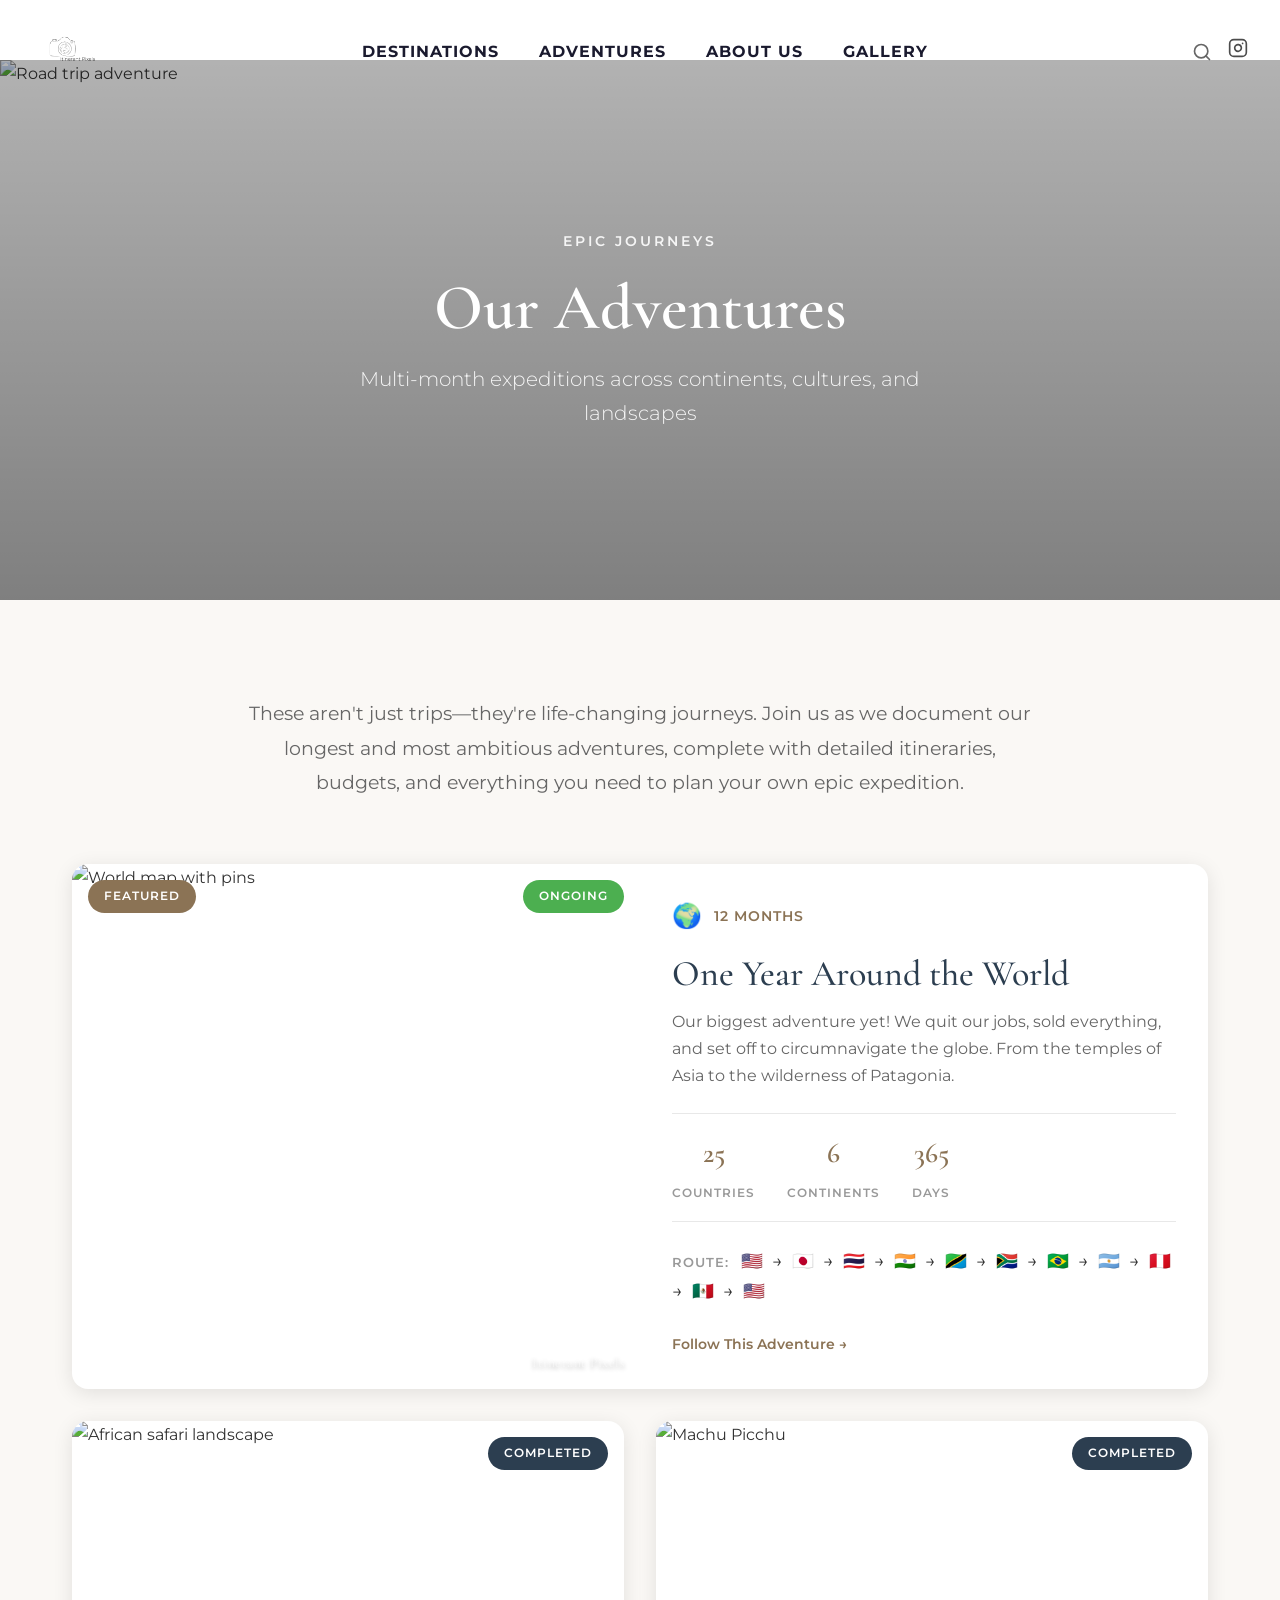
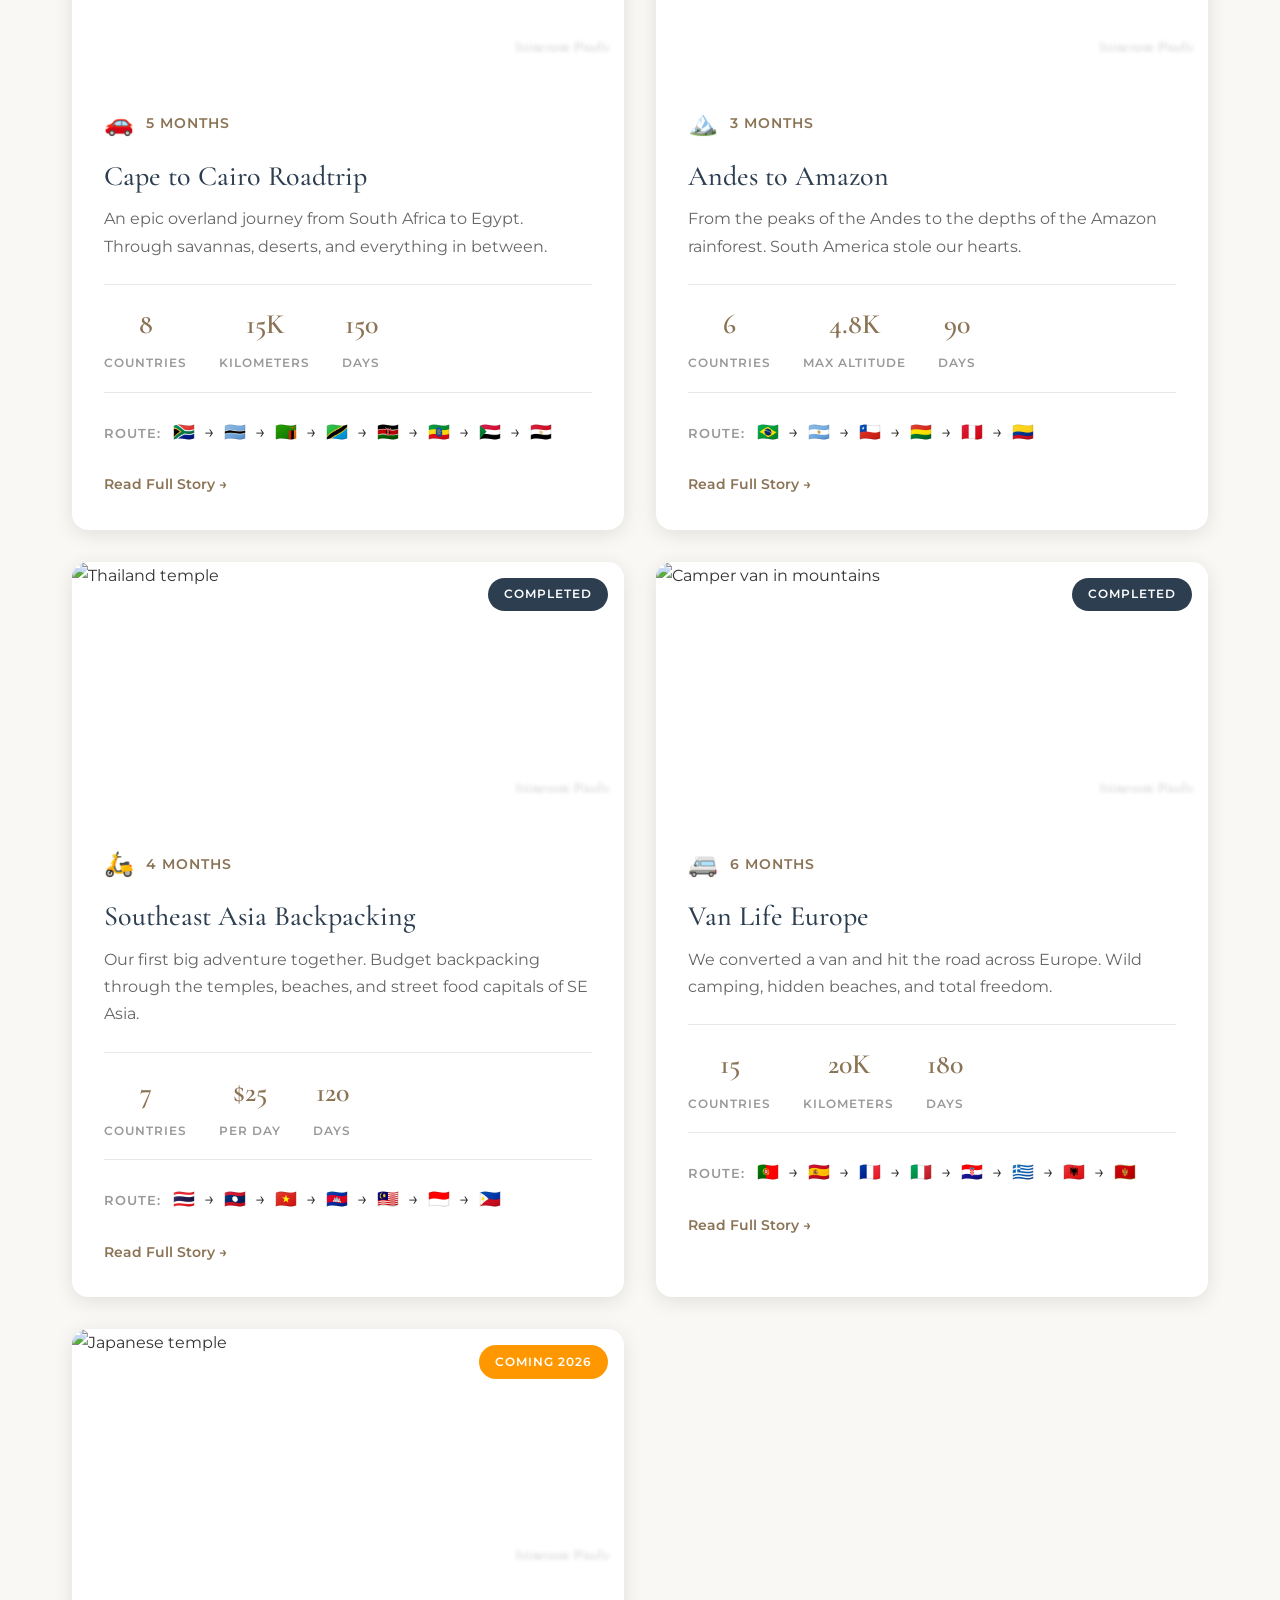
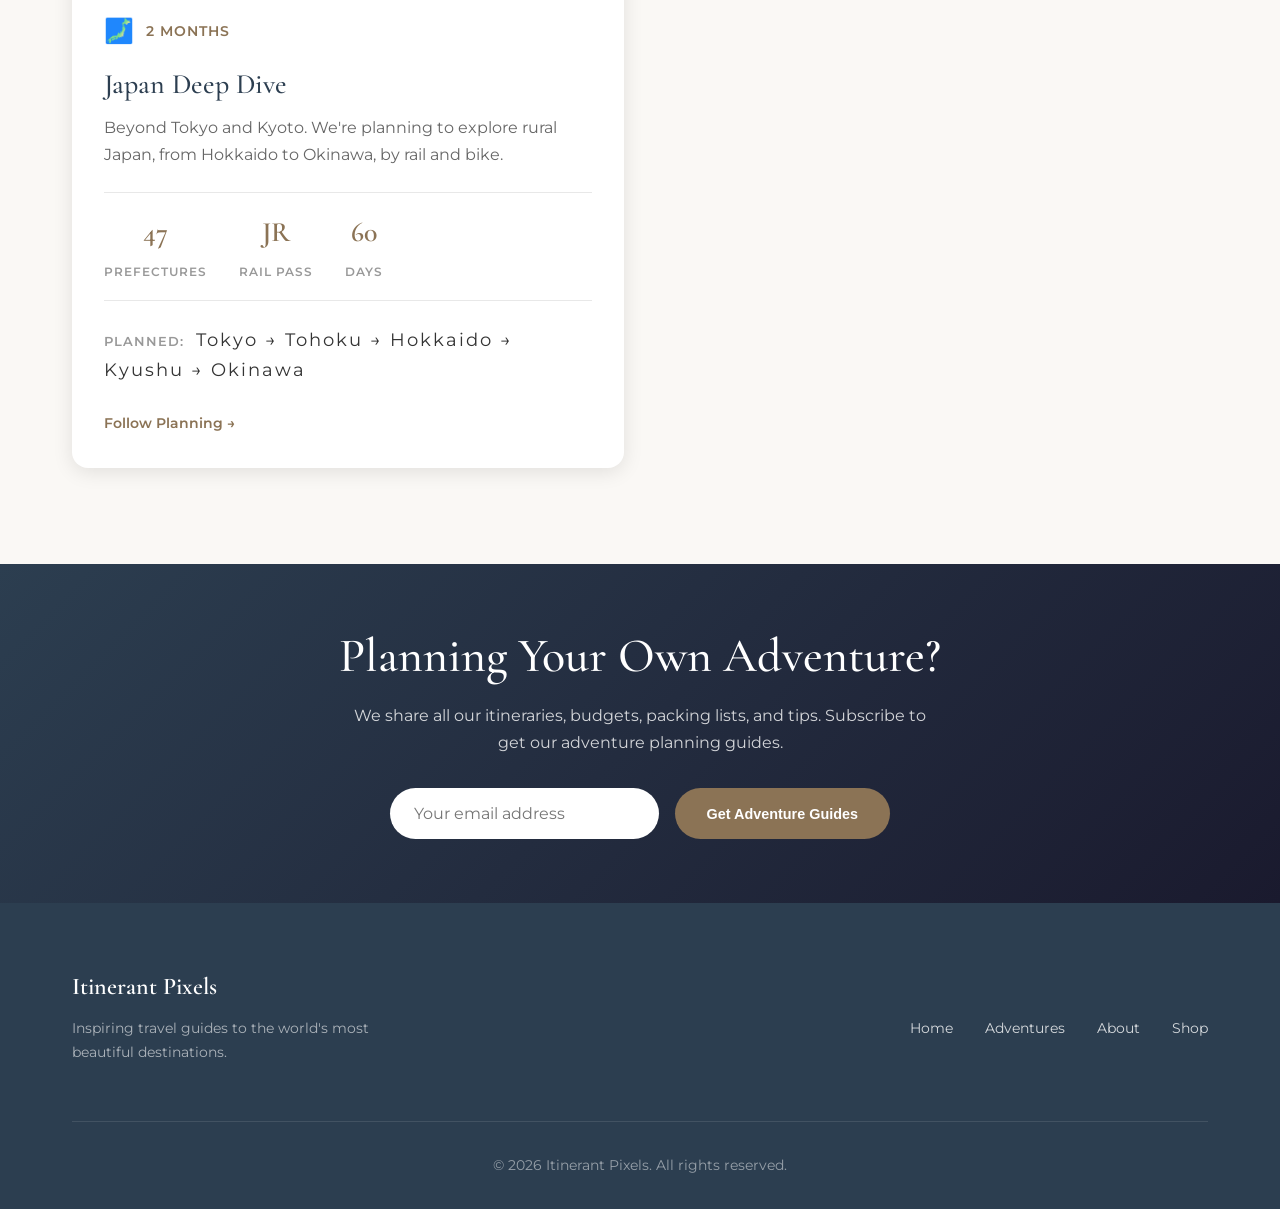
==== adventures.html @ 41bc4614 "Initial blog setup with navbar, hero, gallery, image protection" ====
<!DOCTYPE html>
<html lang="en">
<head>
    <meta charset="UTF-8">
    <meta name="viewport" content="width=device-width, initial-scale=1.0">
    <title>Adventures - Itinerant Pixels</title>
    <link rel="preconnect" href="https://fonts.googleapis.com">
    <link rel="preconnect" href="https://fonts.gstatic.com" crossorigin>
    <link href="https://fonts.googleapis.com/css2?family=Cormorant+Garamond:ital,wght@0,400;0,500;0,600;1,400&family=Montserrat:wght@300;400;500;600&display=swap" rel="stylesheet">
    <link rel="stylesheet" href="styles.css">
    <link rel="stylesheet" href="adventures.css">
</head>
<body>
    <!-- Navigation -->
    <nav class="navbar">
        <div class="nav-container">
            <a href="index.html" class="logo"><img src="images/logo.png" alt="Itinerant Pixels"></a>
            <button class="nav-toggle" aria-label="Toggle navigation">
                <span></span>
                <span></span>
                <span></span>
            </button>
            <ul class="nav-menu">
                <li class="nav-item dropdown">
                    <a href="index.html#destinations" class="nav-link">Destinations</a>
                    <div class="dropdown-menu">
                        <div class="dropdown-column">
                            <h4>Europe</h4>
                            <a href="destination.html?d=italy">🇮🇹 Italy</a>
                            <a href="destination.html?d=greece">🇬🇷 Greece</a>
                            <a href="destination.html?d=portugal">🇵🇹 Portugal</a>
                            <a href="destination.html?d=spain">🇪🇸 Spain</a>
                            <a href="destination.html?d=france">🇫🇷 France</a>
                        </div>
                        <div class="dropdown-column">
                            <h4>Asia</h4>
                            <a href="destination.html?d=bali">🇮🇩 Bali</a>
                            <a href="destination.html?d=japan">🇯🇵 Japan</a>
                            <a href="destination.html?d=thailand">🇹🇭 Thailand</a>
                            <a href="destination.html?d=vietnam">🇻🇳 Vietnam</a>
                            <a href="destination.html?d=srilanka">🇱🇰 Sri Lanka</a>
                        </div>
                        <div class="dropdown-column">
                            <h4>Americas</h4>
                            <a href="destination.html?d=mexico">🇲🇽 Mexico</a>
                            <a href="destination.html?d=costarica">🇨🇷 Costa Rica</a>
                            <a href="destination.html?d=peru">🇵🇪 Peru</a>
                            <a href="destination.html?d=colombia">🇨🇴 Colombia</a>
                        </div>
                    </div>
                </li>
                <li class="nav-item"><a href="adventures.html" class="nav-link active">Adventures</a></li>
                <li class="nav-item"><a href="index.html#about" class="nav-link">About Us</a></li>
                <li class="nav-item"><a href="gallery.html" class="nav-link">Gallery</a></li>
            </ul>
            <div class="nav-social">
                <button class="nav-search-btn" id="searchToggle" aria-label="Search">
                    <svg xmlns="http://www.w3.org/2000/svg" width="20" height="20" viewBox="0 0 24 24" fill="none" stroke="currentColor" stroke-width="2" stroke-linecap="round" stroke-linejoin="round"><circle cx="11" cy="11" r="8"></circle><line x1="21" y1="21" x2="16.65" y2="16.65"></line></svg>
                </button>
                <a href="#" aria-label="Instagram"><svg xmlns="http://www.w3.org/2000/svg" width="20" height="20" viewBox="0 0 24 24" fill="none" stroke="currentColor" stroke-width="2" stroke-linecap="round" stroke-linejoin="round"><rect x="2" y="2" width="20" height="20" rx="5" ry="5"></rect><path d="M16 11.37A4 4 0 1 1 12.63 8 4 4 0 0 1 16 11.37z"></path><line x1="17.5" y1="6.5" x2="17.51" y2="6.5"></line></svg></a>
            </div>
        </div>
    </nav>

    <!-- Hero Section -->
    <header class="adventures-hero">
        <div class="hero-image">
            <img src="https://images.unsplash.com/photo-1469854523086-cc02fe5d8800?w=1920&q=80" alt="Road trip adventure">
        </div>
        <div class="hero-content">
            <span class="hero-subtitle">Epic Journeys</span>
            <h1>Our Adventures</h1>
            <p class="hero-tagline">Multi-month expeditions across continents, cultures, and landscapes</p>
        </div>
    </header>

    <!-- Adventures Grid -->
    <section class="adventures-section">
        <div class="container">
            <div class="adventures-intro">
                <p>These aren't just trips—they're life-changing journeys. Join us as we document our longest and most ambitious adventures, complete with detailed itineraries, budgets, and everything you need to plan your own epic expedition.</p>
            </div>

            <div class="adventures-grid">
                <!-- Adventure 1: One Year Around the World -->
                <article class="adventure-card featured">
                    <div class="adventure-image">
                        <img src="https://images.unsplash.com/photo-1488085061387-422e29b40080?w=800&q=80" alt="World map with pins">
                        <div class="adventure-badge">Featured</div>
                        <div class="adventure-status ongoing">Ongoing</div>
                    </div>
                    <div class="adventure-content">
                        <div class="adventure-meta">
                            <span class="adventure-icon">🌍</span>
                            <span class="adventure-duration">12 Months</span>
                        </div>
                        <h2>One Year Around the World</h2>
                        <p class="adventure-description">Our biggest adventure yet! We quit our jobs, sold everything, and set off to circumnavigate the globe. From the temples of Asia to the wilderness of Patagonia.</p>
                        <div class="adventure-stats">
                            <div class="stat">
                                <span class="stat-value">25</span>
                                <span class="stat-label">Countries</span>
                            </div>
                            <div class="stat">
                                <span class="stat-value">6</span>
                                <span class="stat-label">Continents</span>
                            </div>
                            <div class="stat">
                                <span class="stat-value">365</span>
                                <span class="stat-label">Days</span>
                            </div>
                        </div>
                        <div class="adventure-route">
                            <span class="route-label">Route:</span>
                            <span class="route-path">🇺🇸 → 🇯🇵 → 🇹🇭 → 🇮🇳 → 🇹🇿 → 🇿🇦 → 🇧🇷 → 🇦🇷 → 🇵🇪 → 🇲🇽 → 🇺🇸</span>
                        </div>
                        <a href="#" class="adventure-link">Follow This Adventure →</a>
                    </div>
                </article>

                <!-- Adventure 2: Africa Roadtrip -->
                <article class="adventure-card">
                    <div class="adventure-image">
                        <img src="https://images.unsplash.com/photo-1516026672322-bc52d61a55d5?w=800&q=80" alt="African safari landscape">
                        <div class="adventure-status completed">Completed</div>
                    </div>
                    <div class="adventure-content">
                        <div class="adventure-meta">
                            <span class="adventure-icon">🚗</span>
                            <span class="adventure-duration">5 Months</span>
                        </div>
                        <h2>Cape to Cairo Roadtrip</h2>
                        <p class="adventure-description">An epic overland journey from South Africa to Egypt. Through savannas, deserts, and everything in between.</p>
                        <div class="adventure-stats">
                            <div class="stat">
                                <span class="stat-value">8</span>
                                <span class="stat-label">Countries</span>
                            </div>
                            <div class="stat">
                                <span class="stat-value">15K</span>
                                <span class="stat-label">Kilometers</span>
                            </div>
                            <div class="stat">
                                <span class="stat-value">150</span>
                                <span class="stat-label">Days</span>
                            </div>
                        </div>
                        <div class="adventure-route">
                            <span class="route-label">Route:</span>
                            <span class="route-path">🇿🇦 → 🇧🇼 → 🇿🇲 → 🇹🇿 → 🇰🇪 → 🇪🇹 → 🇸🇩 → 🇪🇬</span>
                        </div>
                        <a href="#" class="adventure-link">Read Full Story →</a>
                    </div>
                </article>

                <!-- Adventure 3: South America -->
                <article class="adventure-card">
                    <div class="adventure-image">
                        <img src="https://images.unsplash.com/photo-1526392060635-9d6019884377?w=800&q=80" alt="Machu Picchu">
                        <div class="adventure-status completed">Completed</div>
                    </div>
                    <div class="adventure-content">
                        <div class="adventure-meta">
                            <span class="adventure-icon">🏔️</span>
                            <span class="adventure-duration">3 Months</span>
                        </div>
                        <h2>Andes to Amazon</h2>
                        <p class="adventure-description">From the peaks of the Andes to the depths of the Amazon rainforest. South America stole our hearts.</p>
                        <div class="adventure-stats">
                            <div class="stat">
                                <span class="stat-value">6</span>
                                <span class="stat-label">Countries</span>
                            </div>
                            <div class="stat">
                                <span class="stat-value">4.8K</span>
                                <span class="stat-label">Max Altitude</span>
                            </div>
                            <div class="stat">
                                <span class="stat-value">90</span>
                                <span class="stat-label">Days</span>
                            </div>
                        </div>
                        <div class="adventure-route">
                            <span class="route-label">Route:</span>
                            <span class="route-path">🇧🇷 → 🇦🇷 → 🇨🇱 → 🇧🇴 → 🇵🇪 → 🇨🇴</span>
                        </div>
                        <a href="#" class="adventure-link">Read Full Story →</a>
                    </div>
                </article>

                <!-- Adventure 4: Southeast Asia -->
                <article class="adventure-card">
                    <div class="adventure-image">
                        <img src="https://images.unsplash.com/photo-1528181304800-259b08848526?w=800&q=80" alt="Thailand temple">
                        <div class="adventure-status completed">Completed</div>
                    </div>
                    <div class="adventure-content">
                        <div class="adventure-meta">
                            <span class="adventure-icon">🛵</span>
                            <span class="adventure-duration">4 Months</span>
                        </div>
                        <h2>Southeast Asia Backpacking</h2>
                        <p class="adventure-description">Our first big adventure together. Budget backpacking through the temples, beaches, and street food capitals of SE Asia.</p>
                        <div class="adventure-stats">
                            <div class="stat">
                                <span class="stat-value">7</span>
                                <span class="stat-label">Countries</span>
                            </div>
                            <div class="stat">
                                <span class="stat-value">$25</span>
                                <span class="stat-label">Per Day</span>
                            </div>
                            <div class="stat">
                                <span class="stat-value">120</span>
                                <span class="stat-label">Days</span>
                            </div>
                        </div>
                        <div class="adventure-route">
                            <span class="route-label">Route:</span>
                            <span class="route-path">🇹🇭 → 🇱🇦 → 🇻🇳 → 🇰🇭 → 🇲🇾 → 🇮🇩 → 🇵🇭</span>
                        </div>
                        <a href="#" class="adventure-link">Read Full Story →</a>
                    </div>
                </article>

                <!-- Adventure 5: Van Life Europe -->
                <article class="adventure-card">
                    <div class="adventure-image">
                        <img src="https://images.unsplash.com/photo-1523987355523-c7b5b0dd90a7?w=800&q=80" alt="Camper van in mountains">
                        <div class="adventure-status completed">Completed</div>
                    </div>
                    <div class="adventure-content">
                        <div class="adventure-meta">
                            <span class="adventure-icon">🚐</span>
                            <span class="adventure-duration">6 Months</span>
                        </div>
                        <h2>Van Life Europe</h2>
                        <p class="adventure-description">We converted a van and hit the road across Europe. Wild camping, hidden beaches, and total freedom.</p>
                        <div class="adventure-stats">
                            <div class="stat">
                                <span class="stat-value">15</span>
                                <span class="stat-label">Countries</span>
                            </div>
                            <div class="stat">
                                <span class="stat-value">20K</span>
                                <span class="stat-label">Kilometers</span>
                            </div>
                            <div class="stat">
                                <span class="stat-value">180</span>
                                <span class="stat-label">Days</span>
                            </div>
                        </div>
                        <div class="adventure-route">
                            <span class="route-label">Route:</span>
                            <span class="route-path">🇵🇹 → 🇪🇸 → 🇫🇷 → 🇮🇹 → 🇭🇷 → 🇬🇷 → 🇦🇱 → 🇲🇪</span>
                        </div>
                        <a href="#" class="adventure-link">Read Full Story →</a>
                    </div>
                </article>

                <!-- Adventure 6: Japan Deep Dive -->
                <article class="adventure-card">
                    <div class="adventure-image">
                        <img src="https://images.unsplash.com/photo-1493976040374-85c8e12f0c0e?w=800&q=80" alt="Japanese temple">
                        <div class="adventure-status planned">Coming 2026</div>
                    </div>
                    <div class="adventure-content">
                        <div class="adventure-meta">
                            <span class="adventure-icon">🗾</span>
                            <span class="adventure-duration">2 Months</span>
                        </div>
                        <h2>Japan Deep Dive</h2>
                        <p class="adventure-description">Beyond Tokyo and Kyoto. We're planning to explore rural Japan, from Hokkaido to Okinawa, by rail and bike.</p>
                        <div class="adventure-stats">
                            <div class="stat">
                                <span class="stat-value">47</span>
                                <span class="stat-label">Prefectures</span>
                            </div>
                            <div class="stat">
                                <span class="stat-value">JR</span>
                                <span class="stat-label">Rail Pass</span>
                            </div>
                            <div class="stat">
                                <span class="stat-value">60</span>
                                <span class="stat-label">Days</span>
                            </div>
                        </div>
                        <div class="adventure-route">
                            <span class="route-label">Planned:</span>
                            <span class="route-path">Tokyo → Tohoku → Hokkaido → Kyushu → Okinawa</span>
                        </div>
                        <a href="#" class="adventure-link">Follow Planning →</a>
                    </div>
                </article>
            </div>
        </div>
    </section>

    <!-- Call to Action -->
    <section class="adventures-cta">
        <div class="container">
            <h2>Planning Your Own Adventure?</h2>
            <p>We share all our itineraries, budgets, packing lists, and tips. Subscribe to get our adventure planning guides.</p>
            <form class="cta-form">
                <input type="email" placeholder="Your email address" required>
                <button type="submit">Get Adventure Guides</button>
            </form>
        </div>
    </section>

    <!-- Footer -->
    <footer class="footer">
        <div class="container">
            <div class="footer-content">
                <div class="footer-brand">
                    <a href="index.html" class="footer-logo">Itinerant Pixels</a>
                    <p>Inspiring travel guides to the world's most beautiful destinations.</p>
                </div>
                <div class="footer-links">
                    <a href="index.html">Home</a>
                    <a href="adventures.html">Adventures</a>
                    <a href="index.html#about">About</a>
                    <a href="index.html#shop">Shop</a>
                </div>
            </div>
            <div class="footer-bottom">
                <p>&copy; 2026 Itinerant Pixels. All rights reserved.</p>
            </div>
        </div>
    </footer>

    <script src="codata-api.js"></script>
    <script src="script.js"></script>
</body>
</html>
---- styles.css ----
/* ========================================
   WANDERLUST & WONDER - Travel Blog
   Inspired by Salt in Our Hair
   ======================================== */

/* CSS Variables */
:root {
    --color-primary: #2c3e50;
    --color-secondary: #8b7355;
    --color-accent: #d4a574;
    --color-text: #333333;
    --color-text-light: #666666;
    --color-text-muted: #999999;
    --color-white: #ffffff;
    --color-cream: #faf8f5;
    --color-light-gray: #f5f5f5;
    --color-border: #e8e8e8;
    
    --font-heading: 'Cormorant Garamond', Georgia, serif;
    --font-body: 'Montserrat', -apple-system, BlinkMacSystemFont, sans-serif;
    
    --spacing-xs: 0.5rem;
    --spacing-sm: 1rem;
    --spacing-md: 2rem;
    --spacing-lg: 4rem;
    --spacing-xl: 6rem;
    --spacing-2xl: 8rem;
    
    --transition-fast: 0.2s ease;
    --transition-normal: 0.3s ease;
    --transition-slow: 0.5s ease;
    
    --shadow-sm: 0 2px 8px rgba(0, 0, 0, 0.08);
    --shadow-md: 0 4px 20px rgba(0, 0, 0, 0.1);
    --shadow-lg: 0 8px 40px rgba(0, 0, 0, 0.12);
    
    --max-width: 1400px;
    --content-width: 1200px;
}

/* Reset & Base */
*, *::before, *::after {
    margin: 0;
    padding: 0;
    box-sizing: border-box;
}

html {
    scroll-behavior: smooth;
    font-size: 16px;
}

body {
    font-family: var(--font-body);
    font-weight: 400;
    line-height: 1.7;
    color: var(--color-text);
    background-color: var(--color-white);
    -webkit-font-smoothing: antialiased;
    -moz-osx-font-smoothing: grayscale;
}

img {
    max-width: 100%;
    height: auto;
    display: block;
    /* Image Protection */
    user-select: none;
    -webkit-user-drag: none;
    -webkit-touch-callout: none;
    pointer-events: none;
}

/* Re-enable pointer events for clickable image containers */
a img {
    pointer-events: auto;
}

/* Image Protection Overlay - Add to all image containers */
.film-photo,
.destination-card-month,
.adventure-image,
.shop-image,
.about-image,
.itinerary-card-image {
    position: relative;
}

.film-photo::before,
.destination-card-month::before,
.adventure-image::before,
.shop-image::before,
.about-image::before,
.itinerary-card-image::before {
    content: '';
    position: absolute;
    inset: 0;
    background: transparent;
    z-index: 5;
    pointer-events: auto;
}

/* Watermark Overlay */
.hero-image::after,
.film-photo::after,
.destination-card-month::after,
.adventure-image::after,
.shop-image::after,
.about-image::after {
    content: 'Itinerant Pixels';
    position: absolute;
    bottom: 15px;
    right: 15px;
    color: rgba(255, 255, 255, 0.4);
    font-family: var(--font-heading);
    font-size: 0.85rem;
    font-weight: 500;
    text-shadow: 0 2px 4px rgba(0, 0, 0, 0.3);
    pointer-events: none;
    z-index: 10;
    letter-spacing: 0.5px;
}

a {
    text-decoration: none;
    color: inherit;
    transition: var(--transition-fast);
}

ul {
    list-style: none;
}

.container {
    max-width: var(--content-width);
    margin: 0 auto;
    padding: 0 var(--spacing-md);
}

/* Typography */
h1, h2, h3, h4, h5, h6 {
    font-family: var(--font-heading);
    font-weight: 500;
    line-height: 1.2;
    color: var(--color-primary);
}

h1 { font-size: clamp(2.5rem, 5vw, 4.5rem); }
h2 { font-size: clamp(2rem, 4vw, 3rem); }
h3 { font-size: clamp(1.25rem, 2vw, 1.75rem); }
h4 { font-size: 1.125rem; }

p {
    margin-bottom: 1rem;
}

/* ========================================
   Navigation
   ======================================== */
.navbar {
    position: absolute;
    top: 0;
    left: 0;
    right: 0;
    z-index: 1000;
    background: transparent;
    border-bottom: none;
    transition: var(--transition-normal);
}

.navbar.scrolled {
    /* No change on scroll - navbar scrolls away */
}

.nav-container {
    max-width: var(--max-width);
    margin: 0 auto;
    padding: 1.2rem 2rem;
    display: flex;
    align-items: center;
    justify-content: space-between;
    position: relative;
}

.logo {
    flex-shrink: 0;
}

.logo img {
    height: 65px;
    width: auto;
    object-fit: contain;
    background: transparent;
    pointer-events: auto;
    display: block;
}

.nav-links-group {
    display: flex;
    align-items: center;
    margin-left: 3rem;
}

.nav-right-group {
    display: flex;
    align-items: center;
    gap: 1.5rem;
    margin-left: auto;
}

.nav-menu {
    display: flex;
    align-items: center;
    gap: 2.5rem;
}

.nav-link {
    font-size: 1rem;
    font-weight: 700;
    letter-spacing: 1px;
    text-transform: uppercase;
    color: #1a1a2e;
    padding: 0.5rem 0;
    position: relative;
}

.nav-link::after {
    content: '';
    position: absolute;
    bottom: 0;
    left: 0;
    width: 0;
    height: 1px;
    background: #000000;
    transition: var(--transition-normal);
}

.nav-link:hover::after {
    width: 100%;
}

.nav-link.write-link {
    background: rgba(0, 0, 0, 0.1);
    color: #000000;
    padding: 0.5rem 1rem;
    border-radius: 50px;
    border: 1px solid rgba(0, 0, 0, 0.3);
}

.nav-link.write-link:hover {
    background: #000000;
    color: var(--color-white);
}

.nav-link.write-link::after {
    display: none;
}

/* Dropdown Menu */
.dropdown {
    position: relative;
}

.dropdown-menu {
    position: absolute;
    top: 100%;
    left: 50%;
    transform: translateX(-50%) translateY(10px);
    background: var(--color-white);
    border-radius: 8px;
    box-shadow: var(--shadow-lg);
    padding: 1.5rem;
    display: none;
    gap: 2rem;
    min-width: 500px;
    opacity: 0;
    visibility: hidden;
    transition: var(--transition-normal);
}

.dropdown:hover .dropdown-menu {
    display: flex;
    opacity: 1;
    visibility: visible;
    transform: translateX(-50%) translateY(0);
}

.dropdown-column h4 {
    font-family: var(--font-body);
    font-size: 0.75rem;
    font-weight: 600;
    text-transform: uppercase;
    letter-spacing: 1px;
    color: var(--color-text-muted);
    margin-bottom: 0.75rem;
}

.dropdown-column a {
    display: block;
    padding: 0.4rem 0;
    font-size: 0.9rem;
    color: var(--color-text);
}

.dropdown-column a:hover {
    color: var(--color-secondary);
}

/* Adventures Dropdown */
.adventures-menu {
    flex-direction: column !important;
    gap: 0.5rem !important;
    min-width: 320px !important;
    padding: 1rem !important;
}

.adventure-item {
    display: flex;
    align-items: center;
    gap: 1rem;
    padding: 0.75rem 1rem;
    border-radius: 8px;
    cursor: pointer;
    transition: var(--transition-normal);
}

.adventure-item:hover {
    background: var(--color-cream);
}

.adventure-icon {
    font-size: 1.75rem;
    flex-shrink: 0;
}

.adventure-info h4 {
    font-family: var(--font-heading);
    font-size: 0.95rem;
    font-weight: 600;
    color: var(--color-primary);
    margin-bottom: 0.15rem;
    text-transform: none;
    letter-spacing: 0;
}

.adventure-info p {
    font-size: 0.8rem;
    color: var(--color-text-muted);
    margin: 0;
}

.adventure-item:hover .adventure-info h4 {
    color: var(--color-secondary);
}

.nav-social {
    display: flex;
    gap: 1rem;
}

.nav-social a {
    color: rgba(0, 0, 0, 0.7);
}

.nav-social a:hover {
    color: #000000;
}

/* Inline Search */
.nav-search-inline {
    display: flex;
    align-items: center;
    gap: 0.5rem;
    background: rgba(0, 0, 0, 0.05);
    border: 1px solid rgba(0, 0, 0, 0.2);
    border-radius: 50px;
    padding: 0.4rem 1rem;
    transition: var(--transition-normal);
}

.nav-search-inline:focus-within {
    background: rgba(0, 0, 0, 0.08);
    border-color: rgba(0, 0, 0, 0.4);
}

.nav-search-inline svg {
    color: var(--color-text-light);
    opacity: 0.7;
    flex-shrink: 0;
}

.nav-search-input {
    background: none;
    border: none;
    outline: none;
    color: #000000;
    font-size: 0.9rem;
    width: 180px;
    font-family: inherit;
}

.nav-search-input::placeholder {
    color: rgba(0, 0, 0, 0.5);
    font-style: italic;
}

/* Search Button */
.nav-search-btn {
    background: none;
    border: none;
    cursor: pointer;
    color: var(--color-text-light);
    padding: 0;
    display: flex;
    align-items: center;
    justify-content: center;
    transition: var(--transition-normal);
}

.nav-search-btn:hover {
    color: var(--color-secondary);
}

/* Search Overlay */
.search-overlay {
    position: absolute;
    top: 100%;
    left: 0;
    right: 0;
    background: var(--color-white);
    padding: 2rem;
    box-shadow: var(--shadow-lg);
    opacity: 0;
    visibility: hidden;
    transform: translateY(-10px);
    transition: all 0.3s ease;
}

.search-overlay.active {
    opacity: 1;
    visibility: visible;
    transform: translateY(0);
}

.search-container {
    max-width: 700px;
    margin: 0 auto;
    position: relative;
}

.search-form {
    display: flex;
    align-items: center;
    gap: 1rem;
    background: var(--color-cream);
    border-radius: 50px;
    padding: 0.75rem 1.5rem;
    border: 2px solid transparent;
    transition: var(--transition-normal);
}

.search-form:focus-within {
    border-color: var(--color-secondary);
    background: var(--color-white);
}

.search-input {
    flex: 1;
    border: none;
    background: transparent;
    font-size: 1.1rem;
    font-family: var(--font-body);
    color: var(--color-text);
    outline: none;
}

.search-input::placeholder {
    color: var(--color-text-muted);
}

.search-submit {
    background: var(--color-secondary);
    border: none;
    border-radius: 50%;
    width: 44px;
    height: 44px;
    display: flex;
    align-items: center;
    justify-content: center;
    cursor: pointer;
    color: var(--color-white);
    transition: var(--transition-normal);
}

.search-submit:hover {
    background: var(--color-primary);
    transform: scale(1.05);
}

.search-close {
    position: absolute;
    top: 0;
    right: -50px;
    background: none;
    border: none;
    cursor: pointer;
    color: var(--color-text-light);
    padding: 0.5rem;
    transition: var(--transition-normal);
}

.search-close:hover {
    color: var(--color-primary);
}

.search-suggestions {
    margin-top: 1.5rem;
    text-align: center;
}

.search-label {
    font-size: 0.8rem;
    color: var(--color-text-muted);
    text-transform: uppercase;
    letter-spacing: 1px;
    display: block;
    margin-bottom: 0.75rem;
}

.search-tags {
    display: flex;
    justify-content: center;
    flex-wrap: wrap;
    gap: 0.5rem;
}

.search-tag {
    padding: 0.5rem 1rem;
    background: var(--color-cream);
    border-radius: 20px;
    font-size: 0.875rem;
    color: var(--color-text);
    transition: var(--transition-normal);
}

.search-tag:hover {
    background: var(--color-secondary);
    color: var(--color-white);
}

/* Mobile Navigation */
.nav-toggle {
    display: none;
    flex-direction: column;
    gap: 5px;
    background: none;
    border: none;
    cursor: pointer;
    padding: 5px;
}

.nav-toggle span {
    width: 24px;
    height: 2px;
    background: var(--color-text);
    transition: var(--transition-normal);
}

/* ========================================
   Hero Section
   ======================================== */
.hero {
    position: relative;
    height: 100vh;
    min-height: 600px;
    display: flex;
    align-items: center;
    justify-content: center;
    overflow: hidden;
}

.hero-image {
    position: absolute;
    inset: 0;
    z-index: 0;
}

.hero-image img {
    width: 100%;
    height: 100%;
    object-fit: cover;
}

/* Transparent overlay for click protection (no darkening) */
.hero-image::before {
    content: '';
    position: absolute;
    inset: 0;
    background: transparent;
    z-index: 1;
    pointer-events: auto;
}

/* Watermark on hero */
.hero-image::after {
    content: 'Itinerant Pixels';
    position: absolute;
    bottom: 15px;
    right: 15px;
    color: rgba(255, 255, 255, 0.4);
    font-family: var(--font-heading);
    font-size: 0.85rem;
    font-weight: 500;
    text-shadow: 0 2px 4px rgba(0, 0, 0, 0.3);
    pointer-events: none;
    z-index: 10;
    letter-spacing: 0.5px;
}

.hero-content {
    position: relative;
    z-index: 100;
    text-align: center;
    color: #1a1a2e;
    padding: 0 var(--spacing-md);
}

.hero-subtitle {
    display: block;
    font-size: 0.875rem;
    font-weight: 500;
    letter-spacing: 3px;
    text-transform: uppercase;
    margin-bottom: 1rem;
    opacity: 0.9;
}

.hero h1 {
    color: #1a1a2e;
    margin-bottom: 1.5rem;
    font-weight: 700;
}

.hero-tagline {
    font-size: 1.25rem;
    font-weight: 300;
    max-width: 600px;
    margin: 0 auto 2rem;
    opacity: 0.95;
}

.hero-cta {
    display: inline-block;
    padding: 1rem 2.5rem;
    background: var(--color-white);
    color: #1a1a2e;
    font-size: 0.875rem;
    font-weight: 600;
    letter-spacing: 1px;
    text-transform: uppercase;
    border-radius: 50px;
    transition: var(--transition-normal);
}

.hero-cta:hover {
    background: var(--color-secondary);
    color: var(--color-white);
    transform: translateY(-2px);
    box-shadow: var(--shadow-md);
}

.hero-scroll {
    position: absolute;
    bottom: 2rem;
    left: 50%;
    transform: translateX(-50%);
    display: flex;
    flex-direction: column;
    align-items: center;
    color: var(--color-white);
    opacity: 0.8;
}

.hero-scroll span {
    font-size: 0.75rem;
    letter-spacing: 2px;
    text-transform: uppercase;
    margin-bottom: 0.5rem;
}

.scroll-line {
    width: 1px;
    height: 40px;
    background: linear-gradient(to bottom, var(--color-white), transparent);
    animation: scrollPulse 2s ease-in-out infinite;
}

@keyframes scrollPulse {
    0%, 100% { opacity: 0.5; transform: scaleY(1); }
    50% { opacity: 1; transform: scaleY(1.2); }
}

/* ========================================
   Section Styling
   ======================================== */
section {
    padding: var(--spacing-xl) 0;
}

.section-header {
    text-align: center;
    margin-bottom: var(--spacing-lg);
}

.section-subtitle {
    display: block;
    font-size: 0.75rem;
    font-weight: 600;
    letter-spacing: 3px;
    text-transform: uppercase;
    color: var(--color-secondary);
    margin-bottom: 0.75rem;
}

.view-all-link {
    display: inline-block;
    margin-top: var(--spacing-lg);
    font-size: 0.875rem;
    font-weight: 500;
    color: var(--color-secondary);
    letter-spacing: 0.5px;
}

.view-all-link:hover {
    color: var(--color-primary);
}

/* ========================================
   Destinations Grid
   ======================================== */
.destinations {
    background: var(--color-cream);
}

.destination-grid {
    display: grid;
    grid-template-columns: repeat(3, 1fr);
    grid-template-rows: repeat(2, 280px);
    gap: 1.5rem;
}

.destination-card {
    position: relative;
    border-radius: 12px;
    overflow: hidden;
    cursor: pointer;
}

.destination-card.large {
    grid-row: span 2;
}

.destination-card img {
    width: 100%;
    height: 100%;
    object-fit: cover;
    transition: var(--transition-slow);
}

.destination-card:hover img {
    transform: scale(1.05);
}

.destination-overlay {
    position: absolute;
    inset: 0;
    background: linear-gradient(to top, rgba(0, 0, 0, 0.6) 0%, transparent 60%);
    display: flex;
    flex-direction: column;
    justify-content: flex-end;
    padding: 1.5rem;
    color: var(--color-white);
}

.destination-flag {
    font-size: 1.5rem;
    margin-bottom: 0.5rem;
}

.destination-card h3 {
    color: var(--color-white);
    margin-bottom: 0.25rem;
}

.destination-card p {
    font-size: 0.875rem;
    opacity: 0.9;
    margin: 0;
}

/* ========================================
   Blog Posts Grid
   ======================================== */
.posts-grid {
    display: grid;
    grid-template-columns: repeat(3, 1fr);
    gap: 2rem;
}

.post-card {
    background: var(--color-white);
    border-radius: 12px;
    overflow: hidden;
    box-shadow: var(--shadow-sm);
    transition: var(--transition-normal);
}

.post-card:hover {
    transform: translateY(-5px);
    box-shadow: var(--shadow-md);
}

.post-card.featured {
    grid-column: span 2;
}

.post-card a {
    display: block;
}

.post-image {
    position: relative;
    overflow: hidden;
    aspect-ratio: 16/10;
}

.post-card.featured .post-image {
    aspect-ratio: 21/10;
}

.post-image img {
    width: 100%;
    height: 100%;
    object-fit: cover;
    transition: var(--transition-slow);
}

.post-card:hover .post-image img {
    transform: scale(1.05);
}

.post-category {
    position: absolute;
    top: 1rem;
    left: 1rem;
    padding: 0.4rem 1rem;
    background: var(--color-white);
    font-size: 0.75rem;
    font-weight: 600;
    letter-spacing: 1px;
    text-transform: uppercase;
    border-radius: 50px;
    color: var(--color-primary);
}

.post-content {
    padding: 1.5rem;
}

.post-content h3 {
    margin-bottom: 0.75rem;
    transition: var(--transition-fast);
}

.post-card:hover .post-content h3 {
    color: var(--color-secondary);
}

.post-content p {
    font-size: 0.9rem;
    color: var(--color-text-light);
    line-height: 1.6;
}

.read-more {
    display: inline-block;
    font-size: 0.875rem;
    font-weight: 500;
    color: var(--color-secondary);
    margin-top: 0.5rem;
}

/* ========================================
   Where to Go - Month Based Recommendations
   ======================================== */
.where-to-go {
    background: linear-gradient(135deg, #f8f9fa 0%, #e9ecef 100%);
    padding: var(--spacing-xl) 0;
}

.where-to-go .section-header {
    text-align: center;
    margin-bottom: var(--spacing-md);
}

.where-to-go .section-header h2 {
    display: inline;
}

.where-to-go .section-header h2 span {
    color: var(--color-secondary);
    position: relative;
}

.month-selector {
    display: flex;
    flex-direction: column;
    align-items: center;
    gap: 1rem;
    margin-bottom: var(--spacing-lg);
}

.month-label {
    font-size: 1rem;
    color: var(--color-text-light);
    font-weight: 500;
}

.month-buttons {
    display: flex;
    flex-wrap: wrap;
    justify-content: center;
    gap: 0.5rem;
}

.month-btn {
    padding: 0.6rem 1rem;
    border: 2px solid var(--color-border);
    background: var(--color-white);
    border-radius: 25px;
    font-size: 0.875rem;
    font-weight: 500;
    color: var(--color-text);
    cursor: pointer;
    transition: all 0.3s ease;
}

.month-btn:hover {
    border-color: var(--color-secondary);
    color: var(--color-secondary);
}

.month-btn.active {
    background: var(--color-secondary);
    border-color: var(--color-secondary);
    color: var(--color-white);
}

.destinations-grid {
    display: grid;
    grid-template-columns: repeat(4, 1fr);
    gap: 1.5rem;
}

.destination-card-month {
    position: relative;
    border-radius: 16px;
    overflow: hidden;
    aspect-ratio: 3/4;
    box-shadow: var(--shadow-md);
    transition: all 0.4s ease;
}

.destination-card-month:hover {
    transform: translateY(-8px);
    box-shadow: 0 20px 40px rgba(0, 0, 0, 0.2);
}

.destination-card-month img {
    width: 100%;
    height: 100%;
    object-fit: cover;
    transition: transform 0.5s ease;
}

.destination-card-month:hover img {
    transform: scale(1.1);
}

.destination-card-month .overlay {
    position: absolute;
    inset: 0;
    background: linear-gradient(
        to top,
        rgba(0, 0, 0, 0.8) 0%,
        rgba(0, 0, 0, 0.3) 50%,
        transparent 100%
    );
    display: flex;
    flex-direction: column;
    justify-content: flex-end;
    padding: 1.5rem;
    color: var(--color-white);
}

.destination-card-month .flag {
    font-size: 2rem;
    margin-bottom: 0.5rem;
}

.destination-card-month h3 {
    font-family: var(--font-heading);
    font-size: 1.4rem;
    color: var(--color-white);
    margin-bottom: 0.25rem;
}

.destination-card-month .weather {
    font-size: 0.85rem;
    opacity: 0.9;
    display: flex;
    align-items: center;
    gap: 0.5rem;
}

.destination-card-month .reason {
    font-size: 0.8rem;
    margin-top: 0.5rem;
    padding-top: 0.5rem;
    border-top: 1px solid rgba(255, 255, 255, 0.3);
    opacity: 0;
    transform: translateY(10px);
    transition: all 0.3s ease;
}

.destination-card-month:hover .reason {
    opacity: 1;
    transform: translateY(0);
}

/* Responsive Where to Go */
@media (max-width: 1024px) {
    .destinations-grid {
        grid-template-columns: repeat(2, 1fr);
    }
}

@media (max-width: 600px) {
    .destinations-grid {
        grid-template-columns: 1fr;
        max-width: 350px;
        margin: 0 auto;
    }
    
    .month-btn {
        padding: 0.5rem 0.75rem;
        font-size: 0.8rem;
    }
}

/* ========================================
   Film Strip Photo Carousel
   ======================================== */
.film-strip {
    background: #1a1a1a;
    padding: 0;
    overflow: hidden;
    position: relative;
}

.film-strip::before,
.film-strip::after {
    content: '';
    position: absolute;
    top: 0;
    bottom: 0;
    width: 100px;
    z-index: 10;
    pointer-events: none;
}

.film-strip::before {
    left: 0;
    background: linear-gradient(to right, #1a1a1a 0%, transparent 100%);
}

.film-strip::after {
    right: 0;
    background: linear-gradient(to left, #1a1a1a 0%, transparent 100%);
}

.film-track-wrapper {
    overflow: hidden;
    padding: 20px 0;
}

.film-track {
    display: flex;
    gap: 0;
    animation: filmScroll 40s linear infinite;
    width: max-content;
}

.film-track:hover {
    animation-play-state: paused;
}

@keyframes filmScroll {
    0% {
        transform: translateX(0);
    }
    100% {
        transform: translateX(-50%);
    }
}

.film-frame {
    flex: 0 0 auto;
    width: 280px;
    background: #111;
    position: relative;
    cursor: pointer;
    transition: transform 0.3s ease;
}

.film-frame:hover {
    transform: scale(1.05);
    z-index: 5;
}

.film-sprocket {
    height: 16px;
    background: #111;
    display: flex;
    justify-content: space-around;
    align-items: center;
    padding: 0 8px;
}

.film-sprocket::before,
.film-sprocket::after {
    content: '';
    width: 12px;
    height: 8px;
    background: #1a1a1a;
    border-radius: 2px;
}

.film-sprocket.top::before,
.film-sprocket.top::after,
.film-sprocket.bottom::before,
.film-sprocket.bottom::after {
    box-shadow: 
        24px 0 0 #1a1a1a,
        48px 0 0 #1a1a1a,
        72px 0 0 #1a1a1a,
        96px 0 0 #1a1a1a,
        120px 0 0 #1a1a1a,
        144px 0 0 #1a1a1a,
        168px 0 0 #1a1a1a;
}

.film-photo {
    width: 100%;
    height: 360px;
    overflow: hidden;
    position: relative;
    background: #000;
    border-left: 4px solid #111;
    border-right: 4px solid #111;
}

.film-photo img {
    width: 100%;
    height: 100%;
    object-fit: cover;
    transition: transform 0.5s ease, filter 0.3s ease;
    filter: saturate(0.9);
}

.film-frame:hover .film-photo img {
    transform: scale(1.1);
    filter: saturate(1.1);
}

/* Film grain overlay effect */
.film-photo::after {
    content: '';
    position: absolute;
    inset: 0;
    background: 
        repeating-linear-gradient(
            0deg,
            rgba(0, 0, 0, 0.1) 0px,
            rgba(0, 0, 0, 0.1) 1px,
            transparent 1px,
            transparent 2px
        );
    pointer-events: none;
    opacity: 0.3;
}

/* Tooltip on hover */
.film-frame::after {
    content: attr(title);
    position: absolute;
    bottom: 100%;
    left: 50%;
    transform: translateX(-50%) translateY(-10px);
    background: rgba(0, 0, 0, 0.9);
    color: #fff;
    padding: 8px 16px;
    border-radius: 6px;
    font-size: 0.85rem;
    font-weight: 500;
    white-space: nowrap;
    opacity: 0;
    visibility: hidden;
    transition: all 0.3s ease;
    z-index: 20;
    pointer-events: none;
}

.film-frame:hover::after {
    opacity: 1;
    visibility: visible;
    transform: translateX(-50%) translateY(-5px);
}

/* Responsive Film Strip */
@media (max-width: 768px) {
    .film-frame {
        width: 220px;
    }
    
    .film-photo {
        height: 280px;
    }
    
    .film-strip::before,
    .film-strip::after {
        width: 50px;
    }
    
    .film-sprocket {
        height: 12px;
    }
    
    .film-sprocket::before,
    .film-sprocket::after {
        width: 10px;
        height: 6px;
    }
}

@media (max-width: 480px) {
    .film-frame {
        width: 180px;
    }
    
    .film-photo {
        height: 230px;
    }
    
    .film-strip::before,
    .film-strip::after {
        width: 30px;
    }
    
    .film-frame::after {
        display: none;
    }
}

/* ========================================
   Gallery Section
   ======================================== */
.gallery {
    padding: var(--spacing-lg) 0;
    text-align: center;
}

.gallery-grid {
    display: grid;
    grid-template-columns: repeat(6, 1fr);
    gap: 4px;
}

.gallery-item {
    aspect-ratio: 1;
    overflow: hidden;
}

.gallery-item img {
    width: 100%;
    height: 100%;
    object-fit: cover;
    transition: var(--transition-slow);
}

.gallery-item:hover img {
    transform: scale(1.1);
    opacity: 0.9;
}

.instagram-link {
    display: inline-flex;
    align-items: center;
    gap: 0.75rem;
    margin-top: var(--spacing-md);
    padding: 1rem 2rem;
    font-size: 0.875rem;
    font-weight: 500;
    color: var(--color-text);
    border: 1px solid var(--color-border);
    border-radius: 50px;
    transition: var(--transition-normal);
}

.instagram-link:hover {
    background: var(--color-primary);
    border-color: var(--color-primary);
    color: var(--color-white);
}

/* ========================================
   About Section
   ======================================== */
.about {
    background: var(--color-cream);
}

.about-grid {
    display: grid;
    grid-template-columns: 1fr 1fr;
    gap: var(--spacing-lg);
    align-items: center;
}

.about-image {
    border-radius: 12px;
    overflow: hidden;
    box-shadow: var(--shadow-lg);
}

.about-image img {
    width: 100%;
    height: auto;
}

.about-content p {
    font-size: 1rem;
    color: var(--color-text-light);
    margin-bottom: 1.5rem;
}

.about-stats {
    display: flex;
    gap: var(--spacing-md);
    margin: var(--spacing-md) 0;
    padding: var(--spacing-md) 0;
    border-top: 1px solid var(--color-border);
    border-bottom: 1px solid var(--color-border);
}

.stat {
    text-align: center;
}

.stat-number {
    display: block;
    font-family: var(--font-heading);
    font-size: 2.5rem;
    font-weight: 600;
    color: var(--color-secondary);
}

.stat-label {
    font-size: 0.75rem;
    font-weight: 600;
    letter-spacing: 1px;
    text-transform: uppercase;
    color: var(--color-text-muted);
}

.btn-primary {
    display: inline-block;
    padding: 1rem 2rem;
    background: var(--color-primary);
    color: var(--color-white);
    font-size: 0.875rem;
    font-weight: 600;
    letter-spacing: 1px;
    text-transform: uppercase;
    border-radius: 50px;
    transition: var(--transition-normal);
    margin-right: 1rem;
}

.about-content .instagram-link {
    margin-top: 0;
    vertical-align: middle;
}
}

.btn-primary:hover {
    background: var(--color-secondary);
    transform: translateY(-2px);
    box-shadow: var(--shadow-md);
}

/* ========================================
   Newsletter Section
   ======================================== */
.newsletter {
    background: var(--color-primary);
    color: var(--color-white);
    text-align: center;
}

.newsletter-content {
    max-width: 600px;
    margin: 0 auto;
}

.newsletter .section-subtitle {
    color: rgba(255, 255, 255, 0.7);
}

.newsletter h2 {
    color: var(--color-white);
    margin-bottom: 1rem;
}

.newsletter p {
    opacity: 0.9;
    margin-bottom: var(--spacing-md);
}

.newsletter-form {
    display: flex;
    gap: 1rem;
    max-width: 500px;
    margin: 0 auto;
}

.newsletter-form input {
    flex: 1;
    padding: 1rem 1.5rem;
    border: none;
    border-radius: 50px;
    font-family: var(--font-body);
    font-size: 0.9rem;
}

.newsletter-form input:focus {
    outline: none;
    box-shadow: 0 0 0 3px rgba(255, 255, 255, 0.3);
}

.newsletter-form button {
    padding: 1rem 2rem;
    background: var(--color-secondary);
    color: var(--color-white);
    border: none;
    border-radius: 50px;
    font-family: var(--font-body);
    font-size: 0.875rem;
    font-weight: 600;
    letter-spacing: 1px;
    text-transform: uppercase;
    cursor: pointer;
    transition: var(--transition-normal);
}

.newsletter-form button:hover {
    background: var(--color-accent);
    transform: translateY(-2px);
}

.newsletter-note {
    display: block;
    margin-top: 1rem;
    font-size: 0.8rem;
    opacity: 0.7;
}

/* ========================================
   Shop Preview
   ======================================== */
.shop-grid {
    display: grid;
    grid-template-columns: repeat(3, 1fr);
    gap: 2rem;
}

.shop-item {
    text-align: center;
}

.shop-image {
    border-radius: 12px;
    overflow: hidden;
    margin-bottom: 1.25rem;
    box-shadow: var(--shadow-sm);
    transition: var(--transition-normal);
}

.shop-item:hover .shop-image {
    transform: translateY(-5px);
    box-shadow: var(--shadow-md);
}

.shop-image img {
    width: 100%;
    aspect-ratio: 4/3;
    object-fit: cover;
}

.shop-item h4 {
    margin-bottom: 0.25rem;
    transition: var(--transition-fast);
}

.shop-item:hover h4 {
    color: var(--color-secondary);
}

.shop-item p {
    font-size: 0.875rem;
    color: var(--color-text-muted);
    margin: 0;
}

/* ========================================
   Footer
   ======================================== */
.footer {
    background: var(--color-cream);
    padding: var(--spacing-xl) 0 var(--spacing-md);
}

.footer-grid {
    display: grid;
    grid-template-columns: 2fr 1fr 1fr 1fr;
    gap: var(--spacing-lg);
    padding-bottom: var(--spacing-lg);
    border-bottom: 1px solid var(--color-border);
}

.footer-logo {
    font-family: var(--font-heading);
    font-size: 1.5rem;
    font-weight: 600;
    color: var(--color-primary);
}

.footer-brand p {
    margin: 1rem 0 1.5rem;
    color: var(--color-text-light);
    max-width: 300px;
}

.footer-social {
    display: flex;
    gap: 1rem;
}

.footer-social a {
    color: var(--color-text-light);
    transition: var(--transition-fast);
}

.footer-social a:hover {
    color: var(--color-secondary);
}

.footer-links h4 {
    font-family: var(--font-body);
    font-size: 0.75rem;
    font-weight: 600;
    letter-spacing: 1px;
    text-transform: uppercase;
    color: var(--color-primary);
    margin-bottom: 1.25rem;
}

.footer-links ul li {
    margin-bottom: 0.75rem;
}

.footer-links a {
    font-size: 0.9rem;
    color: var(--color-text-light);
}

.footer-links a:hover {
    color: var(--color-secondary);
}

.footer-bottom {
    padding-top: var(--spacing-md);
    text-align: center;
}

.footer-bottom p {
    font-size: 0.875rem;
    color: var(--color-text-muted);
    margin: 0;
}

/* ========================================
   Responsive Design
   ======================================== */
@media (max-width: 1024px) {
    .destination-grid {
        grid-template-columns: repeat(2, 1fr);
        grid-template-rows: auto;
    }
    
    .destination-card.large {
        grid-row: span 1;
        grid-column: span 2;
    }
    
    .posts-grid {
        grid-template-columns: 1fr 1fr;
    }
    
    .post-card.featured {
        grid-column: span 2;
    }
    
    .about-grid {
        gap: var(--spacing-md);
    }
    
    .footer-grid {
        grid-template-columns: 1fr 1fr;
        gap: var(--spacing-md);
    }
    
    .footer-brand {
        grid-column: span 2;
    }
}

@media (max-width: 768px) {
    .nav-menu,
    .nav-social {
        display: none;
    }
    
    .nav-search-inline {
        display: none;
    }
    
    .nav-toggle {
        display: flex;
    }
    
    .nav-menu.active {
        display: flex;
        flex-direction: column;
        position: absolute;
        top: 100%;
        left: 0;
        right: 0;
        background: var(--color-white);
        padding: 2rem;
        gap: 1rem;
        border-top: 1px solid var(--color-border);
        box-shadow: var(--shadow-md);
    }
    
    .dropdown-menu {
        position: static;
        transform: none;
        flex-direction: column;
        min-width: auto;
        box-shadow: none;
        padding: 1rem;
        background: var(--color-light-gray);
        border-radius: 8px;
        margin-top: 0.5rem;
    }
    
    .hero {
        min-height: 500px;
    }
    
    .hero h1 {
        font-size: 2.5rem;
    }
    
    .destination-grid {
        grid-template-columns: 1fr;
    }
    
    .destination-card.large {
        grid-column: span 1;
    }
    
    .posts-grid {
        grid-template-columns: 1fr;
    }
    
    .post-card.featured {
        grid-column: span 1;
    }
    
    .about-grid {
        grid-template-columns: 1fr;
    }
    
    .about-image {
        order: -1;
    }
    
    .about-stats {
        justify-content: space-around;
    }
    
    .newsletter-form {
        flex-direction: column;
    }
    
    .shop-grid {
        grid-template-columns: 1fr;
        max-width: 400px;
        margin: 0 auto;
    }
    
    .gallery-grid {
        grid-template-columns: repeat(3, 1fr);
    }
    
    .footer-grid {
        grid-template-columns: 1fr;
        text-align: center;
    }
    
    .footer-brand {
        grid-column: span 1;
    }
    
    .footer-brand p {
        max-width: none;
    }
    
    .footer-social {
        justify-content: center;
    }
}

@media (max-width: 480px) {
    :root {
        --spacing-xl: 4rem;
    }
    
    .sustainable-tips {
        flex-direction: column;
        align-items: center;
    }
    
    .tip-card {
        width: 100%;
        max-width: 250px;
    }
    
    .gallery-grid {
        grid-template-columns: repeat(2, 1fr);
    }
    
    .about-stats {
        flex-direction: column;
        gap: 1.5rem;
    }
}

/* ========================================
   Animations & Transitions
   ======================================== */
@keyframes fadeInUp {
    from {
        opacity: 0;
        transform: translateY(30px);
    }
    to {
        opacity: 1;
        transform: translateY(0);
    }
}

.fade-in-up {
    animation: fadeInUp 0.6s ease forwards;
}

/* Smooth image loading */
img {
    opacity: 1;
    transition: opacity 0.3s ease;
}

img[loading="lazy"] {
    opacity: 0;
}

img[loading="lazy"].loaded {
    opacity: 1;
}

/* ========================================
   Admin Modal (Site-wide)
   ======================================== */
.admin-modal {
    position: fixed;
    inset: 0;
    background: rgba(0, 0, 0, 0.7);
    display: none;
    align-items: center;
    justify-content: center;
    z-index: 10000;
    backdrop-filter: blur(4px);
}

.admin-modal.active {
    display: flex;
}

.admin-modal .modal-content {
    background: var(--color-white);
    border-radius: 20px;
    padding: 2.5rem;
    max-width: 400px;
    width: 90%;
    text-align: center;
    position: relative;
    animation: modalFadeIn 0.3s ease;
}

@keyframes modalFadeIn {
    from {
        opacity: 0;
        transform: scale(0.9);
    }
    to {
        opacity: 1;
        transform: scale(1);
    }
}

.admin-modal .modal-close {
    position: absolute;
    top: 1rem;
    right: 1rem;
    background: none;
    border: none;
    font-size: 1.5rem;
    cursor: pointer;
    color: var(--color-text-muted);
    transition: color 0.3s ease;
}

.admin-modal .modal-close:hover {
    color: var(--color-text);
}

.admin-modal .login-icon {
    font-size: 3rem;
    margin-bottom: 1rem;
}

.admin-modal h2 {
    font-family: var(--font-serif);
    font-size: 1.8rem;
    margin-bottom: 0.5rem;
}

.admin-modal .login-subtitle {
    color: var(--color-text-muted);
    margin-bottom: 2rem;
}

.admin-modal .form-group {
    margin-bottom: 1rem;
}

.admin-modal input[type="password"] {
    width: 100%;
    padding: 1rem;
    border: 2px solid #e2e8f0;
    border-radius: 10px;
    font-size: 1rem;
    text-align: center;
    transition: border-color 0.3s ease;
}

.admin-modal input[type="password"]:focus {
    outline: none;
    border-color: var(--color-secondary);
}

.admin-modal .login-error {
    background: #fef2f2;
    color: #dc2626;
    padding: 0.75rem 1rem;
    border-radius: 8px;
    font-size: 0.9rem;
    margin-bottom: 1rem;
}

.admin-modal .login-btn {
    width: 100%;
    padding: 1rem 2rem;
    background: var(--color-text);
    color: var(--color-white);
    border: none;
    border-radius: 50px;
    font-size: 1rem;
    font-weight: 600;
    cursor: pointer;
    transition: all 0.3s ease;
}

.admin-modal .login-btn:hover {
    background: var(--color-secondary);
    transform: translateY(-2px);
}

.admin-modal .login-hint {
    font-size: 0.8rem;
    color: var(--color-text-muted);
    margin-top: 1.5rem;
    opacity: 0.7;
}

/* Admin Footer Link */
.footer-bottom {
    display: flex;
    justify-content: center;
    align-items: center;
    gap: 2rem;
    flex-wrap: wrap;
}

.admin-footer-link {
    font-size: 0.85rem;
    color: rgba(255, 255, 255, 0.4);
    text-decoration: none;
    transition: color 0.3s ease;
}

.admin-footer-link:hover {
    color: rgba(255, 255, 255, 0.8);
}

/* Floating Edit Button (Homepage) */
.floating-edit-btn {
    position: fixed;
    bottom: 2rem;
    right: 2rem;
    width: 60px;
    height: 60px;
    border-radius: 50%;
    background: linear-gradient(135deg, var(--color-primary), var(--color-secondary));
    color: white;
    border: none;
    cursor: pointer;
    display: flex;
    align-items: center;
    justify-content: center;
    box-shadow: 0 4px 20px rgba(0, 0, 0, 0.3);
    transition: all 0.3s ease;
    z-index: 1000;
}

.floating-edit-btn:hover {
    transform: scale(1.1);
    box-shadow: 0 6px 30px rgba(0, 0, 0, 0.4);
}

.floating-edit-btn.active {
    transform: rotate(45deg);
    background: linear-gradient(135deg, #e74c3c, #c0392b);
}

/* Home Edit Menu */
.home-edit-menu {
    position: fixed;
    bottom: 7rem;
    right: 2rem;
    background: white;
    border-radius: 12px;
    box-shadow: 0 8px 40px rgba(0, 0, 0, 0.2);
    padding: 0.5rem;
    opacity: 0;
    visibility: hidden;
    transform: translateY(10px);
    transition: all 0.3s ease;
    z-index: 999;
}

.home-edit-menu.active {
    opacity: 1;
    visibility: visible;
    transform: translateY(0);
}

.home-edit-option {
    display: flex;
    align-items: center;
    gap: 0.75rem;
    padding: 0.875rem 1.25rem;
    color: var(--color-text);
    text-decoration: none;
    border-radius: 8px;
    transition: background 0.2s ease;
    white-space: nowrap;
}

.home-edit-option:hover {
    background: var(--color-cream);
}

.home-edit-option .edit-icon {
    font-size: 1.25rem;
}

.home-edit-option span:last-child {
    font-size: 0.95rem;
    font-weight: 500;
}
---- adventures.css ----
/* ========================================
   Adventures Page Styles
   ======================================== */

/* Hero Section */
.adventures-hero {
    position: relative;
    height: 60vh;
    min-height: 400px;
    display: flex;
    align-items: center;
    justify-content: center;
    overflow: hidden;
    margin-top: 60px;
}

.adventures-hero .hero-image {
    position: absolute;
    inset: 0;
}

.adventures-hero .hero-image img {
    width: 100%;
    height: 100%;
    object-fit: cover;
}

.adventures-hero .hero-image::after {
    content: '';
    position: absolute;
    inset: 0;
    background: linear-gradient(
        to bottom,
        rgba(0, 0, 0, 0.3) 0%,
        rgba(0, 0, 0, 0.5) 100%
    );
}

.adventures-hero .hero-content {
    position: relative;
    z-index: 2;
    text-align: center;
    color: var(--color-white);
    padding: 0 2rem;
}

.adventures-hero .hero-subtitle {
    display: block;
    font-size: 0.875rem;
    font-weight: 600;
    letter-spacing: 3px;
    text-transform: uppercase;
    margin-bottom: 1rem;
    opacity: 0.9;
}

.adventures-hero h1 {
    font-family: var(--font-heading);
    font-size: 4rem;
    font-weight: 600;
    color: var(--color-white);
    margin-bottom: 1rem;
}

.adventures-hero .hero-tagline {
    font-size: 1.25rem;
    opacity: 0.9;
    max-width: 600px;
    margin: 0 auto;
}

/* Adventures Section */
.adventures-section {
    padding: var(--spacing-xl) 0;
    background: var(--color-cream);
}

.adventures-intro {
    text-align: center;
    max-width: 800px;
    margin: 0 auto var(--spacing-lg);
}

.adventures-intro p {
    font-size: 1.2rem;
    color: var(--color-text-light);
    line-height: 1.8;
}

/* Adventures Grid */
.adventures-grid {
    display: grid;
    grid-template-columns: repeat(2, 1fr);
    gap: 2rem;
}

.adventure-card {
    background: var(--color-white);
    border-radius: 16px;
    overflow: hidden;
    box-shadow: var(--shadow-md);
    transition: all 0.4s ease;
}

.adventure-card:hover {
    transform: translateY(-8px);
    box-shadow: 0 20px 50px rgba(0, 0, 0, 0.15);
}

.adventure-card.featured {
    grid-column: span 2;
    display: grid;
    grid-template-columns: 1fr 1fr;
}

.adventure-card.featured .adventure-image {
    height: 100%;
    min-height: 400px;
}

/* Adventure Image */
.adventure-image {
    position: relative;
    height: 250px;
    overflow: hidden;
}

.adventure-image img {
    width: 100%;
    height: 100%;
    object-fit: cover;
    transition: transform 0.5s ease;
}

.adventure-card:hover .adventure-image img {
    transform: scale(1.1);
}

.adventure-badge {
    position: absolute;
    top: 1rem;
    left: 1rem;
    background: var(--color-secondary);
    color: var(--color-white);
    padding: 0.4rem 1rem;
    border-radius: 20px;
    font-size: 0.75rem;
    font-weight: 600;
    text-transform: uppercase;
    letter-spacing: 1px;
}

.adventure-status {
    position: absolute;
    top: 1rem;
    right: 1rem;
    padding: 0.4rem 1rem;
    border-radius: 20px;
    font-size: 0.75rem;
    font-weight: 600;
    text-transform: uppercase;
    letter-spacing: 1px;
}

.adventure-status.ongoing {
    background: #4CAF50;
    color: white;
}

.adventure-status.completed {
    background: var(--color-primary);
    color: white;
}

.adventure-status.planned {
    background: #FF9800;
    color: white;
}

/* Adventure Content */
.adventure-content {
    padding: 2rem;
}

.adventure-meta {
    display: flex;
    align-items: center;
    gap: 0.75rem;
    margin-bottom: 1rem;
}

.adventure-meta .adventure-icon {
    font-size: 1.5rem;
}

.adventure-duration {
    font-size: 0.85rem;
    font-weight: 600;
    color: var(--color-secondary);
    text-transform: uppercase;
    letter-spacing: 1px;
}

.adventure-content h2 {
    font-family: var(--font-heading);
    font-size: 1.75rem;
    color: var(--color-primary);
    margin-bottom: 0.75rem;
}

.adventure-card.featured .adventure-content h2 {
    font-size: 2.25rem;
}

.adventure-description {
    color: var(--color-text-light);
    line-height: 1.7;
    margin-bottom: 1.5rem;
}

/* Adventure Stats */
.adventure-stats {
    display: flex;
    gap: 2rem;
    margin-bottom: 1.5rem;
    padding: 1rem 0;
    border-top: 1px solid var(--color-border);
    border-bottom: 1px solid var(--color-border);
}

.adventure-stats .stat {
    text-align: center;
}

.adventure-stats .stat-value {
    display: block;
    font-family: var(--font-heading);
    font-size: 1.75rem;
    font-weight: 600;
    color: var(--color-secondary);
}

.adventure-stats .stat-label {
    font-size: 0.75rem;
    text-transform: uppercase;
    letter-spacing: 1px;
    color: var(--color-text-muted);
}

/* Adventure Route */
.adventure-route {
    margin-bottom: 1.5rem;
}

.route-label {
    font-size: 0.8rem;
    font-weight: 600;
    text-transform: uppercase;
    letter-spacing: 1px;
    color: var(--color-text-muted);
    margin-right: 0.5rem;
}

.route-path {
    font-size: 1.1rem;
    letter-spacing: 2px;
}

/* Adventure Link */
.adventure-link {
    display: inline-block;
    font-size: 0.9rem;
    font-weight: 600;
    color: var(--color-secondary);
    transition: var(--transition-normal);
}

.adventure-link:hover {
    color: var(--color-primary);
    transform: translateX(5px);
}

/* CTA Section */
.adventures-cta {
    background: linear-gradient(135deg, var(--color-primary) 0%, #1a1a2e 100%);
    padding: var(--spacing-lg) 0;
    text-align: center;
}

.adventures-cta h2 {
    color: var(--color-white);
    margin-bottom: 1rem;
}

.adventures-cta p {
    color: rgba(255, 255, 255, 0.8);
    max-width: 600px;
    margin: 0 auto 2rem;
}

.cta-form {
    display: flex;
    justify-content: center;
    gap: 1rem;
    max-width: 500px;
    margin: 0 auto;
}

.cta-form input {
    flex: 1;
    padding: 1rem 1.5rem;
    border: none;
    border-radius: 50px;
    font-size: 1rem;
    font-family: var(--font-body);
}

.cta-form button {
    padding: 1rem 2rem;
    background: var(--color-secondary);
    color: var(--color-white);
    border: none;
    border-radius: 50px;
    font-size: 0.9rem;
    font-weight: 600;
    cursor: pointer;
    transition: var(--transition-normal);
}

.cta-form button:hover {
    background: #c4956a;
    transform: scale(1.05);
}

/* Footer */
.footer {
    background: var(--color-primary);
    color: var(--color-white);
    padding: var(--spacing-lg) 0 var(--spacing-md);
}

.footer-content {
    display: flex;
    justify-content: space-between;
    align-items: center;
    padding-bottom: var(--spacing-md);
    border-bottom: 1px solid rgba(255, 255, 255, 0.1);
}

.footer-logo {
    font-family: var(--font-heading);
    font-size: 1.5rem;
    color: var(--color-white);
}

.footer-brand p {
    color: rgba(255, 255, 255, 0.6);
    margin-top: 0.5rem;
    font-size: 0.9rem;
}

.footer-links {
    display: flex;
    gap: 2rem;
}

.footer-links a {
    color: rgba(255, 255, 255, 0.8);
    font-size: 0.9rem;
    transition: var(--transition-normal);
}

.footer-links a:hover {
    color: var(--color-secondary);
}

.footer-bottom {
    text-align: center;
    padding-top: var(--spacing-md);
}

.footer-bottom p {
    color: rgba(255, 255, 255, 0.5);
    font-size: 0.85rem;
}

/* Responsive */
@media (max-width: 1024px) {
    .adventure-card.featured {
        grid-column: span 2;
        grid-template-columns: 1fr;
    }
    
    .adventure-card.featured .adventure-image {
        min-height: 300px;
    }
}

@media (max-width: 768px) {
    .adventures-hero h1 {
        font-size: 2.5rem;
    }
    
    .adventures-grid {
        grid-template-columns: 1fr;
    }
    
    .adventure-card.featured {
        grid-column: span 1;
    }
    
    .adventure-stats {
        gap: 1rem;
    }
    
    .adventure-stats .stat-value {
        font-size: 1.4rem;
    }
    
    .cta-form {
        flex-direction: column;
    }
    
    .footer-content {
        flex-direction: column;
        gap: 2rem;
        text-align: center;
    }
}

@media (max-width: 480px) {
    .adventures-hero {
        height: 50vh;
    }
    
    .adventures-hero h1 {
        font-size: 2rem;
    }
    
    .adventure-content h2 {
        font-size: 1.4rem;
    }
}
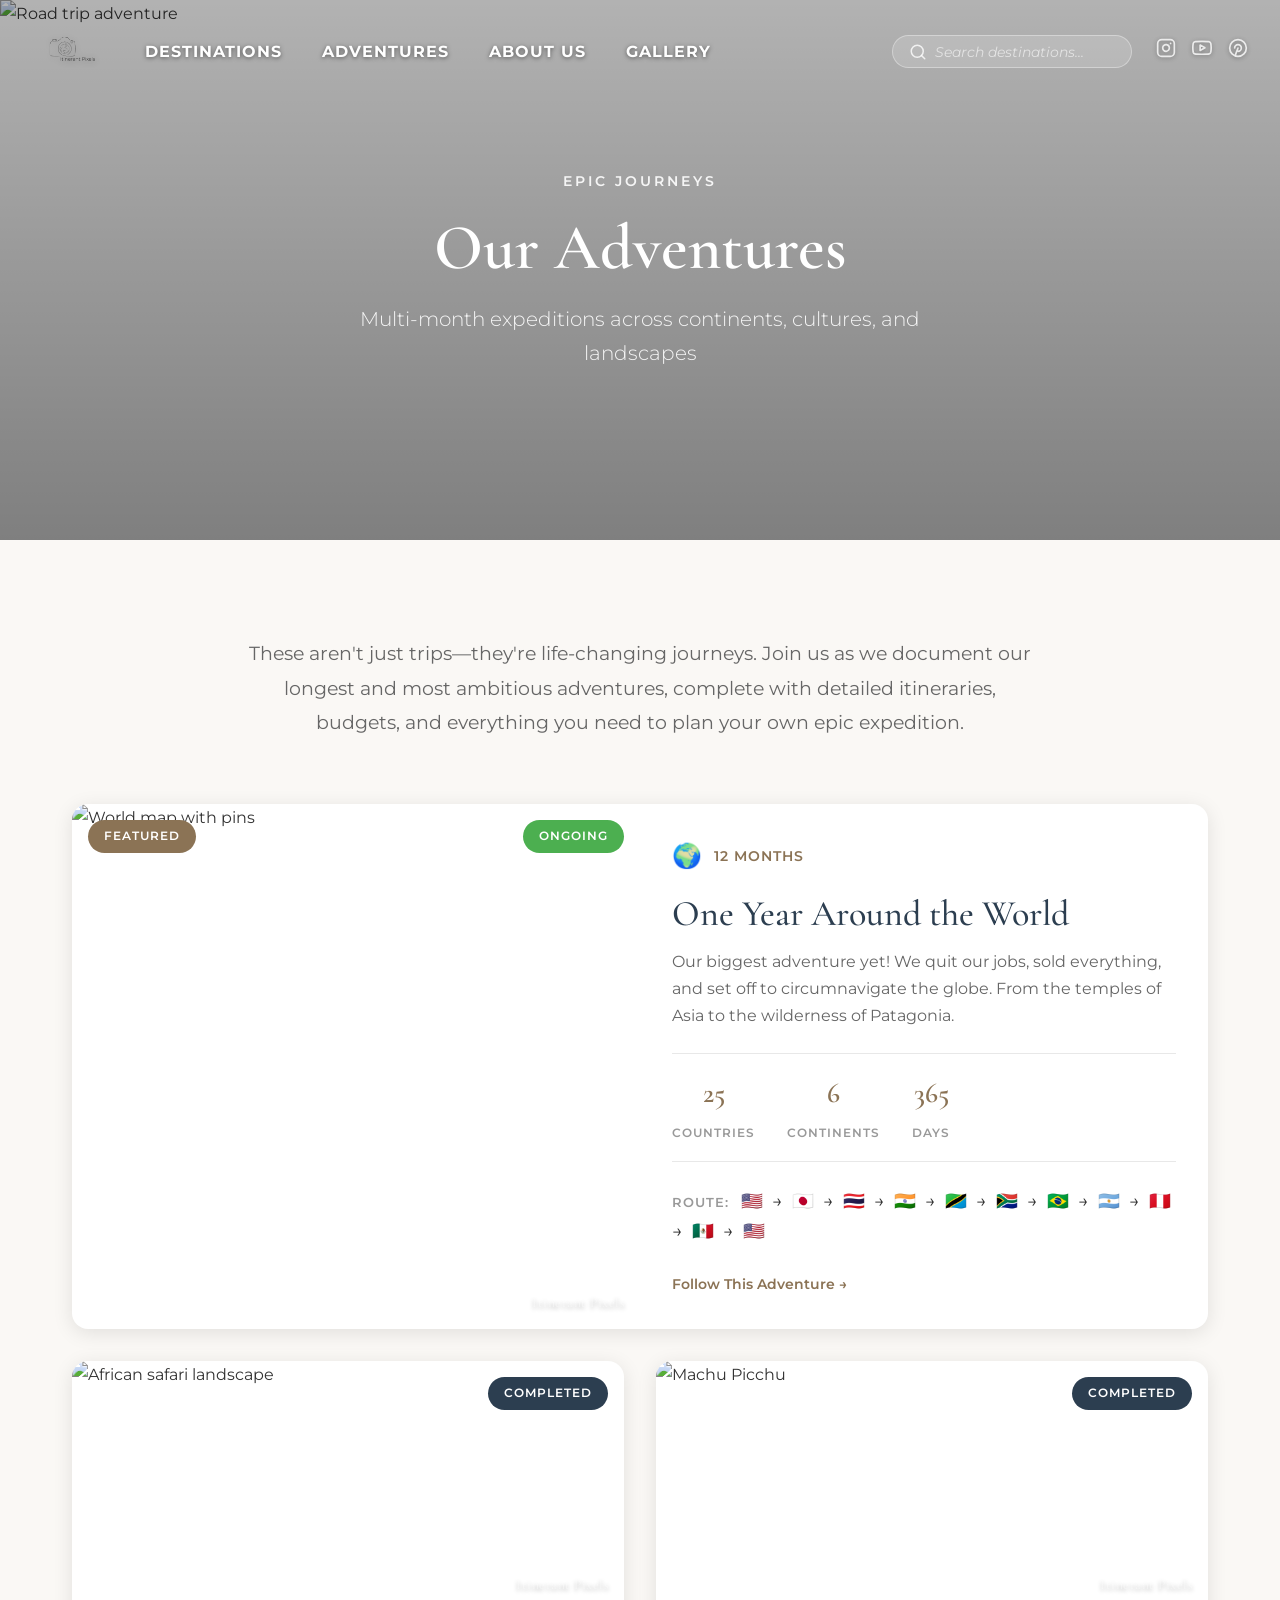
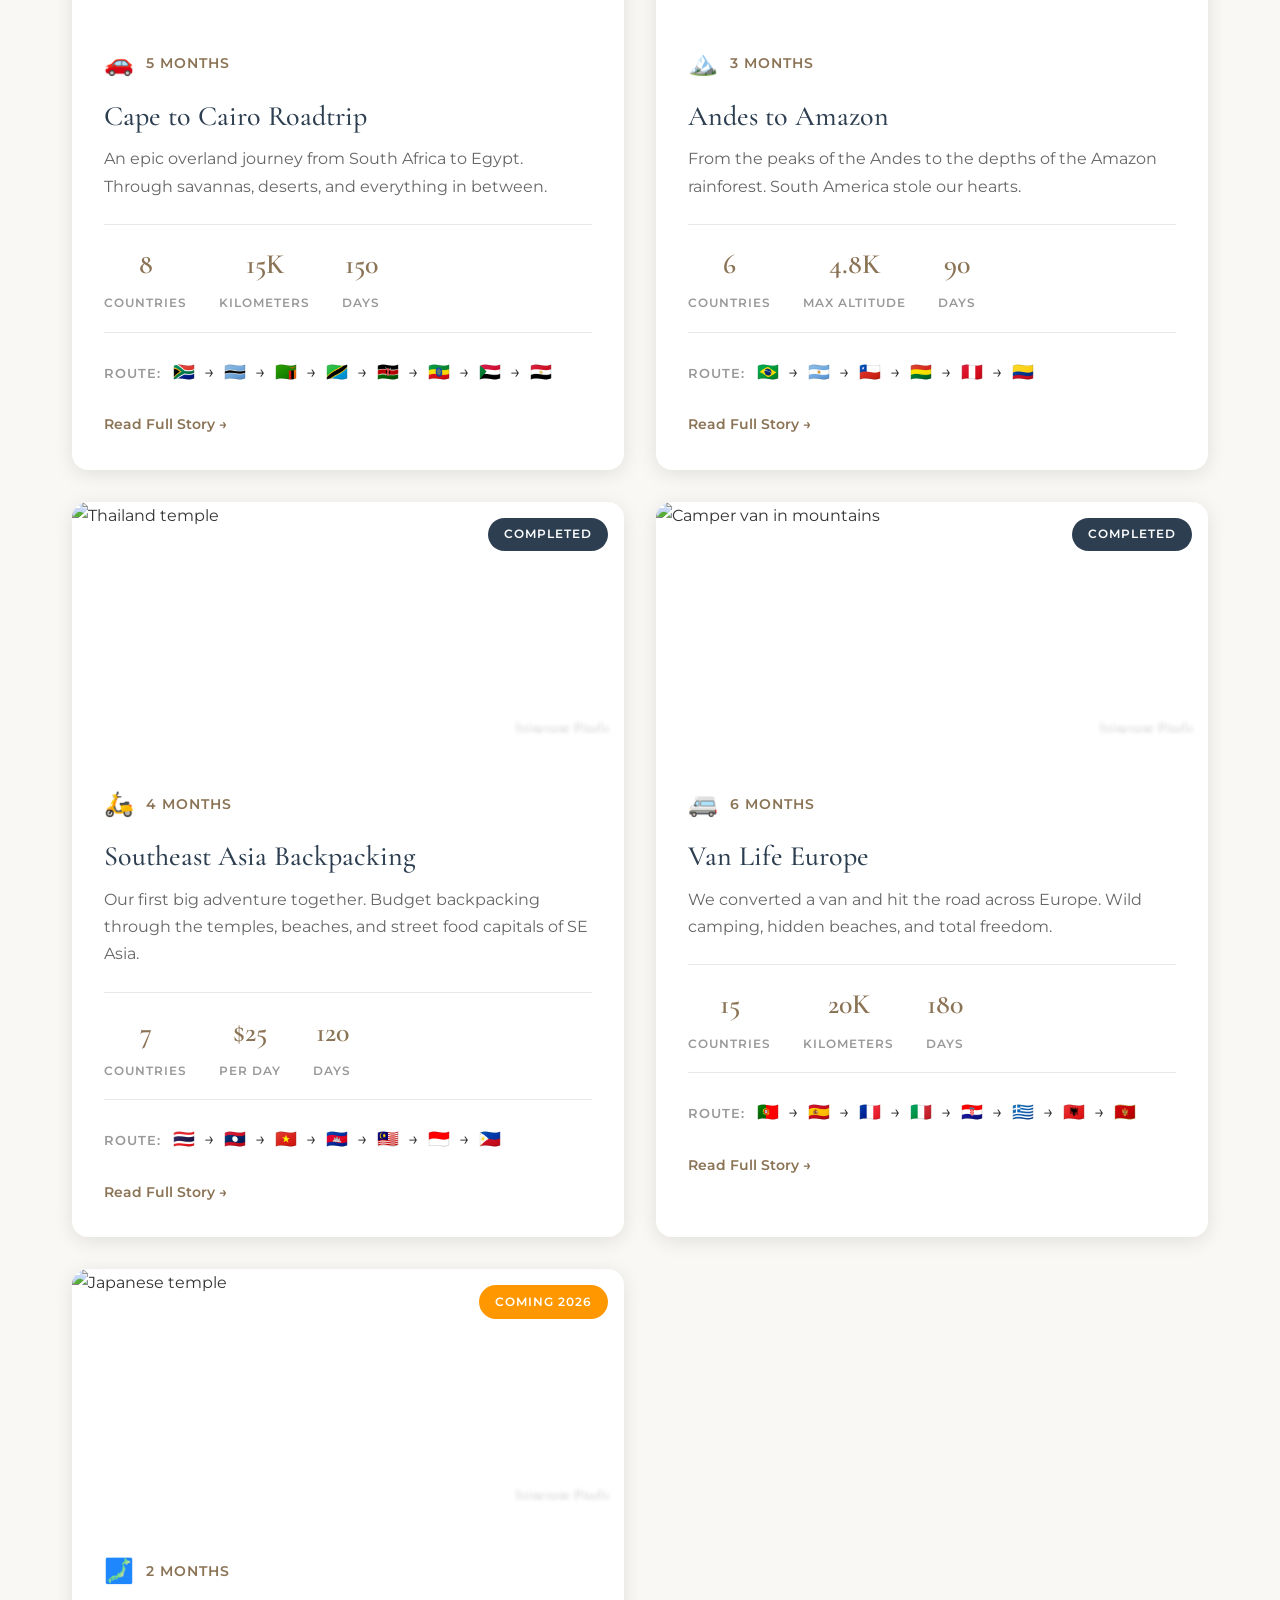
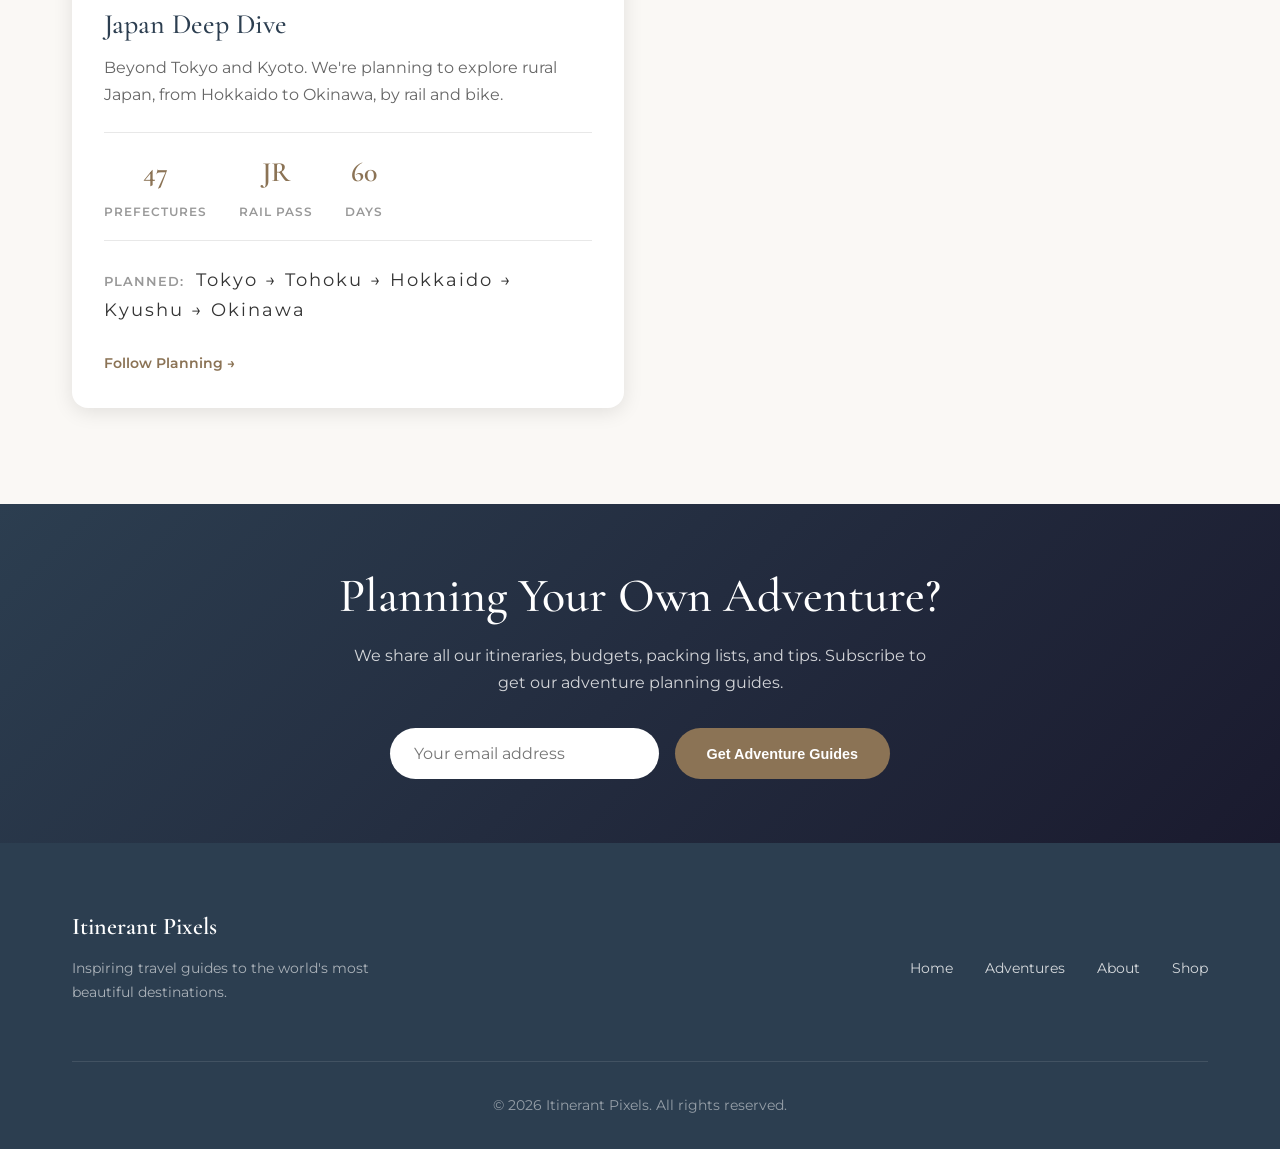
==== commit f588fed0: "Fix navbar styling, search, and edit functionality - Adventures navbar: removed margin-top gap so na" ====
--- a/adventures.html
+++ b/adventures.html
@@ -15,49 +15,56 @@
     <nav class="navbar">
         <div class="nav-container">
             <a href="index.html" class="logo"><img src="images/logo.png" alt="Itinerant Pixels"></a>
-            <button class="nav-toggle" aria-label="Toggle navigation">
-                <span></span>
-                <span></span>
-                <span></span>
-            </button>
-            <ul class="nav-menu">
-                <li class="nav-item dropdown">
-                    <a href="index.html#destinations" class="nav-link">Destinations</a>
-                    <div class="dropdown-menu">
-                        <div class="dropdown-column">
-                            <h4>Europe</h4>
-                            <a href="destination.html?d=italy">🇮🇹 Italy</a>
-                            <a href="destination.html?d=greece">🇬🇷 Greece</a>
-                            <a href="destination.html?d=portugal">🇵🇹 Portugal</a>
-                            <a href="destination.html?d=spain">🇪🇸 Spain</a>
-                            <a href="destination.html?d=france">🇫🇷 France</a>
-                        </div>
-                        <div class="dropdown-column">
-                            <h4>Asia</h4>
-                            <a href="destination.html?d=bali">🇮🇩 Bali</a>
-                            <a href="destination.html?d=japan">🇯🇵 Japan</a>
-                            <a href="destination.html?d=thailand">🇹🇭 Thailand</a>
-                            <a href="destination.html?d=vietnam">🇻🇳 Vietnam</a>
-                            <a href="destination.html?d=srilanka">🇱🇰 Sri Lanka</a>
-                        </div>
-                        <div class="dropdown-column">
-                            <h4>Americas</h4>
-                            <a href="destination.html?d=mexico">🇲🇽 Mexico</a>
-                            <a href="destination.html?d=costarica">🇨🇷 Costa Rica</a>
-                            <a href="destination.html?d=peru">🇵🇪 Peru</a>
-                            <a href="destination.html?d=colombia">🇨🇴 Colombia</a>
-                        </div>
-                    </div>
-                </li>
-                <li class="nav-item"><a href="adventures.html" class="nav-link active">Adventures</a></li>
-                <li class="nav-item"><a href="index.html#about" class="nav-link">About Us</a></li>
-                <li class="nav-item"><a href="gallery.html" class="nav-link">Gallery</a></li>
-            </ul>
-            <div class="nav-social">
-                <button class="nav-search-btn" id="searchToggle" aria-label="Search">
-                    <svg xmlns="http://www.w3.org/2000/svg" width="20" height="20" viewBox="0 0 24 24" fill="none" stroke="currentColor" stroke-width="2" stroke-linecap="round" stroke-linejoin="round"><circle cx="11" cy="11" r="8"></circle><line x1="21" y1="21" x2="16.65" y2="16.65"></line></svg>
+            <div class="nav-links-group">
+                <button class="nav-toggle" aria-label="Toggle navigation">
+                    <span></span>
+                    <span></span>
+                    <span></span>
                 </button>
-                <a href="#" aria-label="Instagram"><svg xmlns="http://www.w3.org/2000/svg" width="20" height="20" viewBox="0 0 24 24" fill="none" stroke="currentColor" stroke-width="2" stroke-linecap="round" stroke-linejoin="round"><rect x="2" y="2" width="20" height="20" rx="5" ry="5"></rect><path d="M16 11.37A4 4 0 1 1 12.63 8 4 4 0 0 1 16 11.37z"></path><line x1="17.5" y1="6.5" x2="17.51" y2="6.5"></line></svg></a>
+                <ul class="nav-menu">
+                    <li class="nav-item dropdown">
+                        <a href="destinations.html" class="nav-link">Destinations</a>
+                        <div class="dropdown-menu">
+                            <div class="dropdown-column">
+                                <h4>Europe</h4>
+                                <a href="destination.html?d=italy">Italy</a>
+                                <a href="destination.html?d=greece">Greece</a>
+                                <a href="destination.html?d=portugal">Portugal</a>
+                                <a href="destination.html?d=spain">Spain</a>
+                                <a href="destination.html?d=france">France</a>
+                            </div>
+                            <div class="dropdown-column">
+                                <h4>Asia</h4>
+                                <a href="destination.html?d=bali">Bali</a>
+                                <a href="destination.html?d=japan">Japan</a>
+                                <a href="destination.html?d=thailand">Thailand</a>
+                                <a href="destination.html?d=vietnam">Vietnam</a>
+                                <a href="destination.html?d=srilanka">Sri Lanka</a>
+                            </div>
+                            <div class="dropdown-column">
+                                <h4>Americas</h4>
+                                <a href="destination.html?d=mexico">Mexico</a>
+                                <a href="destination.html?d=costarica">Costa Rica</a>
+                                <a href="destination.html?d=peru">Peru</a>
+                                <a href="destination.html?d=colombia">Colombia</a>
+                            </div>
+                        </div>
+                    </li>
+                    <li class="nav-item"><a href="adventures.html" class="nav-link">Adventures</a></li>
+                    <li class="nav-item"><a href="index.html#about" class="nav-link">About Us</a></li>
+                    <li class="nav-item"><a href="gallery.html" class="nav-link">Gallery</a></li>
+                </ul>
+            </div>
+            <div class="nav-right-group">
+                <div class="nav-search-inline">
+                    <svg xmlns="http://www.w3.org/2000/svg" width="18" height="18" viewBox="0 0 24 24" fill="none" stroke="currentColor" stroke-width="2" stroke-linecap="round" stroke-linejoin="round"><circle cx="11" cy="11" r="8"></circle><line x1="21" y1="21" x2="16.65" y2="16.65"></line></svg>
+                    <input type="text" class="nav-search-input" id="navSearchInput" placeholder="Search destinations...">
+                </div>
+                <div class="nav-social">
+                    <a href="#" aria-label="Instagram"><svg xmlns="http://www.w3.org/2000/svg" width="20" height="20" viewBox="0 0 24 24" fill="none" stroke="currentColor" stroke-width="2" stroke-linecap="round" stroke-linejoin="round"><rect x="2" y="2" width="20" height="20" rx="5" ry="5"></rect><path d="M16 11.37A4 4 0 1 1 12.63 8 4 4 0 0 1 16 11.37z"></path><line x1="17.5" y1="6.5" x2="17.51" y2="6.5"></line></svg></a>
+                    <a href="#" aria-label="YouTube"><svg xmlns="http://www.w3.org/2000/svg" width="20" height="20" viewBox="0 0 24 24" fill="none" stroke="currentColor" stroke-width="2" stroke-linecap="round" stroke-linejoin="round"><path d="M22.54 6.42a2.78 2.78 0 0 0-1.94-2C18.88 4 12 4 12 4s-6.88 0-8.6.46a2.78 2.78 0 0 0-1.94 2A29 29 0 0 0 1 11.75a29 29 0 0 0 .46 5.33A2.78 2.78 0 0 0 3.4 19c1.72.46 8.6.46 8.6.46s6.88 0 8.6-.46a2.78 2.78 0 0 0 1.94-2 29 29 0 0 0 .46-5.25 29 29 0 0 0-.46-5.33z"></path><polygon points="9.75 15.02 15.5 11.75 9.75 8.48 9.75 15.02"></polygon></svg></a>
+                    <a href="#" aria-label="Pinterest"><svg xmlns="http://www.w3.org/2000/svg" width="20" height="20" viewBox="0 0 24 24" fill="none" stroke="currentColor" stroke-width="2" stroke-linecap="round" stroke-linejoin="round"><circle cx="12" cy="12" r="10"></circle><path d="M8 12c0-2.2 1.8-4 4-4s4 1.8 4 4-1.8 4-4 4"></path><path d="M12 12l-3 8"></path></svg></a>
+                </div>
             </div>
         </div>
     </nav>
@@ -329,7 +336,7 @@
         </div>
     </footer>
 
-    <script src="codata-api.js"></script>
+    <script src="local-data.js"></script>
     <script src="script.js"></script>
 </body>
 </html>
--- a/styles.css
+++ b/styles.css
@@ -193,6 +193,7 @@
     background: transparent;
     pointer-events: auto;
     display: block;
+    filter: drop-shadow(0 1px 3px rgba(0, 0, 0, 0.4));
 }
 
 .nav-links-group {
@@ -219,7 +220,8 @@
     font-weight: 700;
     letter-spacing: 1px;
     text-transform: uppercase;
-    color: #1a1a2e;
+    color: #ffffff;
+    text-shadow: 0 1px 4px rgba(0, 0, 0, 0.5);
     padding: 0.5rem 0;
     position: relative;
 }
@@ -231,7 +233,7 @@
     left: 0;
     width: 0;
     height: 1px;
-    background: #000000;
+    background: #ffffff;
     transition: var(--transition-normal);
 }
 
@@ -240,16 +242,16 @@
 }
 
 .nav-link.write-link {
-    background: rgba(0, 0, 0, 0.1);
-    color: #000000;
+    background: rgba(255, 255, 255, 0.15);
+    color: #ffffff;
     padding: 0.5rem 1rem;
     border-radius: 50px;
-    border: 1px solid rgba(0, 0, 0, 0.3);
+    border: 1px solid rgba(255, 255, 255, 0.4);
 }
 
 .nav-link.write-link:hover {
-    background: #000000;
-    color: var(--color-white);
+    background: #ffffff;
+    color: var(--color-primary);
 }
 
 .nav-link.write-link::after {
@@ -264,8 +266,7 @@
 .dropdown-menu {
     position: absolute;
     top: 100%;
-    left: 50%;
-    transform: translateX(-50%) translateY(10px);
+    left: 0;
     background: var(--color-white);
     border-radius: 8px;
     box-shadow: var(--shadow-lg);
@@ -273,6 +274,7 @@
     display: none;
     gap: 2rem;
     min-width: 500px;
+    max-width: calc(100vw - 2rem);
     opacity: 0;
     visibility: hidden;
     transition: var(--transition-normal);
@@ -282,7 +284,6 @@
     display: flex;
     opacity: 1;
     visibility: visible;
-    transform: translateX(-50%) translateY(0);
 }
 
 .dropdown-column h4 {
@@ -359,11 +360,12 @@
 }
 
 .nav-social a {
-    color: rgba(0, 0, 0, 0.7);
+    color: rgba(255, 255, 255, 0.8);
+    filter: drop-shadow(0 1px 2px rgba(0, 0, 0, 0.4));
 }
 
 .nav-social a:hover {
-    color: #000000;
+    color: #ffffff;
 }
 
 /* Inline Search */
@@ -371,21 +373,20 @@
     display: flex;
     align-items: center;
     gap: 0.5rem;
-    background: rgba(0, 0, 0, 0.05);
-    border: 1px solid rgba(0, 0, 0, 0.2);
+    background: rgba(255, 255, 255, 0.15);
+    border: 1px solid rgba(255, 255, 255, 0.35);
     border-radius: 50px;
     padding: 0.4rem 1rem;
     transition: var(--transition-normal);
 }
 
 .nav-search-inline:focus-within {
-    background: rgba(0, 0, 0, 0.08);
-    border-color: rgba(0, 0, 0, 0.4);
+    background: rgba(255, 255, 255, 0.25);
+    border-color: rgba(255, 255, 255, 0.6);
 }
 
 .nav-search-inline svg {
-    color: var(--color-text-light);
-    opacity: 0.7;
+    color: rgba(255, 255, 255, 0.8);
     flex-shrink: 0;
 }
 
@@ -393,14 +394,14 @@
     background: none;
     border: none;
     outline: none;
-    color: #000000;
+    color: #ffffff;
     font-size: 0.9rem;
     width: 180px;
     font-family: inherit;
 }
 
 .nav-search-input::placeholder {
-    color: rgba(0, 0, 0, 0.5);
+    color: rgba(255, 255, 255, 0.6);
     font-style: italic;
 }
 
@@ -562,7 +563,7 @@
 .nav-toggle span {
     width: 24px;
     height: 2px;
-    background: var(--color-text);
+    background: #ffffff;
     transition: var(--transition-normal);
 }
 
@@ -1228,6 +1229,70 @@
 }
 
 /* Responsive Film Strip */
+
+/* Film Strip Navigation Arrows */
+.film-strip {
+    position: relative;
+}
+
+.film-arrow {
+    position: absolute;
+    top: 50%;
+    transform: translateY(-50%);
+    z-index: 20;
+    background: rgba(255, 255, 255, 0.9);
+    border: none;
+    width: 44px;
+    height: 44px;
+    border-radius: 50%;
+    cursor: pointer;
+    display: flex;
+    align-items: center;
+    justify-content: center;
+    box-shadow: 0 2px 8px rgba(0, 0, 0, 0.3);
+    transition: all 0.3s ease;
+    color: #1a1a1a;
+}
+
+.film-arrow:hover {
+    background: #fff;
+    transform: translateY(-50%) scale(1.1);
+    box-shadow: 0 4px 16px rgba(0, 0, 0, 0.4);
+}
+
+.film-arrow.prev {
+    left: 20px;
+}
+
+.film-arrow.next {
+    right: 20px;
+}
+
+.film-arrow svg {
+    width: 20px;
+    height: 20px;
+}
+
+@media (max-width: 768px) {
+    .film-arrow {
+        width: 36px;
+        height: 36px;
+    }
+
+    .film-arrow.prev {
+        left: 10px;
+    }
+
+    .film-arrow.next {
+        right: 10px;
+    }
+
+    .film-arrow svg {
+        width: 16px;
+        height: 16px;
+    }
+}
+
 @media (max-width: 768px) {
     .film-frame {
         width: 220px;
@@ -2032,3 +2097,120 @@
     font-weight: 500;
 }
 
+/* ========================================
+   Destinations Page
+   ======================================== */
+.destinations-page {
+    padding-bottom: 4rem;
+}
+
+.destinations-filter {
+    display: flex;
+    justify-content: center;
+    flex-wrap: wrap;
+    gap: 0.75rem;
+    margin: 2rem 0 3rem;
+}
+
+.filter-btn {
+    padding: 0.6rem 1.5rem;
+    border: 1.5px solid var(--color-border);
+    background: transparent;
+    border-radius: 30px;
+    font-family: var(--font-body);
+    font-size: 0.85rem;
+    font-weight: 500;
+    color: var(--color-text-muted);
+    cursor: pointer;
+    transition: all 0.3s ease;
+}
+
+.filter-btn:hover {
+    border-color: var(--color-text);
+    color: var(--color-text);
+}
+
+.filter-btn.active {
+    background: var(--color-text);
+    color: #fff;
+    border-color: var(--color-text);
+}
+
+.all-destinations-grid {
+    display: grid;
+    grid-template-columns: repeat(auto-fill, minmax(280px, 1fr));
+    gap: 1.5rem;
+}
+
+.dest-card {
+    position: relative;
+    border-radius: 12px;
+    overflow: hidden;
+    text-decoration: none;
+    color: #fff;
+    aspect-ratio: 4 / 3;
+    display: block;
+    transition: transform 0.3s ease, box-shadow 0.3s ease;
+}
+
+.dest-card:hover {
+    transform: translateY(-4px);
+    box-shadow: 0 12px 32px rgba(0, 0, 0, 0.2);
+}
+
+.dest-card-image {
+    position: absolute;
+    inset: 0;
+}
+
+.dest-card-image img {
+    width: 100%;
+    height: 100%;
+    object-fit: cover;
+    transition: transform 0.5s ease;
+}
+
+.dest-card:hover .dest-card-image img {
+    transform: scale(1.08);
+}
+
+.dest-card-info {
+    position: absolute;
+    bottom: 0;
+    left: 0;
+    right: 0;
+    padding: 1.5rem;
+    background: linear-gradient(to top, rgba(0, 0, 0, 0.7) 0%, transparent 100%);
+    z-index: 2;
+}
+
+.dest-card-info h3 {
+    font-family: var(--font-heading);
+    font-size: 1.5rem;
+    font-weight: 600;
+    margin-bottom: 0.25rem;
+    color: #fff;
+}
+
+.dest-card-info span {
+    font-size: 0.85rem;
+    opacity: 0.85;
+    color: #fff;
+}
+
+@media (max-width: 768px) {
+    .all-destinations-grid {
+        grid-template-columns: repeat(auto-fill, minmax(220px, 1fr));
+        gap: 1rem;
+    }
+    
+    .destinations-filter {
+        gap: 0.5rem;
+    }
+    
+    .filter-btn {
+        padding: 0.5rem 1rem;
+        font-size: 0.8rem;
+    }
+}
+
--- a/adventures.css
+++ b/adventures.css
@@ -11,7 +11,6 @@
     align-items: center;
     justify-content: center;
     overflow: hidden;
-    margin-top: 60px;
 }
 
 .adventures-hero .hero-image {
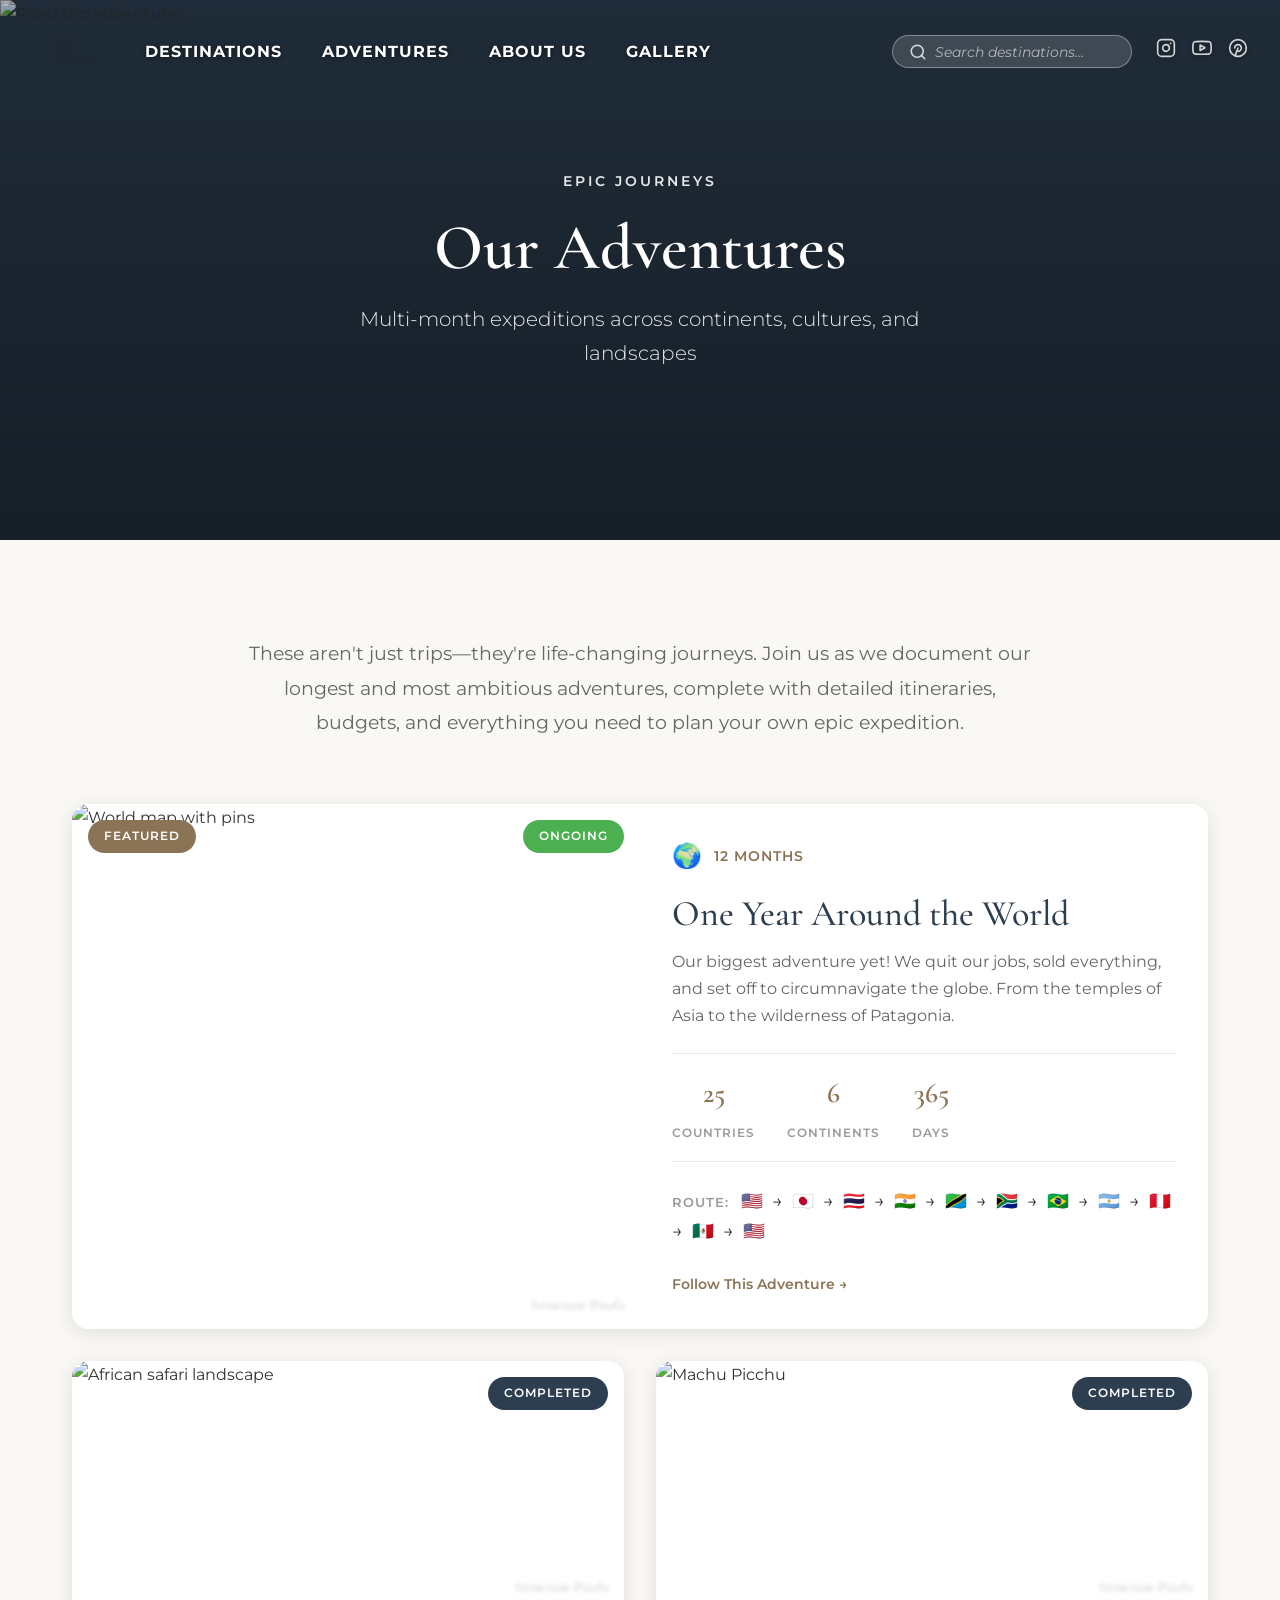
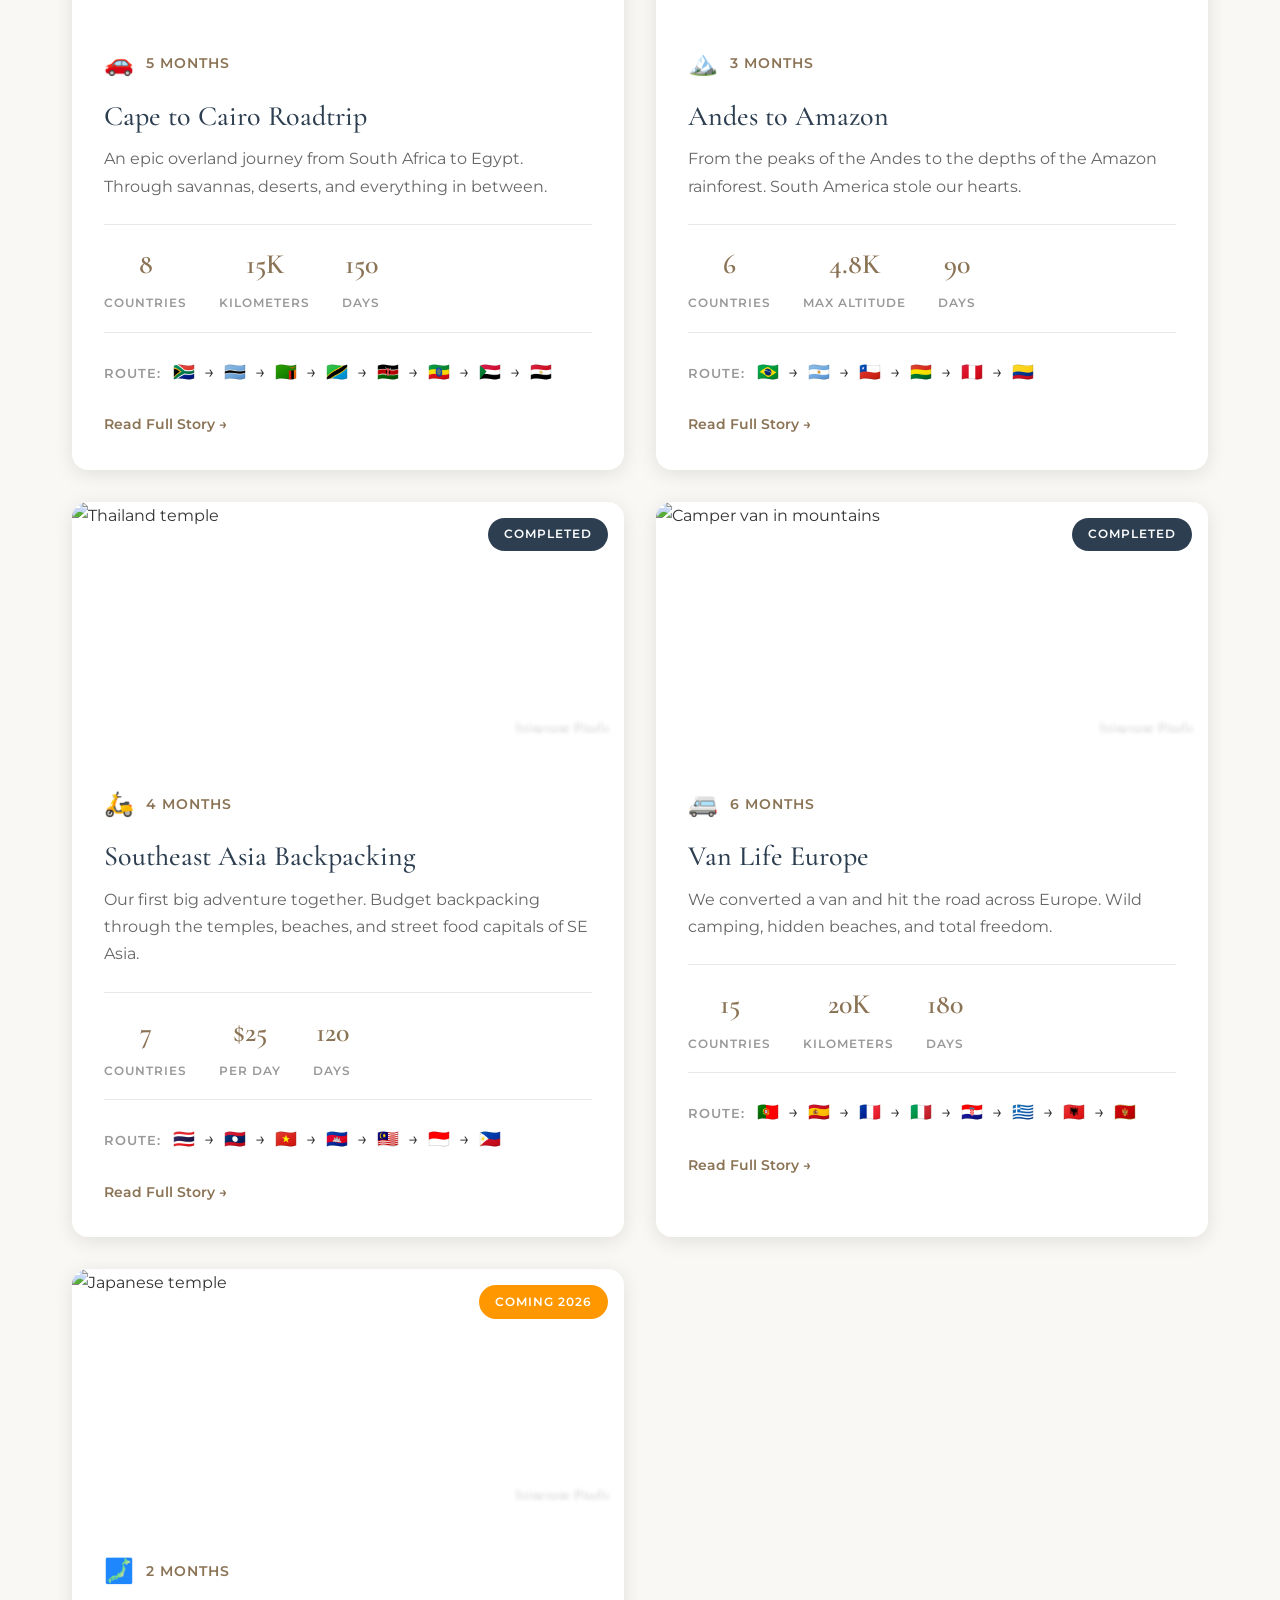
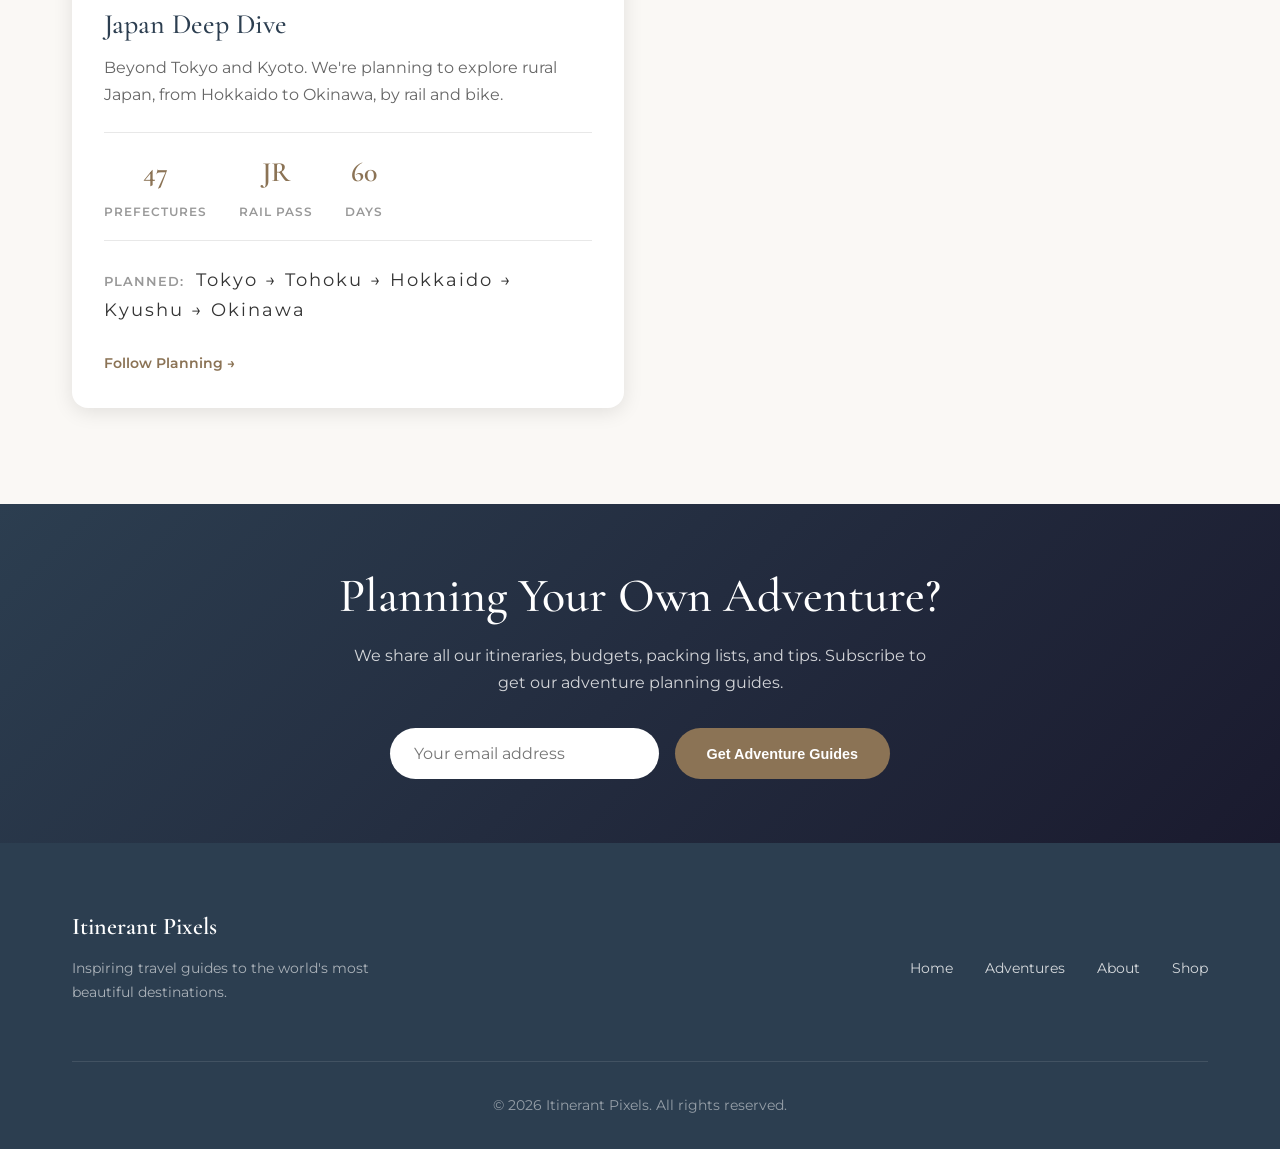
==== commit 5f458626: "Add destination/adventure creation with file upload, hero image editing, admin-gated edit mode" ====
--- a/adventures.html
+++ b/adventures.html
@@ -336,7 +336,221 @@
         </div>
     </footer>
 
+    <!-- Admin Login Modal -->
+    <div class="admin-modal" id="adminLoginModal">
+        <div class="modal-content">
+            <button class="modal-close" onclick="hideAdminLogin()">&times;</button>
+            <div class="login-icon">🔐</div>
+            <h2>Admin Login</h2>
+            <p class="login-subtitle">Enter password to enable edit mode</p>
+            <div class="form-group">
+                <input type="password" id="adminPasswordHome" placeholder="Password" onkeydown="if(event.key==='Enter') attemptAdminLogin()">
+            </div>
+            <p class="login-error" id="loginErrorHome" style="display:none">Incorrect password. Try again.</p>
+            <button class="login-btn" onclick="attemptAdminLogin()">Login</button>
+            <p class="login-hint">Hint: Ctrl+Shift+L to open this dialog</p>
+        </div>
+    </div>
+
+    <!-- Floating Add Adventure Button (admin only) -->
+    <button class="floating-add-btn" id="addAdventureBtn" style="display:none" title="Add New Adventure">
+        <svg xmlns="http://www.w3.org/2000/svg" width="28" height="28" viewBox="0 0 24 24" fill="none" stroke="currentColor" stroke-width="2.5" stroke-linecap="round" stroke-linejoin="round"><line x1="12" y1="5" x2="12" y2="19"></line><line x1="5" y1="12" x2="19" y2="12"></line></svg>
+    </button>
+
+    <!-- Add Adventure Modal -->
+    <div class="admin-modal" id="addAdventureModal">
+        <div class="modal-content" style="max-width:540px">
+            <button class="modal-close" onclick="hideAddAdventureModal()">&times;</button>
+            <h2>Add New Adventure</h2>
+            <p class="login-subtitle">Fill in the details for your new adventure</p>
+            <div class="form-group">
+                <label style="display:block;margin-bottom:0.3rem;font-weight:600;font-size:0.85rem">Title *</label>
+                <input type="text" id="newAdvTitle" placeholder="e.g., Trans-Siberian Railway" style="width:100%;padding:0.75rem 1rem;border:1px solid #ddd;border-radius:8px;font-size:1rem;font-family:var(--font-body)">
+            </div>
+            <div class="form-group">
+                <label style="display:block;margin-bottom:0.3rem;font-weight:600;font-size:0.85rem">Description</label>
+                <textarea id="newAdvDesc" rows="3" placeholder="Describe the adventure..." style="width:100%;padding:0.75rem 1rem;border:1px solid #ddd;border-radius:8px;font-size:1rem;font-family:var(--font-body);resize:vertical"></textarea>
+            </div>
+            <div style="display:grid;grid-template-columns:1fr 1fr;gap:1rem">
+                <div class="form-group">
+                    <label style="display:block;margin-bottom:0.3rem;font-weight:600;font-size:0.85rem">Duration</label>
+                    <input type="text" id="newAdvDuration" placeholder="e.g., 3 Months" style="width:100%;padding:0.75rem 1rem;border:1px solid #ddd;border-radius:8px;font-size:1rem;font-family:var(--font-body)">
+                </div>
+                <div class="form-group">
+                    <label style="display:block;margin-bottom:0.3rem;font-weight:600;font-size:0.85rem">Icon (emoji)</label>
+                    <input type="text" id="newAdvIcon" placeholder="🌍" style="width:100%;padding:0.75rem 1rem;border:1px solid #ddd;border-radius:8px;font-size:1rem;font-family:var(--font-body)">
+                </div>
+            </div>
+            <div class="form-group">
+                <label style="display:block;margin-bottom:0.3rem;font-weight:600;font-size:0.85rem">Status</label>
+                <select id="newAdvStatus" style="width:100%;padding:0.75rem 1rem;border:1px solid #ddd;border-radius:8px;font-size:1rem;font-family:var(--font-body);background:white">
+                    <option value="planned">Planned</option>
+                    <option value="ongoing">Ongoing</option>
+                    <option value="completed">Completed</option>
+                </select>
+            </div>
+            <div style="display:grid;grid-template-columns:1fr 1fr 1fr;gap:1rem">
+                <div class="form-group">
+                    <label style="display:block;margin-bottom:0.3rem;font-weight:600;font-size:0.85rem">Stat 1 Value</label>
+                    <input type="text" id="newAdvStat1Val" placeholder="12" style="width:100%;padding:0.75rem 1rem;border:1px solid #ddd;border-radius:8px;font-size:1rem;font-family:var(--font-body)">
+                </div>
+                <div class="form-group">
+                    <label style="display:block;margin-bottom:0.3rem;font-weight:600;font-size:0.85rem">Stat 1 Label</label>
+                    <input type="text" id="newAdvStat1Lbl" placeholder="Countries" style="width:100%;padding:0.75rem 1rem;border:1px solid #ddd;border-radius:8px;font-size:1rem;font-family:var(--font-body)">
+                </div>
+                <div class="form-group">
+                    <label style="display:block;margin-bottom:0.3rem;font-weight:600;font-size:0.85rem">Days</label>
+                    <input type="text" id="newAdvDays" placeholder="90" style="width:100%;padding:0.75rem 1rem;border:1px solid #ddd;border-radius:8px;font-size:1rem;font-family:var(--font-body)">
+                </div>
+            </div>
+            <div class="form-group">
+                <label style="display:block;margin-bottom:0.3rem;font-weight:600;font-size:0.85rem">Route (emoji flags)</label>
+                <input type="text" id="newAdvRoute" placeholder="🇹🇭 → 🇱🇦 → 🇻🇳" style="width:100%;padding:0.75rem 1rem;border:1px solid #ddd;border-radius:8px;font-size:1rem;font-family:var(--font-body)">
+            </div>
+            <div class="form-group">
+                <label style="display:block;margin-bottom:0.3rem;font-weight:600;font-size:0.85rem">Image</label>
+                <div id="advImageUploadArea" onclick="document.getElementById('newAdvImageFile').click()" style="width:100%;padding:2rem 1rem;border:2px dashed #ccc;border-radius:8px;text-align:center;cursor:pointer;transition:border-color 0.2s;background:#fafafa">
+                    <div id="advImagePreview" style="display:none;margin-bottom:0.5rem"><img id="advPreviewImg" style="max-width:100%;max-height:150px;border-radius:6px" alt="Preview"></div>
+                    <span id="advUploadText" style="color:#888;font-size:0.9rem">📷 Click to upload an image</span>
+                </div>
+                <input type="file" id="newAdvImageFile" accept="image/*" style="display:none">
+            </div>
+            <p class="login-error" id="advFormError" style="display:none">Please fill in at least the adventure title.</p>
+            <button class="login-btn" onclick="saveNewAdventure()">Add Adventure</button>
+        </div>
+    </div>
+
     <script src="local-data.js"></script>
     <script src="script.js"></script>
+    <script>
+    document.addEventListener('DOMContentLoaded', () => {
+        // Show add button if admin
+        if (localStorage.getItem('admin_authenticated') === 'true') {
+            const addBtn = document.getElementById('addAdventureBtn');
+            if (addBtn) addBtn.style.display = 'flex';
+        }
+
+        // Add button click
+        const addBtn = document.getElementById('addAdventureBtn');
+        if (addBtn) addBtn.addEventListener('click', showAddAdventureModal);
+
+        // Load custom adventures from localStorage
+        loadCustomAdventures();
+    });
+
+    function showAddAdventureModal() {
+        const modal = document.getElementById('addAdventureModal');
+        if (modal) modal.classList.add('active');
+    }
+
+    function hideAddAdventureModal() {
+        const modal = document.getElementById('addAdventureModal');
+        if (modal) modal.classList.remove('active');
+        document.getElementById('newAdvTitle').value = '';
+        document.getElementById('newAdvDesc').value = '';
+        document.getElementById('newAdvDuration').value = '';
+        document.getElementById('newAdvIcon').value = '';
+        document.getElementById('newAdvStat1Val').value = '';
+        document.getElementById('newAdvStat1Lbl').value = '';
+        document.getElementById('newAdvDays').value = '';
+        document.getElementById('newAdvRoute').value = '';
+        document.getElementById('newAdvImageFile').value = '';
+        document.getElementById('advImagePreview').style.display = 'none';
+        document.getElementById('advUploadText').textContent = '📷 Click to upload an image';
+        window._advImageData = null;
+        document.getElementById('advFormError').style.display = 'none';
+    }
+
+    function saveNewAdventure() {
+        const title = document.getElementById('newAdvTitle').value.trim();
+        const desc = document.getElementById('newAdvDesc').value.trim();
+        const duration = document.getElementById('newAdvDuration').value.trim();
+        const icon = document.getElementById('newAdvIcon').value.trim() || '🌍';
+        const status = document.getElementById('newAdvStatus').value;
+        const stat1Val = document.getElementById('newAdvStat1Val').value.trim();
+        const stat1Lbl = document.getElementById('newAdvStat1Lbl').value.trim();
+        const days = document.getElementById('newAdvDays').value.trim();
+        const route = document.getElementById('newAdvRoute').value.trim();
+        const image = window._advImageData || '';
+
+        if (!title) {
+            document.getElementById('advFormError').style.display = 'block';
+            return;
+        }
+
+        const adventure = { title, desc, duration, icon, status, stat1Val, stat1Lbl, days, route, image };
+
+        // Save to localStorage
+        const custom = JSON.parse(localStorage.getItem('custom_adventures') || '[]');
+        custom.push(adventure);
+        localStorage.setItem('custom_adventures', JSON.stringify(custom));
+
+        // Add card to the grid
+        appendAdventureCard(adventure);
+        hideAddAdventureModal();
+    }
+
+    function appendAdventureCard(adv) {
+        const grid = document.querySelector('.adventures-grid');
+        if (!grid) return;
+
+        const defaultImg = 'https://images.unsplash.com/photo-1488646953014-85cb44e25828?w=800&q=80';
+        const statusLabels = { planned: 'Planned', ongoing: 'Ongoing', completed: 'Completed' };
+
+        const card = document.createElement('article');
+        card.className = 'adventure-card';
+        card.innerHTML = `
+            <div class="adventure-image">
+                <img src="${adv.image || defaultImg}" alt="${adv.title}">
+                <div class="adventure-status ${adv.status}">${statusLabels[adv.status] || 'Planned'}</div>
+            </div>
+            <div class="adventure-content">
+                <div class="adventure-meta">
+                    <span class="adventure-icon">${adv.icon || '🌍'}</span>
+                    <span class="adventure-duration">${adv.duration || ''}</span>
+                </div>
+                <h2>${adv.title}</h2>
+                ${adv.desc ? `<p class="adventure-description">${adv.desc}</p>` : ''}
+                <div class="adventure-stats">
+                    ${adv.stat1Val ? `<div class="stat"><span class="stat-value">${adv.stat1Val}</span><span class="stat-label">${adv.stat1Lbl || 'Places'}</span></div>` : ''}
+                    ${adv.days ? `<div class="stat"><span class="stat-value">${adv.days}</span><span class="stat-label">Days</span></div>` : ''}
+                </div>
+                ${adv.route ? `<div class="adventure-route"><span class="route-label">Route:</span><span class="route-path">${adv.route}</span></div>` : ''}
+                <a href="#" class="adventure-link">Read More →</a>
+            </div>
+        `;
+        grid.appendChild(card);
+    }
+
+    function loadCustomAdventures() {
+        const custom = JSON.parse(localStorage.getItem('custom_adventures') || '[]');
+        custom.forEach(adv => appendAdventureCard(adv));
+    }
+
+    // File upload handler for adventure image
+    document.getElementById('newAdvImageFile').addEventListener('change', function() {
+        const file = this.files[0];
+        if (!file) return;
+        const reader = new FileReader();
+        reader.onload = (e) => {
+            const img = new Image();
+            img.onload = () => {
+                const compressed = compressImage(img, 1200, 0.8);
+                window._advImageData = compressed;
+                document.getElementById('advPreviewImg').src = compressed;
+                document.getElementById('advImagePreview').style.display = 'block';
+                document.getElementById('advUploadText').textContent = '✅ Image loaded — click to change';
+            };
+            img.src = e.target.result;
+        };
+        reader.readAsDataURL(file);
+    });
+
+    // Close modal on background click
+    document.addEventListener('click', (e) => {
+        const modal = document.getElementById('addAdventureModal');
+        if (e.target === modal) hideAddAdventureModal();
+    });
+    </script>
 </body>
 </html>
--- a/styles.css
+++ b/styles.css
@@ -1466,7 +1466,6 @@
     margin-top: 0;
     vertical-align: middle;
 }
-}
 
 .btn-primary:hover {
     background: var(--color-secondary);
@@ -1998,6 +1997,41 @@
     color: var(--color-text-muted);
     margin-top: 1.5rem;
     opacity: 0.7;
+}
+
+/* Floating Add Button (shared across pages) */
+.floating-add-btn {
+    position: fixed;
+    bottom: 2rem;
+    right: 2rem;
+    width: 56px;
+    height: 56px;
+    border-radius: 50%;
+    background: var(--color-secondary);
+    color: white;
+    border: none;
+    cursor: pointer;
+    display: flex;
+    align-items: center;
+    justify-content: center;
+    box-shadow: 0 4px 20px rgba(0, 0, 0, 0.25);
+    z-index: 1000;
+    transition: all 0.3s ease;
+}
+
+.floating-add-btn:hover {
+    background: var(--color-primary);
+    transform: scale(1.1);
+    box-shadow: 0 6px 28px rgba(0, 0, 0, 0.35);
+}
+
+.floating-add-btn svg {
+    stroke: white;
+}
+
+/* Admin modal form-group spacing */
+.admin-modal .form-group {
+    margin-bottom: 1rem;
 }
 
 /* Admin Footer Link */
@@ -2098,6 +2132,111 @@
 }
 
 /* ========================================
+   Site-wide Image Edit Mode
+   ======================================== */
+
+/* Edit overlay on each image */
+.edit-image-overlay {
+    position: absolute;
+    inset: 0;
+    background: rgba(0, 0, 0, 0.55);
+    display: flex;
+    align-items: center;
+    justify-content: center;
+    opacity: 0;
+    transition: opacity 0.25s ease;
+    z-index: 20;
+    pointer-events: none;
+}
+
+.site-edit-mode .edit-image-overlay {
+    pointer-events: auto;
+}
+
+.site-edit-mode .edit-image-overlay:hover {
+    opacity: 1;
+}
+
+.edit-image-btn {
+    display: flex;
+    flex-direction: column;
+    align-items: center;
+    gap: 0.4rem;
+    padding: 1rem 1.5rem;
+    background: rgba(255, 255, 255, 0.95);
+    color: var(--color-primary);
+    border: 2px solid var(--color-primary);
+    border-radius: 12px;
+    cursor: pointer;
+    font-family: var(--font-body);
+    font-size: 0.85rem;
+    font-weight: 600;
+    transition: all 0.2s ease;
+}
+
+.edit-image-btn:hover {
+    background: var(--color-primary);
+    color: white;
+    transform: scale(1.05);
+}
+
+.edit-image-btn svg {
+    stroke: currentColor;
+}
+
+/* In edit mode: disable link navigation on film frames */
+.site-edit-mode .film-frame {
+    pointer-events: auto;
+    cursor: default;
+}
+
+/* In edit mode: disable gallery lightbox click */
+.site-edit-mode .gallery-item {
+    cursor: default;
+}
+
+/* Edit mode indicator border */
+.site-edit-mode .film-strip {
+    outline: 3px dashed var(--color-primary);
+    outline-offset: -3px;
+}
+
+.site-edit-mode .gallery-grid {
+    outline: 3px dashed var(--color-primary);
+    outline-offset: 4px;
+    border-radius: 8px;
+}
+
+/* Site edit button (pencil FAB) */
+#siteEditBtn {
+    position: fixed;
+    bottom: 2rem;
+    right: 2rem;
+    width: 60px;
+    height: 60px;
+    border-radius: 50%;
+    background: linear-gradient(135deg, var(--color-primary), var(--color-secondary));
+    color: white;
+    border: none;
+    cursor: pointer;
+    display: none;
+    align-items: center;
+    justify-content: center;
+    box-shadow: 0 4px 20px rgba(0, 0, 0, 0.3);
+    transition: all 0.3s ease;
+    z-index: 1000;
+}
+
+#siteEditBtn:hover {
+    transform: scale(1.1);
+    box-shadow: 0 6px 30px rgba(0, 0, 0, 0.4);
+}
+
+#siteEditBtn.active {
+    background: linear-gradient(135deg, #e74c3c, #c0392b);
+}
+
+/* ========================================
    Destinations Page
    ======================================== */
 .destinations-page {
--- a/adventures.css
+++ b/adventures.css
@@ -11,6 +11,8 @@
     align-items: center;
     justify-content: center;
     overflow: hidden;
+    background: var(--color-primary);
+    margin-top: 0;
 }
 
 .adventures-hero .hero-image {
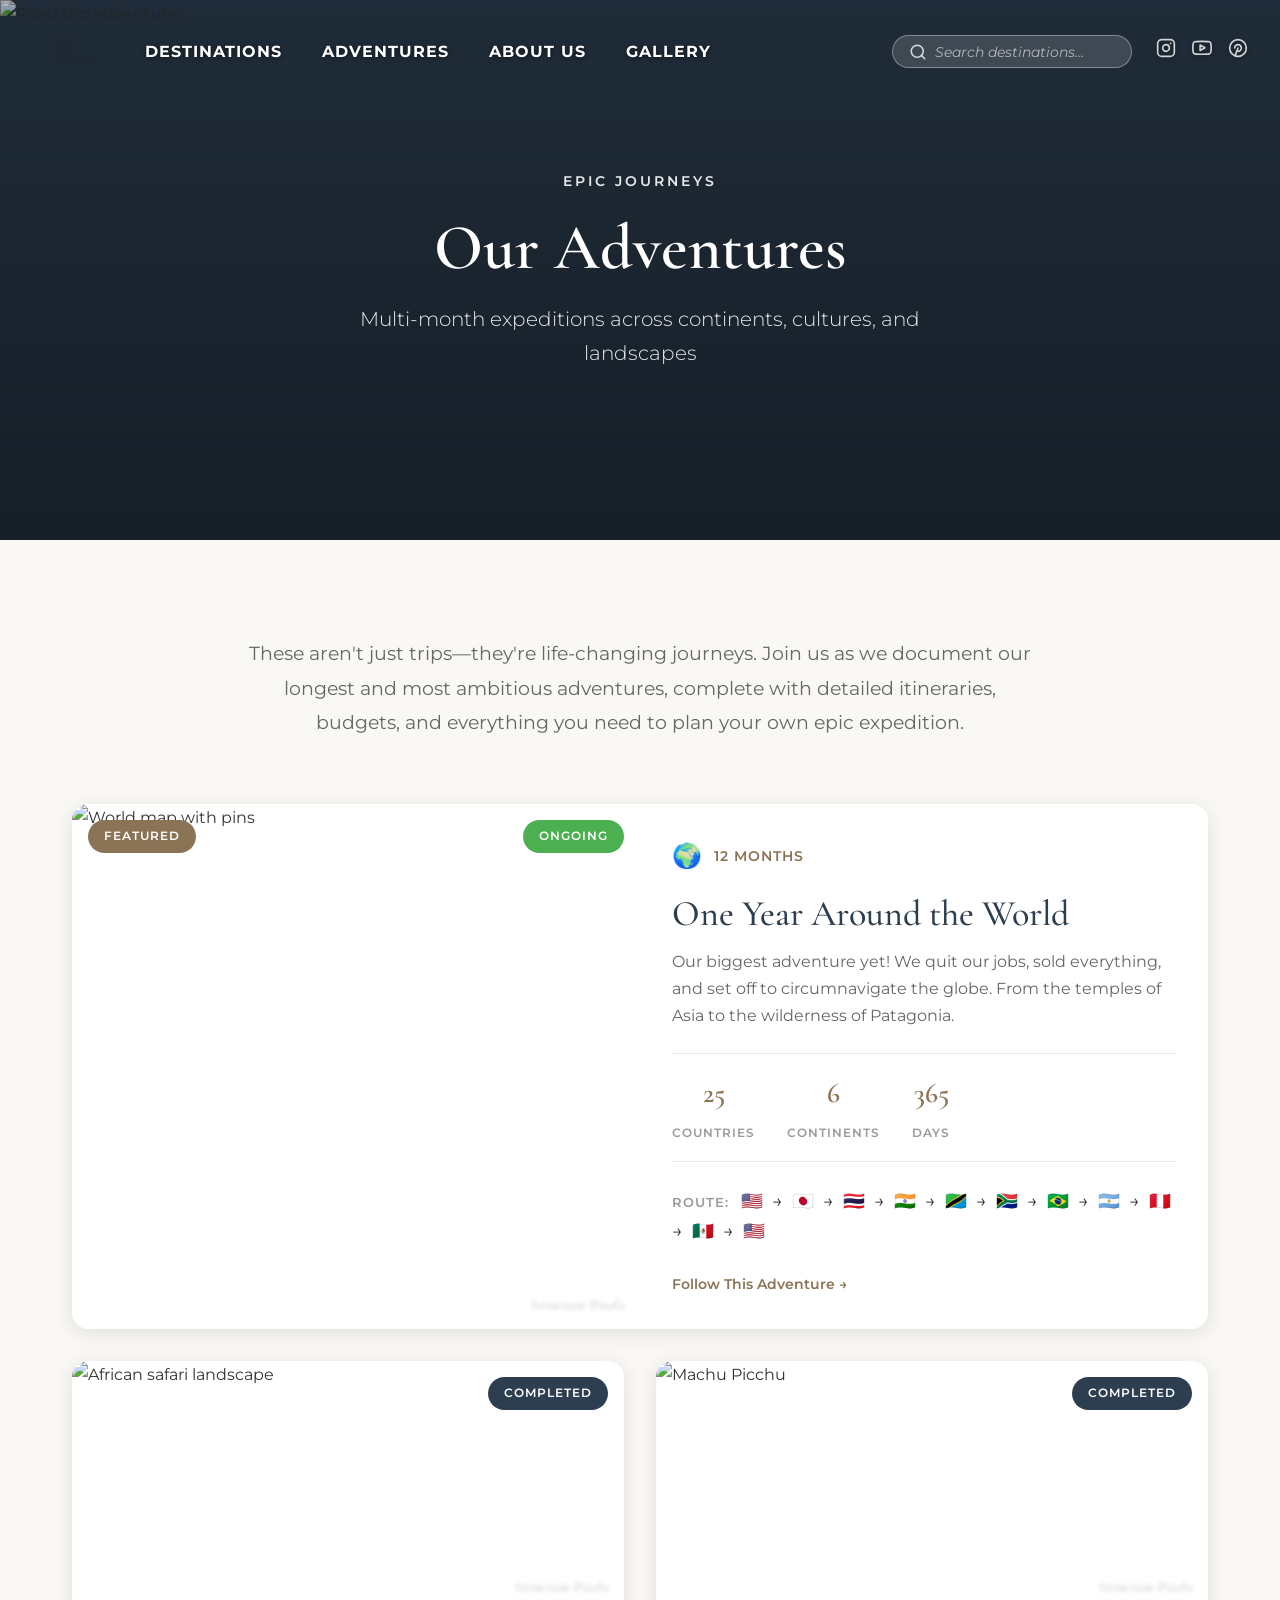
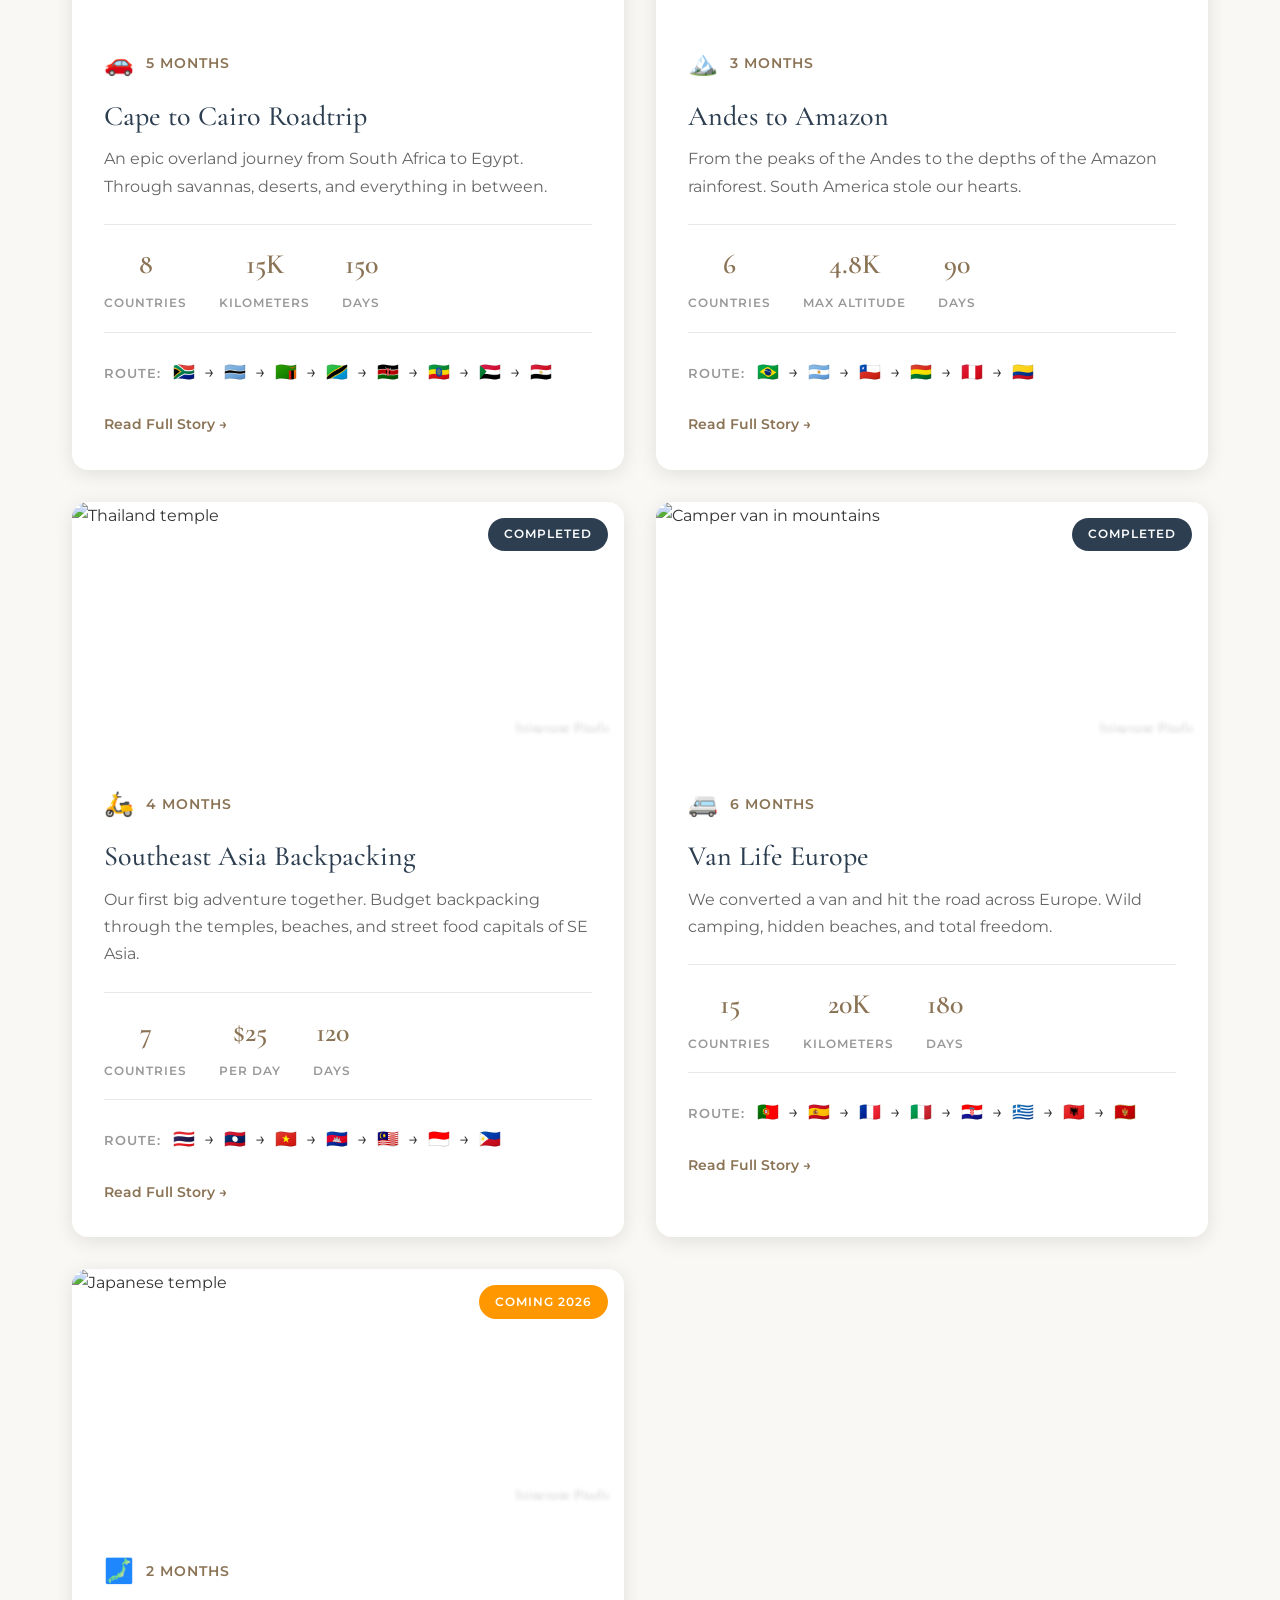
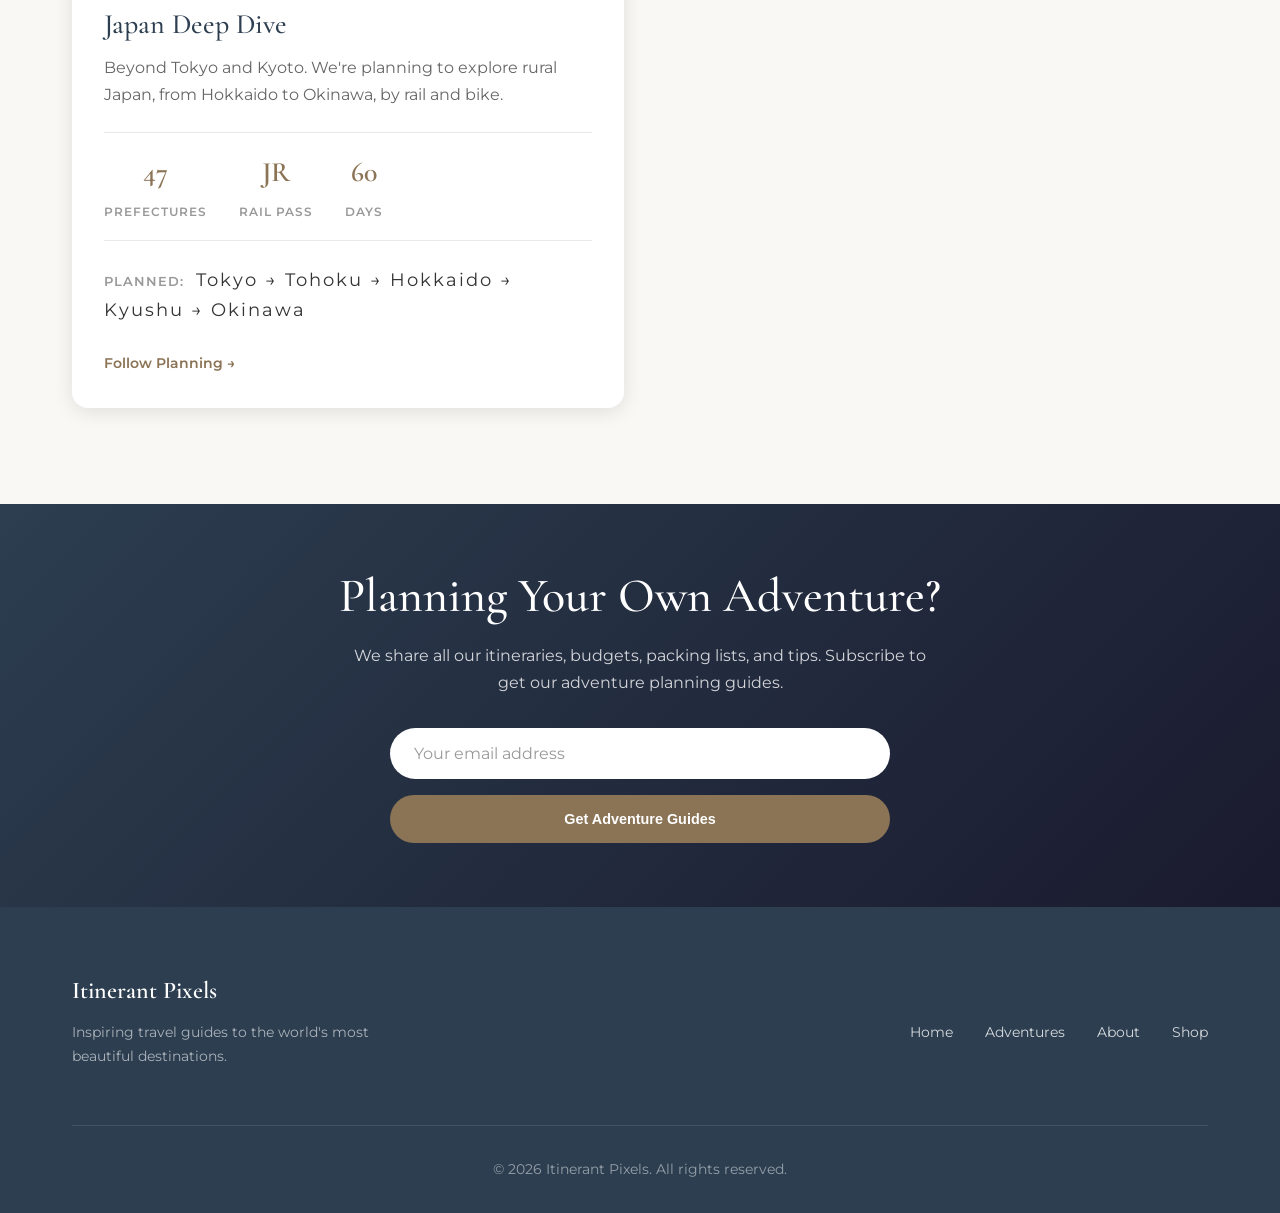
==== commit d19f0efd: "Replace flat dropdown with hierarchical continent→country hover menu across all pages" ====
--- a/adventures.html
+++ b/adventures.html
@@ -24,29 +24,20 @@
                 <ul class="nav-menu">
                     <li class="nav-item dropdown">
                         <a href="destinations.html" class="nav-link">Destinations</a>
-                        <div class="dropdown-menu">
-                            <div class="dropdown-column">
-                                <h4>Europe</h4>
-                                <a href="destination.html?d=italy">Italy</a>
-                                <a href="destination.html?d=greece">Greece</a>
-                                <a href="destination.html?d=portugal">Portugal</a>
-                                <a href="destination.html?d=spain">Spain</a>
-                                <a href="destination.html?d=france">France</a>
-                            </div>
-                            <div class="dropdown-column">
-                                <h4>Asia</h4>
-                                <a href="destination.html?d=bali">Bali</a>
-                                <a href="destination.html?d=japan">Japan</a>
-                                <a href="destination.html?d=thailand">Thailand</a>
-                                <a href="destination.html?d=vietnam">Vietnam</a>
-                                <a href="destination.html?d=srilanka">Sri Lanka</a>
-                            </div>
-                            <div class="dropdown-column">
-                                <h4>Americas</h4>
-                                <a href="destination.html?d=mexico">Mexico</a>
-                                <a href="destination.html?d=costarica">Costa Rica</a>
-                                <a href="destination.html?d=peru">Peru</a>
-                                <a href="destination.html?d=colombia">Colombia</a>
+                        <div class="dropdown-menu dropdown-hierarchical">
+                            <ul class="dropdown-continents">
+                                <li class="dropdown-continent active" data-continent="europe"><span>Europe</span><svg width="12" height="12" viewBox="0 0 24 24" fill="none" stroke="currentColor" stroke-width="2.5"><polyline points="9 18 15 12 9 6"></polyline></svg></li>
+                                <li class="dropdown-continent" data-continent="asia"><span>Asia</span><svg width="12" height="12" viewBox="0 0 24 24" fill="none" stroke="currentColor" stroke-width="2.5"><polyline points="9 18 15 12 9 6"></polyline></svg></li>
+                                <li class="dropdown-continent" data-continent="americas"><span>Americas</span><svg width="12" height="12" viewBox="0 0 24 24" fill="none" stroke="currentColor" stroke-width="2.5"><polyline points="9 18 15 12 9 6"></polyline></svg></li>
+                                <li class="dropdown-continent" data-continent="africa"><span>Africa & Middle East</span><svg width="12" height="12" viewBox="0 0 24 24" fill="none" stroke="currentColor" stroke-width="2.5"><polyline points="9 18 15 12 9 6"></polyline></svg></li>
+                                <li class="dropdown-continent" data-continent="oceania"><span>Oceania</span><svg width="12" height="12" viewBox="0 0 24 24" fill="none" stroke="currentColor" stroke-width="2.5"><polyline points="9 18 15 12 9 6"></polyline></svg></li>
+                            </ul>
+                            <div class="dropdown-countries-panel">
+                                <div class="dropdown-countries active" data-continent="europe"><a href="destination.html?d=italy">Italy</a><a href="destination.html?d=greece">Greece</a><a href="destination.html?d=portugal">Portugal</a><a href="destination.html?d=spain">Spain</a><a href="destination.html?d=france">France</a><a href="destination.html?d=croatia">Croatia</a><a href="destination.html?d=iceland">Iceland</a><a href="destination.html?d=norway">Norway</a><a href="destination.html?d=netherlands">Netherlands</a><a href="destination.html?d=austria">Austria</a><a href="destination.html?d=switzerland">Switzerland</a></div>
+                                <div class="dropdown-countries" data-continent="asia"><a href="destination.html?d=bali">Bali</a><a href="destination.html?d=japan">Japan</a><a href="destination.html?d=thailand">Thailand</a><a href="destination.html?d=vietnam">Vietnam</a><a href="destination.html?d=srilanka">Sri Lanka</a><a href="destination.html?d=india">India</a><a href="destination.html?d=maldives">Maldives</a></div>
+                                <div class="dropdown-countries" data-continent="americas"><a href="destination.html?d=mexico">Mexico</a><a href="destination.html?d=costarica">Costa Rica</a><a href="destination.html?d=peru">Peru</a><a href="destination.html?d=colombia">Colombia</a><a href="destination.html?d=brazil">Brazil</a></div>
+                                <div class="dropdown-countries" data-continent="africa"><a href="destination.html?d=morocco">Morocco</a><a href="destination.html?d=egypt">Egypt</a><a href="destination.html?d=tanzania">Tanzania</a><a href="destination.html?d=jordan">Jordan</a></div>
+                                <div class="dropdown-countries" data-continent="oceania"><a href="destination.html?d=australia">Australia</a><a href="destination.html?d=newzealand">New Zealand</a></div>
                             </div>
                         </div>
                     </li>
--- a/styles.css
+++ b/styles.css
@@ -263,21 +263,35 @@
     position: relative;
 }
 
+.dropdown {
+    position: relative;
+}
+
 .dropdown-menu {
     position: absolute;
     top: 100%;
     left: 0;
     background: var(--color-white);
-    border-radius: 8px;
-    box-shadow: var(--shadow-lg);
-    padding: 1.5rem;
+    border-radius: 10px;
+    box-shadow: 0 8px 32px rgba(0, 0, 0, 0.12), 0 2px 8px rgba(0, 0, 0, 0.06);
+    padding: 0;
+    margin-top: 0;
     display: none;
-    gap: 2rem;
-    min-width: 500px;
-    max-width: calc(100vw - 2rem);
     opacity: 0;
     visibility: hidden;
-    transition: var(--transition-normal);
+    transition: opacity 0.2s ease, visibility 0.2s ease;
+    z-index: 1001;
+    overflow: hidden;
+}
+
+/* Invisible bridge to keep hover connected */
+.dropdown-menu::before {
+    content: '';
+    position: absolute;
+    top: -1rem;
+    left: -1rem;
+    right: -1rem;
+    height: 1.5rem;
 }
 
 .dropdown:hover .dropdown-menu {
@@ -286,24 +300,78 @@
     visibility: visible;
 }
 
-.dropdown-column h4 {
+/* Hierarchical dropdown layout */
+.dropdown-hierarchical {
+    width: 380px;
+}
+
+.dropdown-continents {
+    list-style: none;
+    padding: 0.5rem 0;
+    margin: 0;
+    border-right: 1.5px solid var(--color-border);
+    min-width: 160px;
+    background: var(--color-cream);
+}
+
+.dropdown-continent {
+    display: flex;
+    align-items: center;
+    justify-content: space-between;
+    padding: 0.6rem 1rem 0.6rem 1.25rem;
     font-family: var(--font-body);
-    font-size: 0.75rem;
-    font-weight: 600;
-    text-transform: uppercase;
-    letter-spacing: 1px;
-    color: var(--color-text-muted);
-    margin-bottom: 0.75rem;
-}
-
-.dropdown-column a {
+    font-size: 0.88rem;
+    font-weight: 500;
+    color: var(--color-text);
+    cursor: pointer;
+    transition: background 0.15s ease, color 0.15s ease;
+    user-select: none;
+}
+
+.dropdown-continent svg {
+    opacity: 0.3;
+    transition: opacity 0.15s ease;
+}
+
+.dropdown-continent:hover,
+.dropdown-continent.active {
+    background: var(--color-white);
+    color: var(--color-secondary);
+}
+
+.dropdown-continent:hover svg,
+.dropdown-continent.active svg {
+    opacity: 0.7;
+    stroke: var(--color-secondary);
+}
+
+.dropdown-countries-panel {
+    flex: 1;
+    min-width: 180px;
+    padding: 0.75rem 0;
+}
+
+.dropdown-countries {
+    display: none;
+    flex-direction: column;
+    padding: 0 1.25rem;
+}
+
+.dropdown-countries.active {
+    display: flex;
+}
+
+.dropdown-countries a {
     display: block;
     padding: 0.4rem 0;
-    font-size: 0.9rem;
+    font-family: var(--font-body);
+    font-size: 0.88rem;
     color: var(--color-text);
-}
-
-.dropdown-column a:hover {
+    text-decoration: none;
+    transition: color 0.15s ease;
+}
+
+.dropdown-countries a:hover {
     color: var(--color-secondary);
 }
 
@@ -1474,6 +1542,748 @@
 }
 
 /* ========================================
+   Custom Itinerary CTA
+   ======================================== */
+.custom-itinerary-cta {
+    padding: var(--spacing-xl) 0;
+    background: var(--color-white);
+    position: relative;
+    overflow: hidden;
+}
+
+.cta-wrapper {
+    max-width: 720px;
+    margin: 0 auto;
+    text-align: center;
+    padding: var(--spacing-lg) var(--spacing-md);
+    background: linear-gradient(135deg, #faf8f5 0%, #f0ebe3 100%);
+    border-radius: 20px;
+    border: 1.5px solid var(--color-border);
+    position: relative;
+}
+
+.cta-badge {
+    display: inline-block;
+    padding: 0.35rem 1.25rem;
+    background: var(--color-secondary);
+    color: var(--color-white);
+    font-family: var(--font-body);
+    font-size: 0.7rem;
+    font-weight: 600;
+    letter-spacing: 1.5px;
+    text-transform: uppercase;
+    border-radius: 30px;
+    margin-bottom: 1.5rem;
+}
+
+.cta-wrapper h2 {
+    font-family: var(--font-heading);
+    font-size: 2.25rem;
+    font-weight: 600;
+    color: var(--color-primary);
+    line-height: 1.25;
+    margin-bottom: 1rem;
+}
+
+.cta-wrapper > p {
+    font-size: 1rem;
+    color: var(--color-text-light);
+    line-height: 1.7;
+    margin-bottom: 2rem;
+    max-width: 560px;
+    margin-left: auto;
+    margin-right: auto;
+}
+
+.cta-features {
+    display: flex;
+    justify-content: center;
+    gap: 2rem;
+    margin-bottom: 2.5rem;
+}
+
+.cta-feature {
+    display: flex;
+    align-items: center;
+    gap: 0.5rem;
+    font-family: var(--font-body);
+    font-size: 0.85rem;
+    font-weight: 500;
+    color: var(--color-text);
+}
+
+.cta-feature-icon {
+    display: flex;
+    align-items: center;
+    justify-content: center;
+    width: 36px;
+    height: 36px;
+    background: var(--color-white);
+    border-radius: 50%;
+    color: var(--color-secondary);
+    box-shadow: 0 2px 8px rgba(0, 0, 0, 0.06);
+}
+
+.cta-form {
+    width: 100%;
+    max-width: 560px;
+    margin: 0 auto;
+    display: flex;
+    flex-direction: column;
+    gap: 0.75rem;
+}
+
+.cta-form-row {
+    display: flex;
+    gap: 0.75rem;
+}
+
+.cta-form input,
+.cta-form textarea,
+.cta-form select {
+    width: 100%;
+    padding: 0.85rem 1.15rem;
+    border: 1.5px solid var(--color-border);
+    border-radius: 10px;
+    font-family: var(--font-body);
+    font-size: 0.88rem;
+    color: var(--color-text);
+    background: var(--color-white);
+    transition: border-color 0.2s ease, box-shadow 0.2s ease;
+    outline: none;
+}
+
+.cta-form select {
+    appearance: none;
+    background-image: url("data:image/svg+xml,%3Csvg xmlns='http://www.w3.org/2000/svg' width='12' height='12' viewBox='0 0 24 24' fill='none' stroke='%23999' stroke-width='2.5' stroke-linecap='round' stroke-linejoin='round'%3E%3Cpolyline points='6 9 12 15 18 9'/%3E%3C/svg%3E");
+    background-repeat: no-repeat;
+    background-position: right 1rem center;
+    padding-right: 2.5rem;
+    cursor: pointer;
+}
+
+.cta-form select:invalid {
+    color: var(--color-text-muted);
+}
+
+/* Destination Picker */
+.dest-picker {
+    width: 100%;
+    background: var(--color-white);
+    border: 1.5px solid var(--color-border);
+    border-radius: 12px;
+    overflow: hidden;
+}
+
+.dest-picker-heading {
+    padding: 0.75rem 1rem 0;
+    font-family: var(--font-body);
+    font-size: 0.8rem;
+    font-weight: 600;
+    text-transform: uppercase;
+    letter-spacing: 0.5px;
+    color: var(--color-text-muted);
+    text-align: center;
+}
+
+.dest-path-choice {
+    display: flex;
+    gap: 0.75rem;
+    padding: 1rem;
+}
+
+.dest-path-btn {
+    flex: 1;
+    display: flex;
+    flex-direction: column;
+    align-items: center;
+    gap: 0.6rem;
+    padding: 1.5rem 1rem;
+    background: var(--color-white);
+    border: 1.5px solid var(--color-border);
+    border-radius: 12px;
+    cursor: pointer;
+    transition: all 0.25s ease;
+    text-align: center;
+}
+
+.dest-path-btn:hover {
+    border-color: var(--color-secondary);
+    background: rgba(139, 115, 85, 0.04);
+    transform: translateY(-2px);
+    box-shadow: 0 4px 12px rgba(0, 0, 0, 0.06);
+}
+
+.dest-path-icon {
+    display: flex;
+    align-items: center;
+    justify-content: center;
+    width: 48px;
+    height: 48px;
+    border-radius: 50%;
+    background: rgba(139, 115, 85, 0.08);
+    color: var(--color-secondary);
+}
+
+.dest-path-btn:hover .dest-path-icon {
+    background: rgba(139, 115, 85, 0.15);
+}
+
+.dest-path-text {
+    font-family: var(--font-body);
+    font-size: 0.88rem;
+    font-weight: 600;
+    color: var(--color-text);
+}
+
+.dest-panel {
+    padding: 0;
+}
+
+.dest-back-btn {
+    display: inline-block;
+    margin: 0.75rem 0 0 0.75rem;
+    padding: 0.3rem 0.75rem;
+    background: none;
+    border: 1px solid var(--color-border);
+    border-radius: 20px;
+    font-family: var(--font-body);
+    font-size: 0.78rem;
+    font-weight: 500;
+    color: var(--color-text-muted);
+    cursor: pointer;
+    transition: all 0.2s ease;
+}
+
+.dest-back-btn:hover {
+    border-color: var(--color-text);
+    color: var(--color-text);
+}
+
+.dest-style-prompt {
+    text-align: center;
+    font-family: var(--font-body);
+    font-size: 0.88rem;
+    color: var(--color-text-light);
+    margin: 0.5rem 0.75rem 0;
+}
+
+.dest-visual-grid {
+    display: grid;
+    grid-template-columns: repeat(3, 1fr);
+    gap: 0.6rem;
+    padding: 0.75rem;
+}
+
+.dest-visual-card {
+    position: relative;
+    border: 2px solid transparent;
+    border-radius: 10px;
+    overflow: hidden;
+    cursor: pointer;
+    padding: 0;
+    background: none;
+    aspect-ratio: 4/3;
+    transition: all 0.25s ease;
+}
+
+.dest-visual-card img {
+    width: 100%;
+    height: 100%;
+    object-fit: cover;
+    display: block;
+    transition: transform 0.3s ease;
+}
+
+.dest-visual-card:hover img {
+    transform: scale(1.05);
+}
+
+.dest-visual-label {
+    position: absolute;
+    bottom: 0;
+    left: 0;
+    right: 0;
+    padding: 0.5rem;
+    background: linear-gradient(transparent, rgba(0,0,0,0.65));
+    color: #fff;
+    font-family: var(--font-body);
+    font-size: 0.78rem;
+    font-weight: 600;
+    text-align: center;
+}
+
+.dest-visual-card.selected {
+    border-color: var(--color-secondary);
+    box-shadow: 0 0 0 3px rgba(139, 115, 85, 0.2);
+}
+
+.dest-surprise-card {
+    background: var(--color-primary);
+    display: flex;
+    align-items: center;
+    justify-content: center;
+}
+
+.dest-surprise-inner {
+    font-family: var(--font-heading);
+    font-size: 3.5rem;
+    font-weight: 600;
+    color: rgba(255, 255, 255, 0.25);
+    text-align: center;
+    line-height: 1;
+    user-select: none;
+}
+
+.dest-surprise-card:hover {
+    border-color: var(--color-secondary);
+}
+
+.dest-surprise-card:hover .dest-surprise-inner {
+    color: rgba(255, 255, 255, 0.5);
+}
+
+.dest-surprise-card.selected {
+    background: var(--color-secondary);
+    border-color: var(--color-secondary);
+}
+
+.dest-surprise-card.selected .dest-surprise-inner {
+    color: rgba(255, 255, 255, 0.4);
+}
+
+.dest-selected-label {
+    display: flex;
+    align-items: center;
+    justify-content: center;
+    gap: 0.5rem;
+    padding: 0.65rem 1rem;
+    background: rgba(139, 115, 85, 0.08);
+    border-top: 1.5px solid var(--color-border);
+    font-family: var(--font-body);
+    font-size: 0.85rem;
+    color: var(--color-secondary);
+}
+
+.dest-clear-btn {
+    background: none;
+    border: none;
+    font-size: 1.1rem;
+    color: var(--color-text-muted);
+    cursor: pointer;
+    padding: 0 0.25rem;
+    line-height: 1;
+}
+
+.dest-clear-btn:hover {
+    color: var(--color-text);
+}
+
+.dest-other-input {
+    display: flex;
+    gap: 0.5rem;
+    padding: 0.75rem;
+    border-top: 1.5px solid var(--color-border);
+}
+
+.dest-other-input input {
+    flex: 1;
+    padding: 0.65rem 1rem;
+    border: 1.5px solid var(--color-border);
+    border-radius: 8px;
+    font-family: var(--font-body);
+    font-size: 0.85rem;
+    color: var(--color-text);
+    outline: none;
+}
+
+.dest-other-input input:focus {
+    border-color: var(--color-secondary);
+}
+
+.dest-other-confirm {
+    padding: 0.65rem 1.25rem;
+    background: var(--color-secondary);
+    color: var(--color-white);
+    border: none;
+    border-radius: 8px;
+    font-family: var(--font-body);
+    font-size: 0.82rem;
+    font-weight: 600;
+    cursor: pointer;
+    transition: background 0.2s ease;
+}
+
+.dest-other-confirm:hover {
+    background: var(--color-primary);
+}
+
+@media (max-width: 480px) {
+    .dest-visual-grid {
+        grid-template-columns: repeat(2, 1fr);
+    }
+    .dest-path-choice {
+        flex-direction: column;
+    }
+}
+
+.cta-form input::placeholder,
+.cta-form textarea::placeholder {
+    color: var(--color-text-muted);
+}
+
+.cta-form input:focus,
+.cta-form textarea:focus,
+.cta-form select:focus {
+    border-color: var(--color-secondary);
+    box-shadow: 0 0 0 3px rgba(139, 115, 85, 0.12);
+}
+
+.cta-dates-row {
+    gap: 0.75rem;
+}
+
+.cta-date-field {
+    flex: 1;
+    display: flex;
+    flex-direction: column;
+    gap: 0.3rem;
+}
+
+.cta-date-field label {
+    font-family: var(--font-body);
+    font-size: 0.75rem;
+    font-weight: 600;
+    text-transform: uppercase;
+    letter-spacing: 0.5px;
+    color: var(--color-text-muted);
+    padding-left: 0.25rem;
+}
+
+.cta-date-field input[type="month"] {
+    cursor: pointer;
+}
+
+.cta-date-field input[type="month"]::-webkit-calendar-picker-indicator {
+    opacity: 0.5;
+    cursor: pointer;
+}
+
+/* Custom Month Picker (Google Flights style) */
+.cta-month-field {
+    position: relative;
+}
+
+.cta-month-trigger {
+    display: flex;
+    align-items: center;
+    gap: 0.6rem;
+    width: 100%;
+    padding: 0.85rem 1.15rem;
+    border: 1.5px solid var(--color-border);
+    border-radius: 10px;
+    font-family: var(--font-body);
+    font-size: 0.88rem;
+    color: var(--color-text);
+    background: var(--color-white);
+    cursor: pointer;
+    transition: border-color 0.2s ease, box-shadow 0.2s ease;
+    outline: none;
+    user-select: none;
+}
+
+.cta-month-trigger:hover {
+    border-color: var(--color-text-muted);
+}
+
+.cta-month-trigger:focus,
+.cta-month-trigger.active {
+    border-color: var(--color-secondary);
+    box-shadow: 0 0 0 3px rgba(139, 115, 85, 0.12);
+}
+
+.cta-month-icon {
+    color: var(--color-text-muted);
+    flex-shrink: 0;
+}
+
+.cta-month-text {
+    flex: 1;
+    overflow: hidden;
+    text-overflow: ellipsis;
+    white-space: nowrap;
+}
+
+.cta-month-text.placeholder {
+    color: var(--color-text-muted);
+}
+
+.cta-month-dropdown {
+    display: none;
+    position: absolute;
+    top: calc(100% + 6px);
+    left: 0;
+    z-index: 100;
+    width: 260px;
+    background: var(--color-white);
+    border: 1.5px solid var(--color-border);
+    border-radius: 12px;
+    box-shadow: 0 8px 32px rgba(0, 0, 0, 0.12), 0 2px 8px rgba(0, 0, 0, 0.06);
+    padding: 0.75rem;
+    animation: monthDropIn 0.18s ease;
+}
+
+.cta-month-dropdown.open {
+    display: block;
+}
+
+@keyframes monthDropIn {
+    from { opacity: 0; transform: translateY(-4px); }
+    to { opacity: 1; transform: translateY(0); }
+}
+
+.cta-month-nav {
+    display: flex;
+    align-items: center;
+    justify-content: space-between;
+    padding: 0.25rem 0.2rem 0.6rem;
+}
+
+.cta-month-year {
+    font-family: var(--font-heading);
+    font-size: 1.05rem;
+    font-weight: 600;
+    color: var(--color-text);
+}
+
+.cta-month-nav-btn {
+    display: flex;
+    align-items: center;
+    justify-content: center;
+    width: 32px;
+    height: 32px;
+    border: none;
+    background: transparent;
+    border-radius: 50%;
+    color: var(--color-text-muted);
+    cursor: pointer;
+    transition: background 0.15s ease, color 0.15s ease;
+}
+
+.cta-month-nav-btn:hover {
+    background: var(--color-cream);
+    color: var(--color-text);
+}
+
+.cta-month-grid {
+    display: grid;
+    grid-template-columns: repeat(3, 1fr);
+    gap: 6px;
+}
+
+.cta-month-grid button {
+    padding: 0.55rem 0.25rem;
+    border: 1.5px solid transparent;
+    border-radius: 8px;
+    background: transparent;
+    font-family: var(--font-body);
+    font-size: 0.8rem;
+    font-weight: 500;
+    color: var(--color-text);
+    cursor: pointer;
+    transition: all 0.15s ease;
+}
+
+.cta-month-grid button:hover {
+    background: var(--color-cream);
+    border-color: var(--color-border);
+}
+
+.cta-month-grid button.selected {
+    background: var(--color-secondary);
+    color: var(--color-white);
+    border-color: var(--color-secondary);
+    font-weight: 600;
+}
+
+.cta-month-grid button.past {
+    color: var(--color-text-muted);
+    opacity: 0.4;
+    cursor: default;
+}
+
+.cta-month-grid button.past:hover {
+    background: transparent;
+    border-color: transparent;
+}
+
+.cta-month-flexible {
+    display: block;
+    width: 100%;
+    margin-top: 0.5rem;
+    padding: 0.55rem;
+    border: 1.5px dashed var(--color-border);
+    border-radius: 8px;
+    background: transparent;
+    font-family: var(--font-body);
+    font-size: 0.8rem;
+    font-weight: 500;
+    color: var(--color-text-muted);
+    cursor: pointer;
+    transition: all 0.15s ease;
+}
+
+.cta-month-flexible:hover {
+    border-color: var(--color-secondary);
+    color: var(--color-secondary);
+    background: rgba(139, 115, 85, 0.04);
+}
+
+.cta-month-flexible.selected {
+    border-color: var(--color-secondary);
+    background: var(--color-secondary);
+    color: var(--color-white);
+    border-style: solid;
+    font-weight: 600;
+}
+
+.cta-date-field select {
+    cursor: pointer;
+    appearance: none;
+    -webkit-appearance: none;
+    background-image: url("data:image/svg+xml,%3Csvg xmlns='http://www.w3.org/2000/svg' width='12' height='12' viewBox='0 0 24 24' fill='none' stroke='%238b7355' stroke-width='2' stroke-linecap='round' stroke-linejoin='round'%3E%3Cpolyline points='6 9 12 15 18 9'%3E%3C/polyline%3E%3C/svg%3E");
+    background-repeat: no-repeat;
+    background-position: right 0.75rem center;
+    padding-right: 2rem;
+}
+
+.cta-form textarea {
+    resize: vertical;
+    min-height: 80px;
+}
+
+.cta-button {
+    display: inline-flex;
+    align-items: center;
+    justify-content: center;
+    gap: 0.6rem;
+    padding: 1rem 2.25rem;
+    background: var(--color-primary);
+    color: var(--color-white);
+    font-family: var(--font-body);
+    font-size: 0.9rem;
+    font-weight: 600;
+    letter-spacing: 0.5px;
+    border-radius: 50px;
+    border: none;
+    cursor: pointer;
+    text-decoration: none;
+    transition: all 0.3s ease;
+    box-shadow: 0 4px 16px rgba(44, 62, 80, 0.25);
+    align-self: center;
+    margin-top: 0.5rem;
+}
+
+.cta-button:hover {
+    background: var(--color-secondary);
+    transform: translateY(-2px);
+    box-shadow: 0 6px 24px rgba(139, 115, 85, 0.35);
+}
+
+.cta-button svg {
+    flex-shrink: 0;
+}
+
+.cta-form-success {
+    text-align: center;
+    color: #27ae60;
+    font-weight: 600;
+    font-size: 0.95rem;
+    margin-top: 0.75rem;
+}
+
+@media (max-width: 768px) {
+    .cta-wrapper h2 {
+        font-size: 1.75rem;
+    }
+
+    .cta-features {
+        flex-direction: column;
+        align-items: center;
+        gap: 1rem;
+    }
+
+    .cta-form-row {
+        flex-direction: column;
+    }
+}
+
+/* Where to Go — inline CTA banner */
+.where-to-go-cta {
+    display: flex;
+    align-items: center;
+    justify-content: center;
+    flex-wrap: wrap;
+    gap: 0.5rem 1.25rem;
+    margin-top: var(--spacing-md);
+    padding: 1.1rem 1.75rem;
+    background: linear-gradient(135deg, #faf8f5 0%, #f0ebe3 100%);
+    border: 1.5px solid var(--color-border);
+    border-radius: 14px;
+}
+
+.where-to-go-cta-text {
+    display: flex;
+    align-items: center;
+    gap: 0.45rem;
+    font-family: var(--font-body);
+    font-size: 0.92rem;
+    font-weight: 500;
+    color: var(--color-text);
+}
+
+.where-to-go-cta-text svg {
+    color: var(--color-secondary);
+    flex-shrink: 0;
+}
+
+.where-to-go-cta-link {
+    font-family: var(--font-body);
+    font-size: 0.92rem;
+    font-weight: 600;
+    color: var(--color-secondary);
+    text-decoration: none;
+    transition: color 0.2s ease;
+}
+
+.where-to-go-cta-link:hover {
+    color: var(--color-primary);
+    text-decoration: underline;
+}
+
+@media (max-width: 480px) {
+    .where-to-go-cta {
+        flex-direction: column;
+        text-align: center;
+    }
+}
+
+@media (max-width: 480px) {
+    .cta-wrapper {
+        padding: var(--spacing-md) var(--spacing-sm);
+    }
+
+    .cta-wrapper h2 {
+        font-size: 1.5rem;
+    }
+
+    .cta-button {
+        padding: 0.875rem 1.75rem;
+        font-size: 0.85rem;
+    }
+}
+
+/* ========================================
    Newsletter Section
    ======================================== */
 .newsletter {
@@ -1671,6 +2481,21 @@
     font-size: 0.875rem;
     color: var(--color-text-muted);
     margin: 0;
+}
+
+.footer-email {
+    margin-top: 0.4rem !important;
+    font-size: 0.82rem !important;
+}
+
+.footer-email a {
+    color: var(--color-secondary);
+    text-decoration: none;
+    transition: color 0.2s ease;
+}
+
+.footer-email a:hover {
+    color: var(--color-accent);
 }
 
 /* ========================================
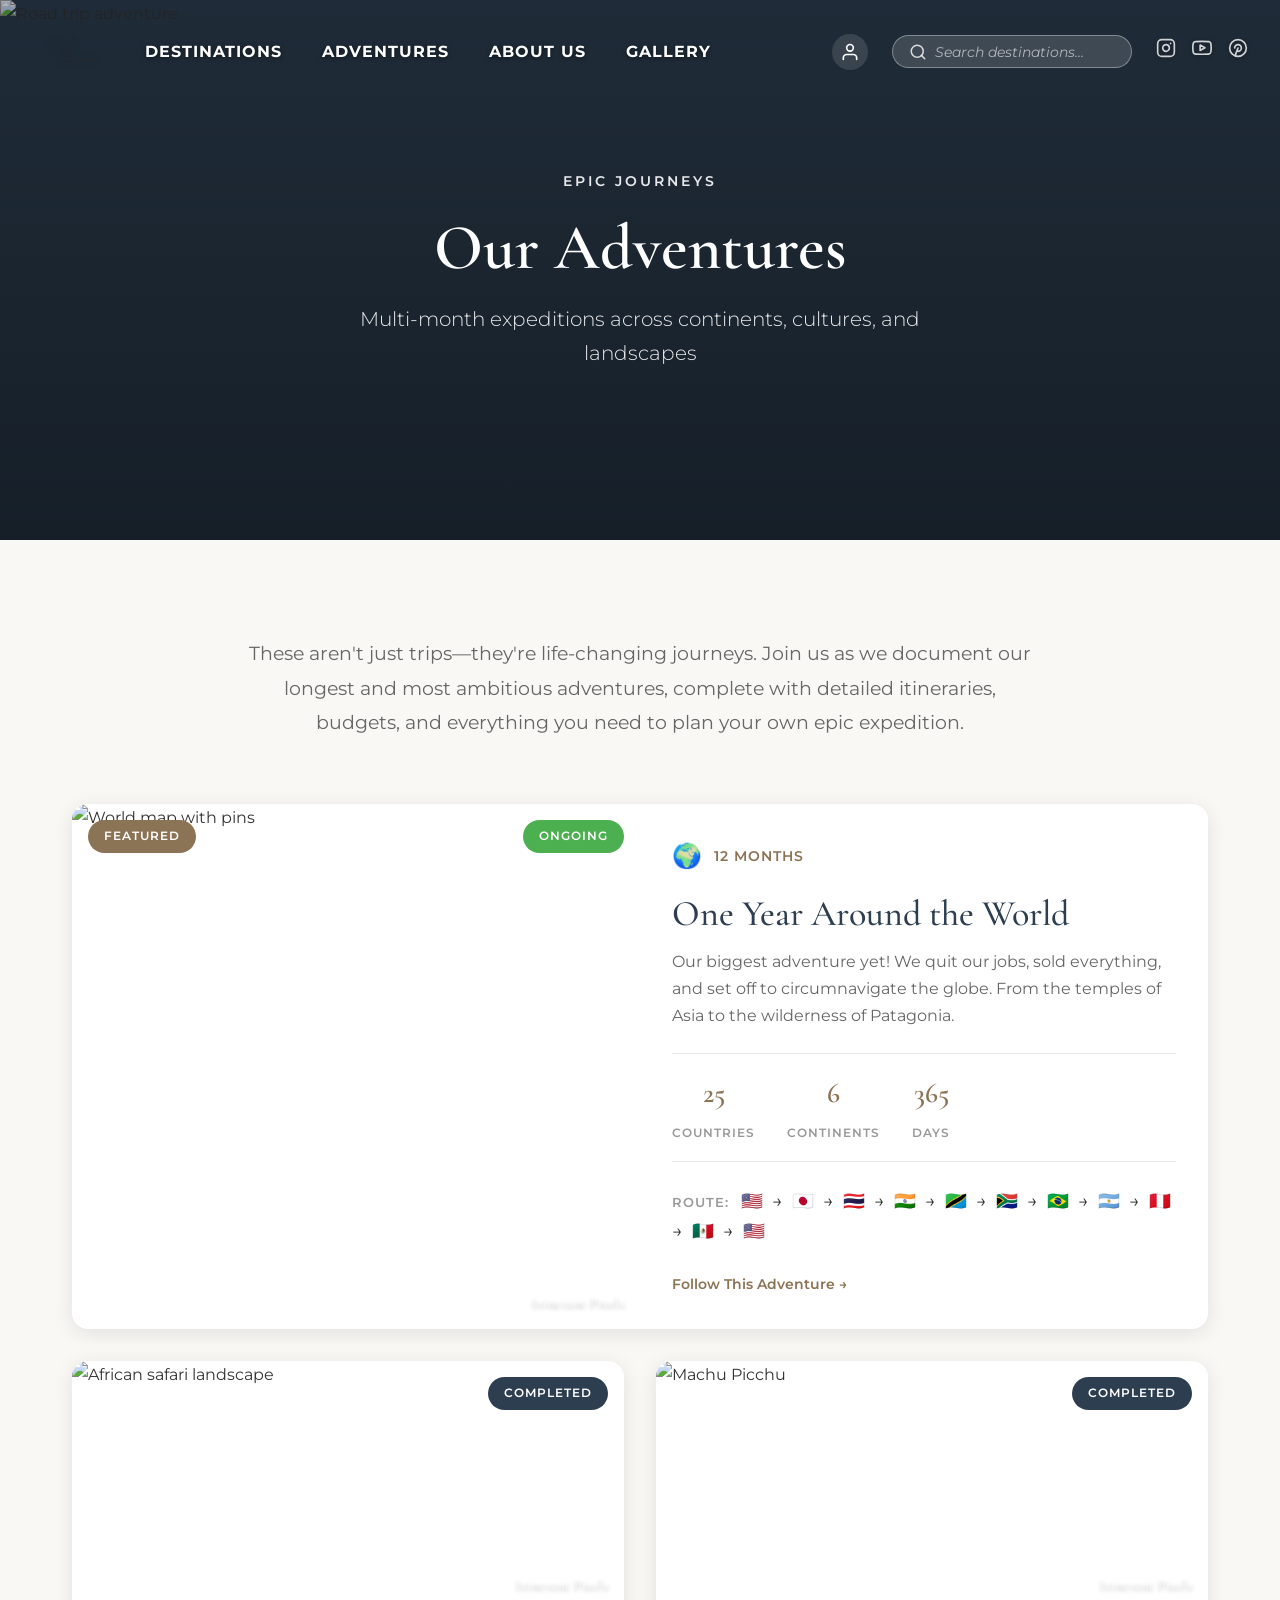
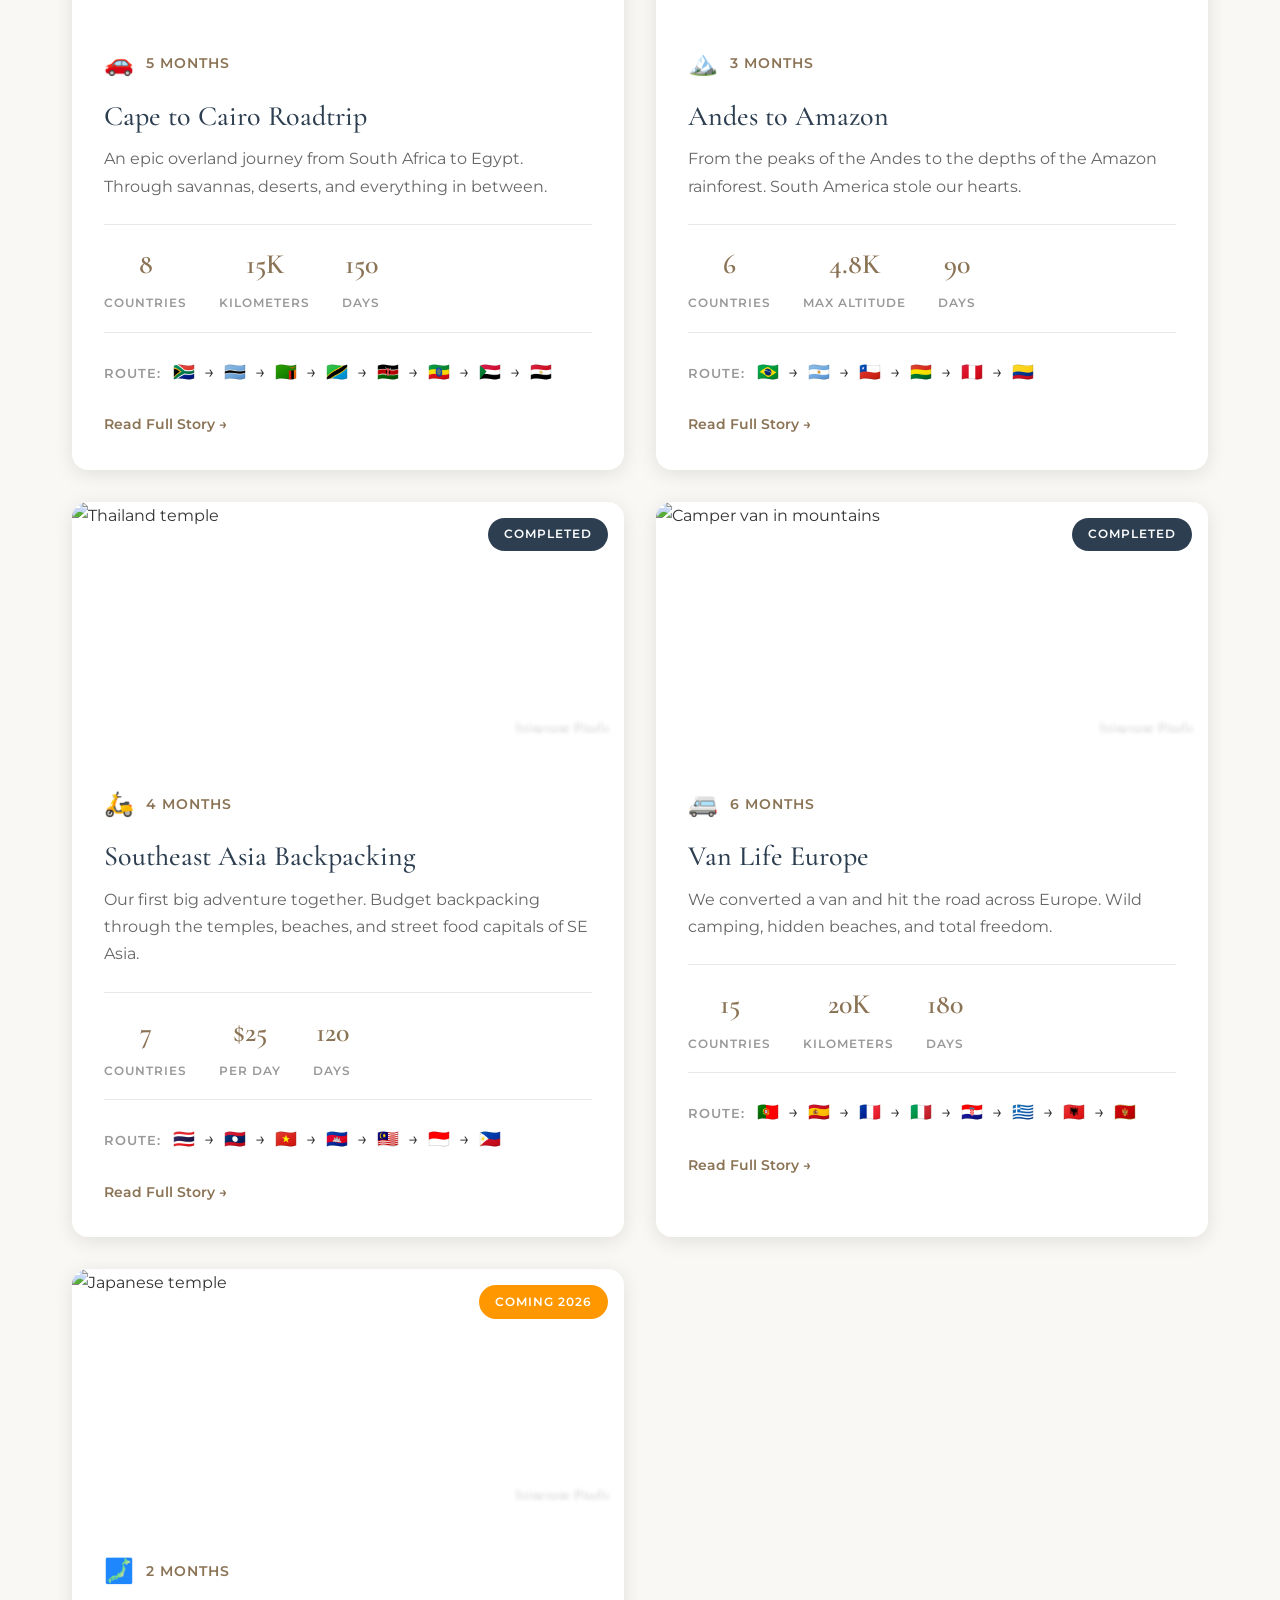
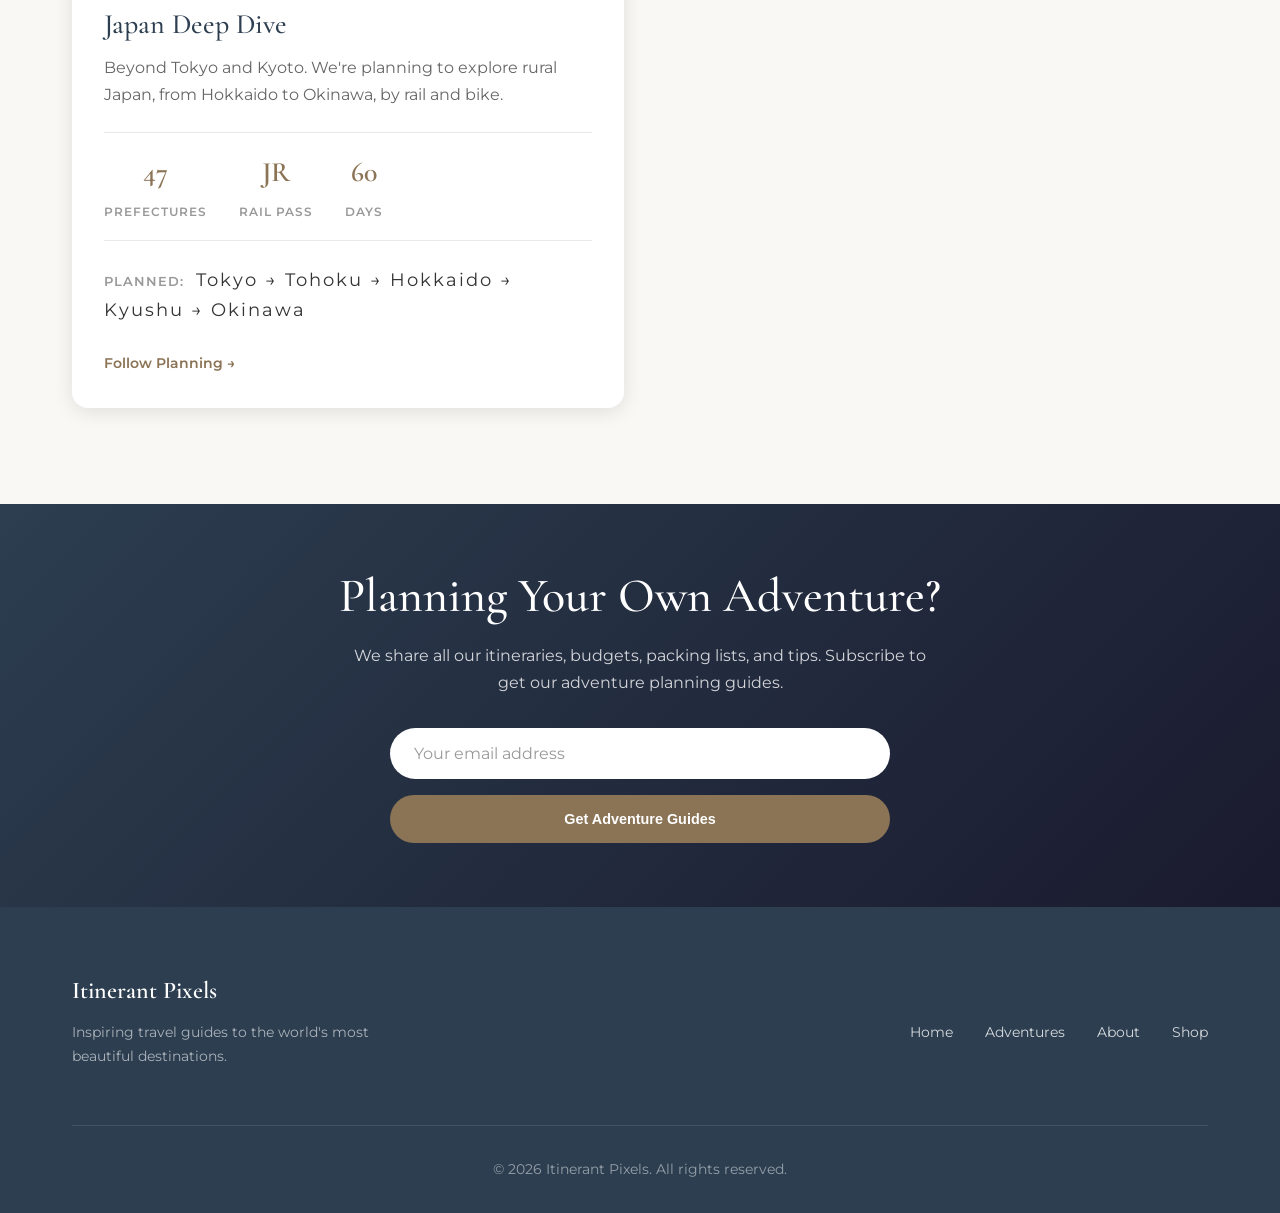
==== commit 0bc88670: "Add social feed, user auth, My Trips/Albums dashboard, and Instagram-style profile - Full auth syste" ====
--- a/adventures.html
+++ b/adventures.html
@@ -47,6 +47,9 @@
                 </ul>
             </div>
             <div class="nav-right-group">
+                <a href="my-trips.html" class="nav-account-link" title="My Trips">
+                    <svg xmlns="http://www.w3.org/2000/svg" width="20" height="20" viewBox="0 0 24 24" fill="none" stroke="currentColor" stroke-width="2" stroke-linecap="round" stroke-linejoin="round"><path d="M20 21v-2a4 4 0 0 0-4-4H8a4 4 0 0 0-4 4v2"/><circle cx="12" cy="7" r="4"/></svg>
+                </a>
                 <div class="nav-search-inline">
                     <svg xmlns="http://www.w3.org/2000/svg" width="18" height="18" viewBox="0 0 24 24" fill="none" stroke="currentColor" stroke-width="2" stroke-linecap="round" stroke-linejoin="round"><circle cx="11" cy="11" r="8"></circle><line x1="21" y1="21" x2="16.65" y2="16.65"></line></svg>
                     <input type="text" class="nav-search-input" id="navSearchInput" placeholder="Search destinations...">
--- a/styles.css
+++ b/styles.css
@@ -209,6 +209,22 @@
     margin-left: auto;
 }
 
+.nav-account-link {
+    display: flex;
+    align-items: center;
+    justify-content: center;
+    width: 36px;
+    height: 36px;
+    border-radius: 50%;
+    background: rgba(255,255,255,0.12);
+    color: #fff;
+    transition: background 0.2s;
+}
+.nav-account-link:hover {
+    background: rgba(255,255,255,0.25);
+}
+.nav-account-link svg { stroke: #fff; }
+
 .nav-menu {
     display: flex;
     align-items: center;
